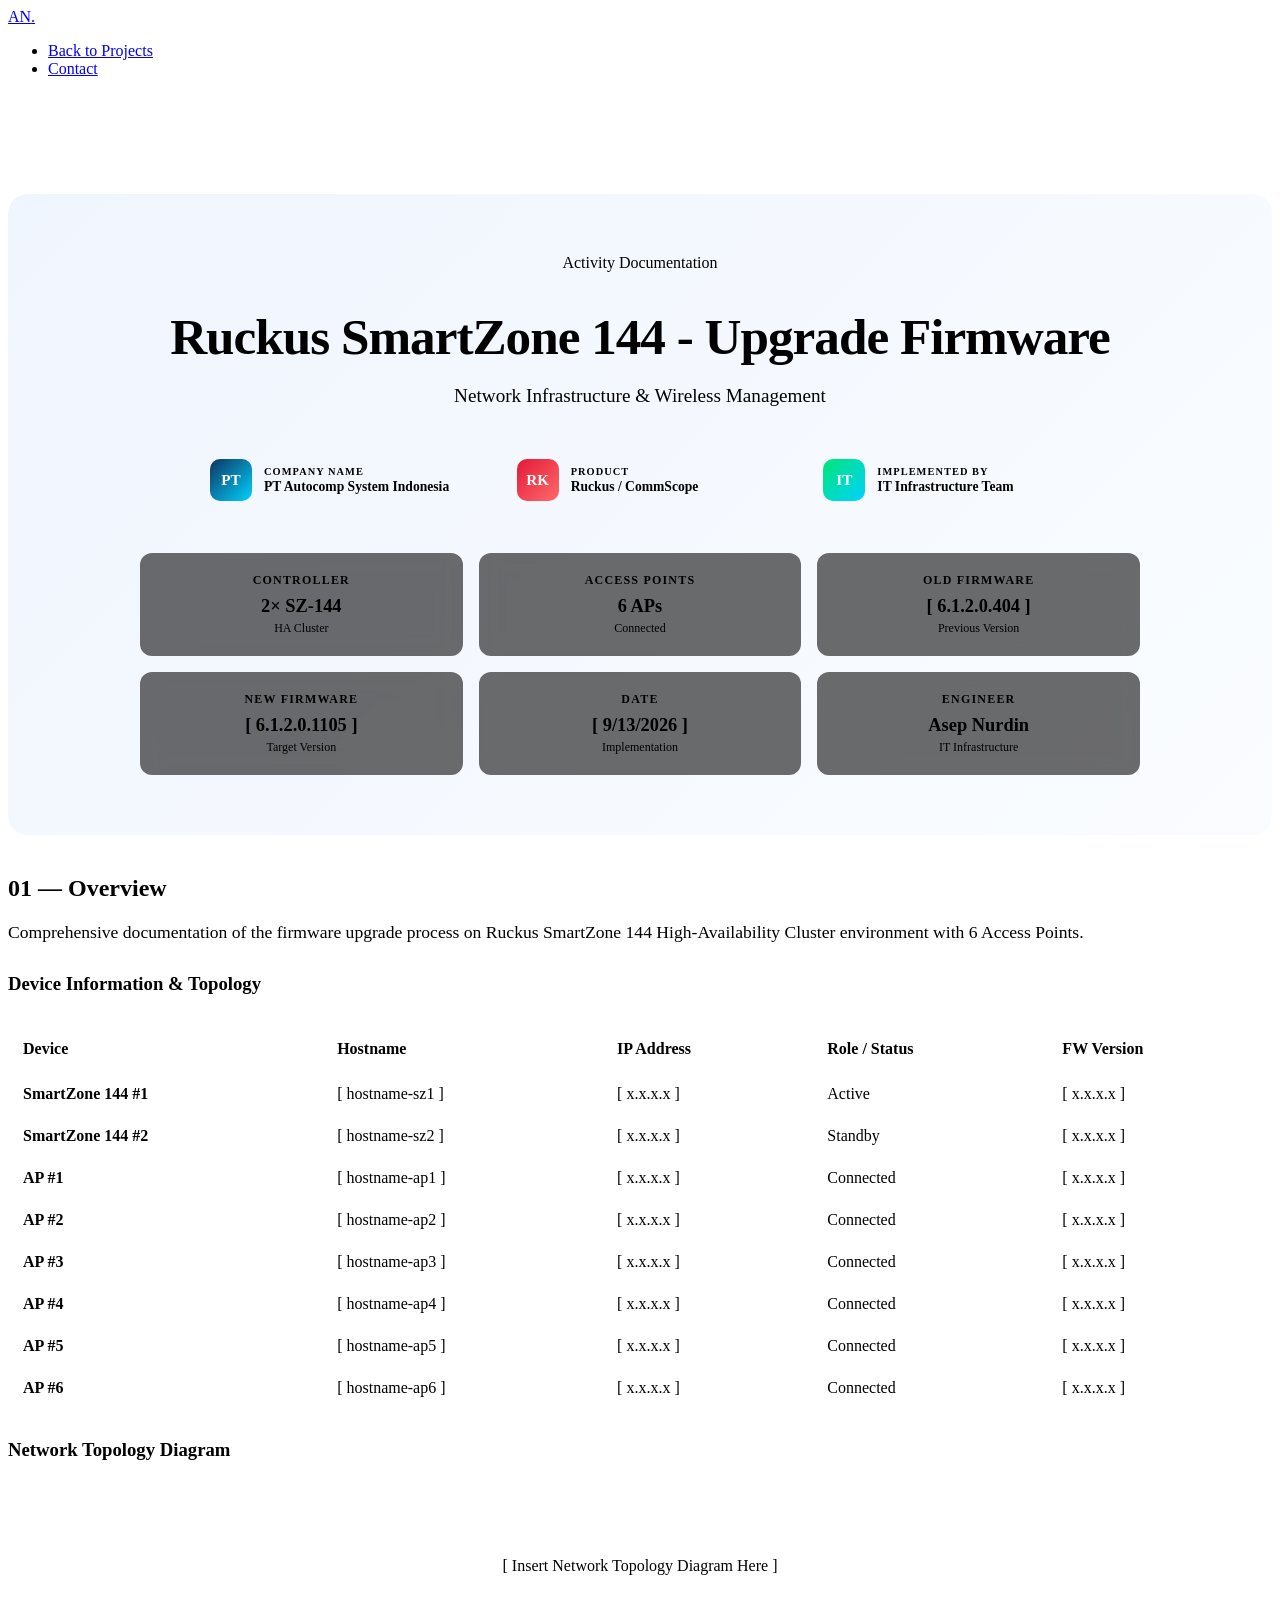
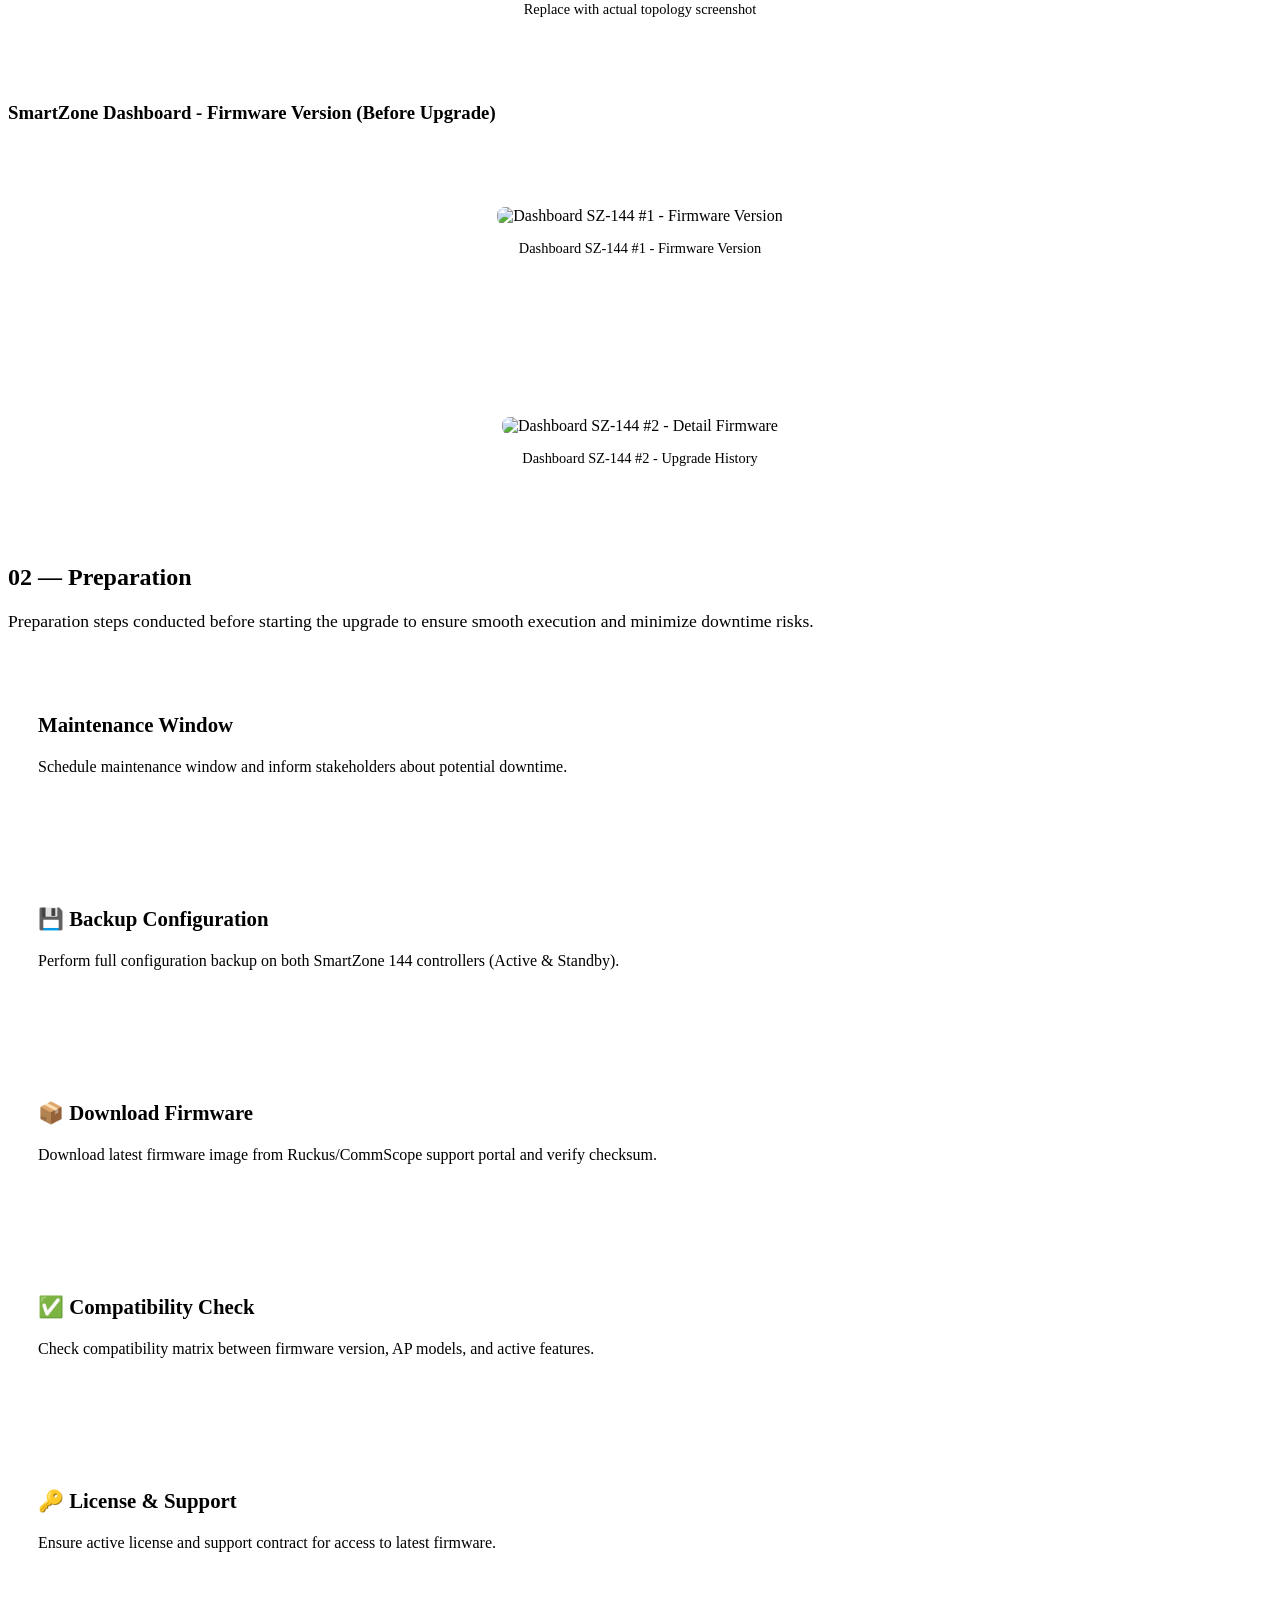
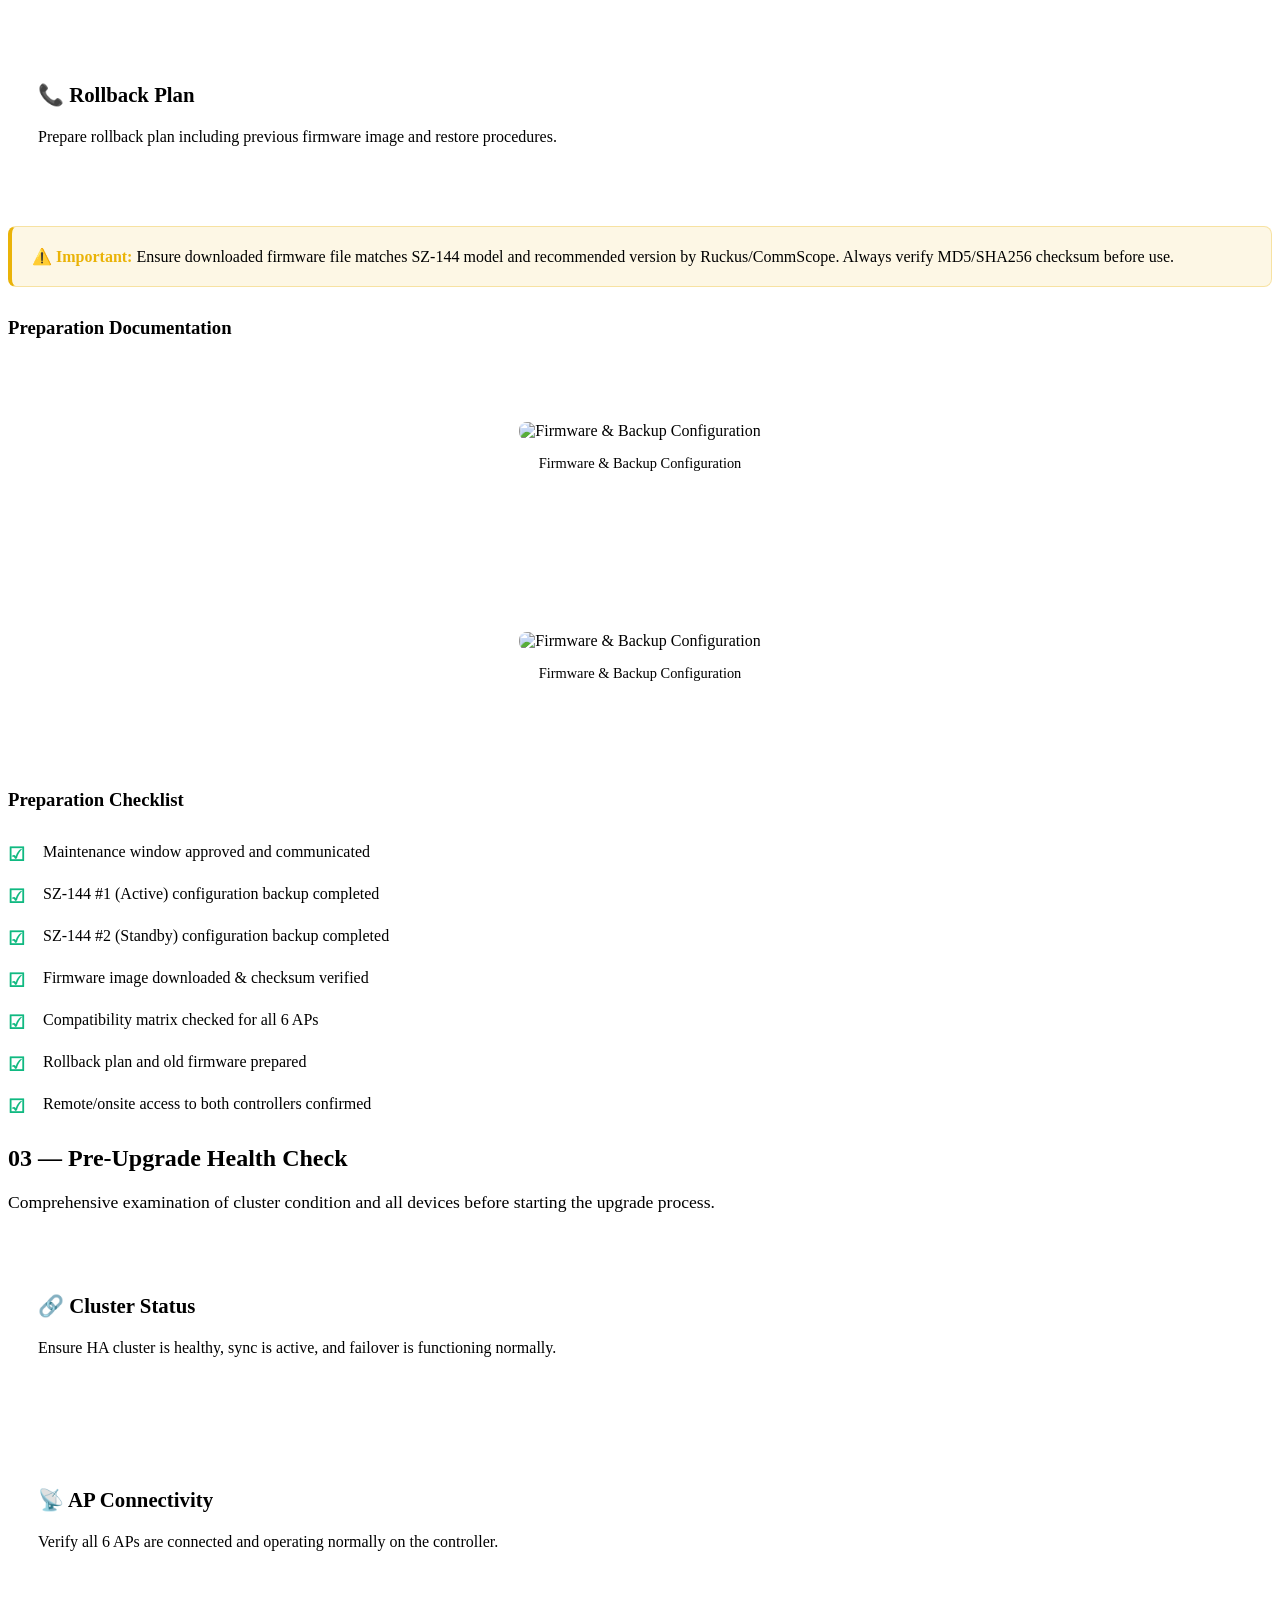
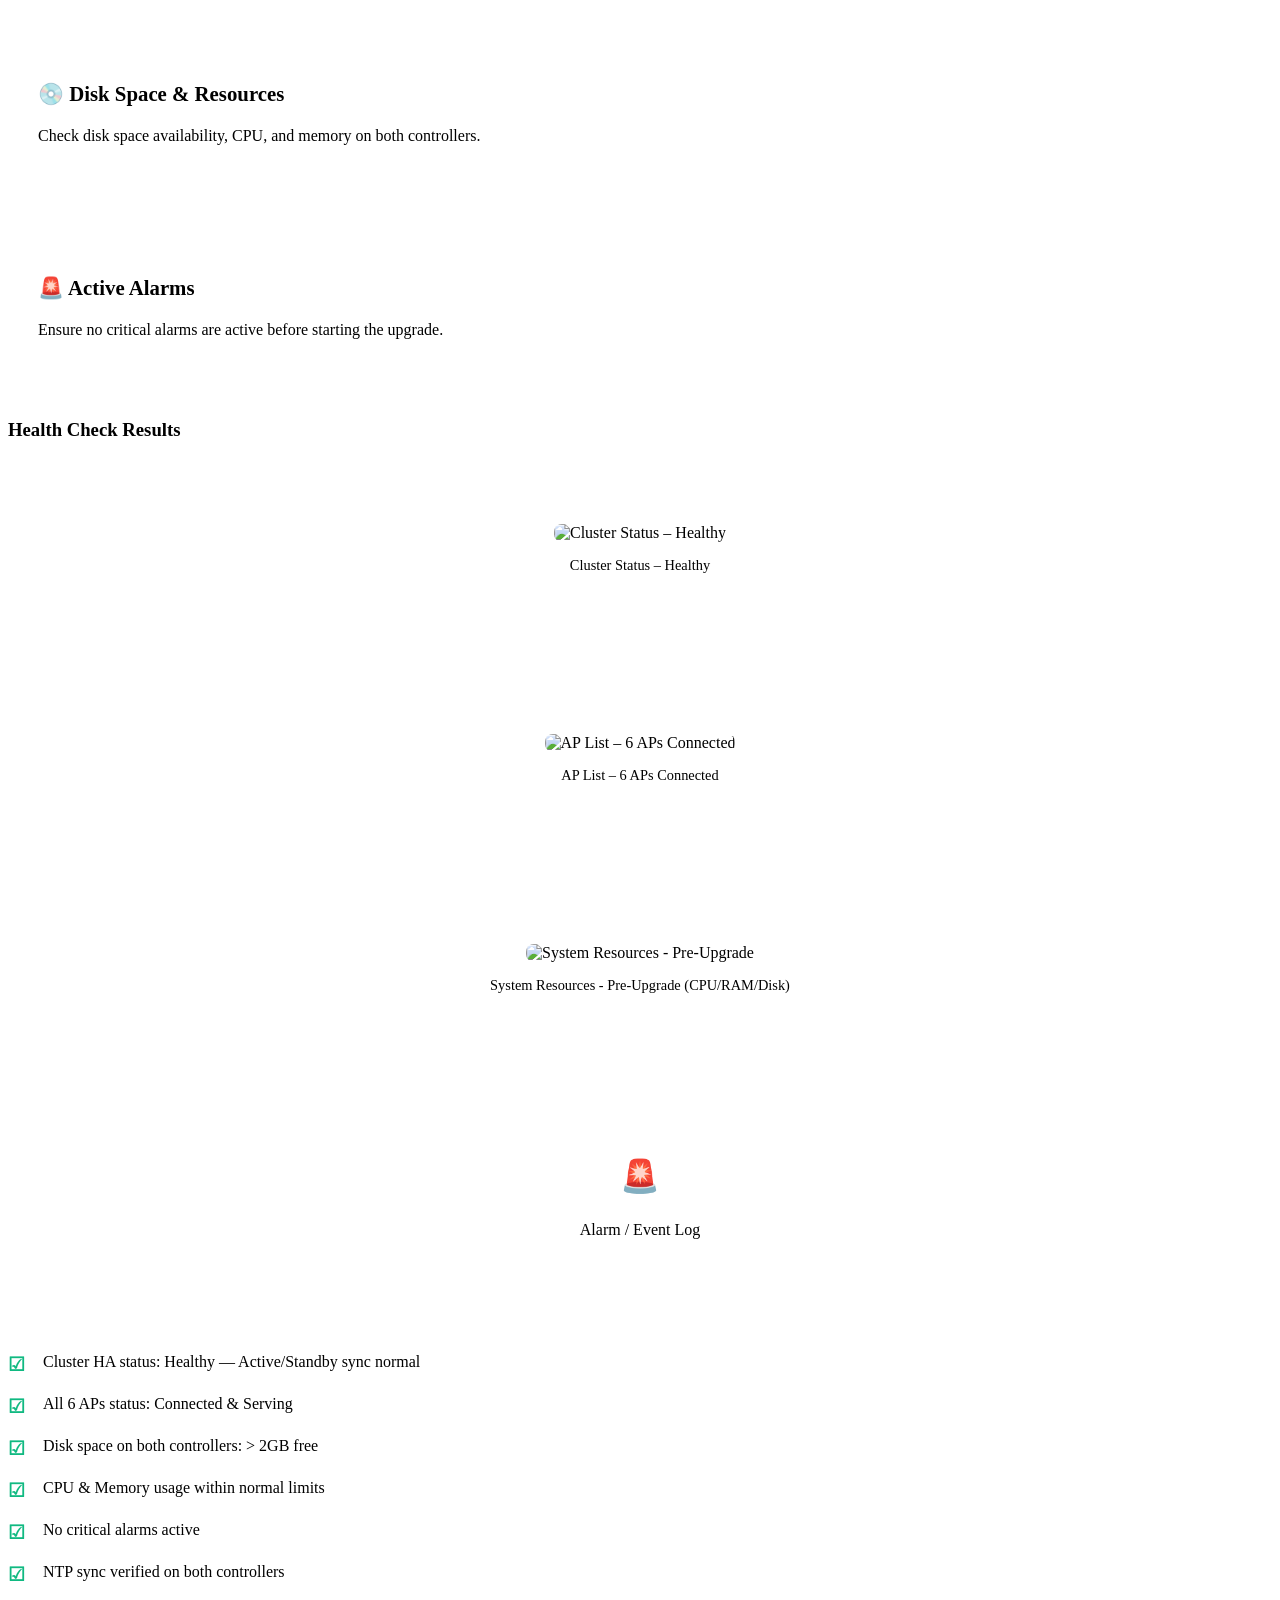
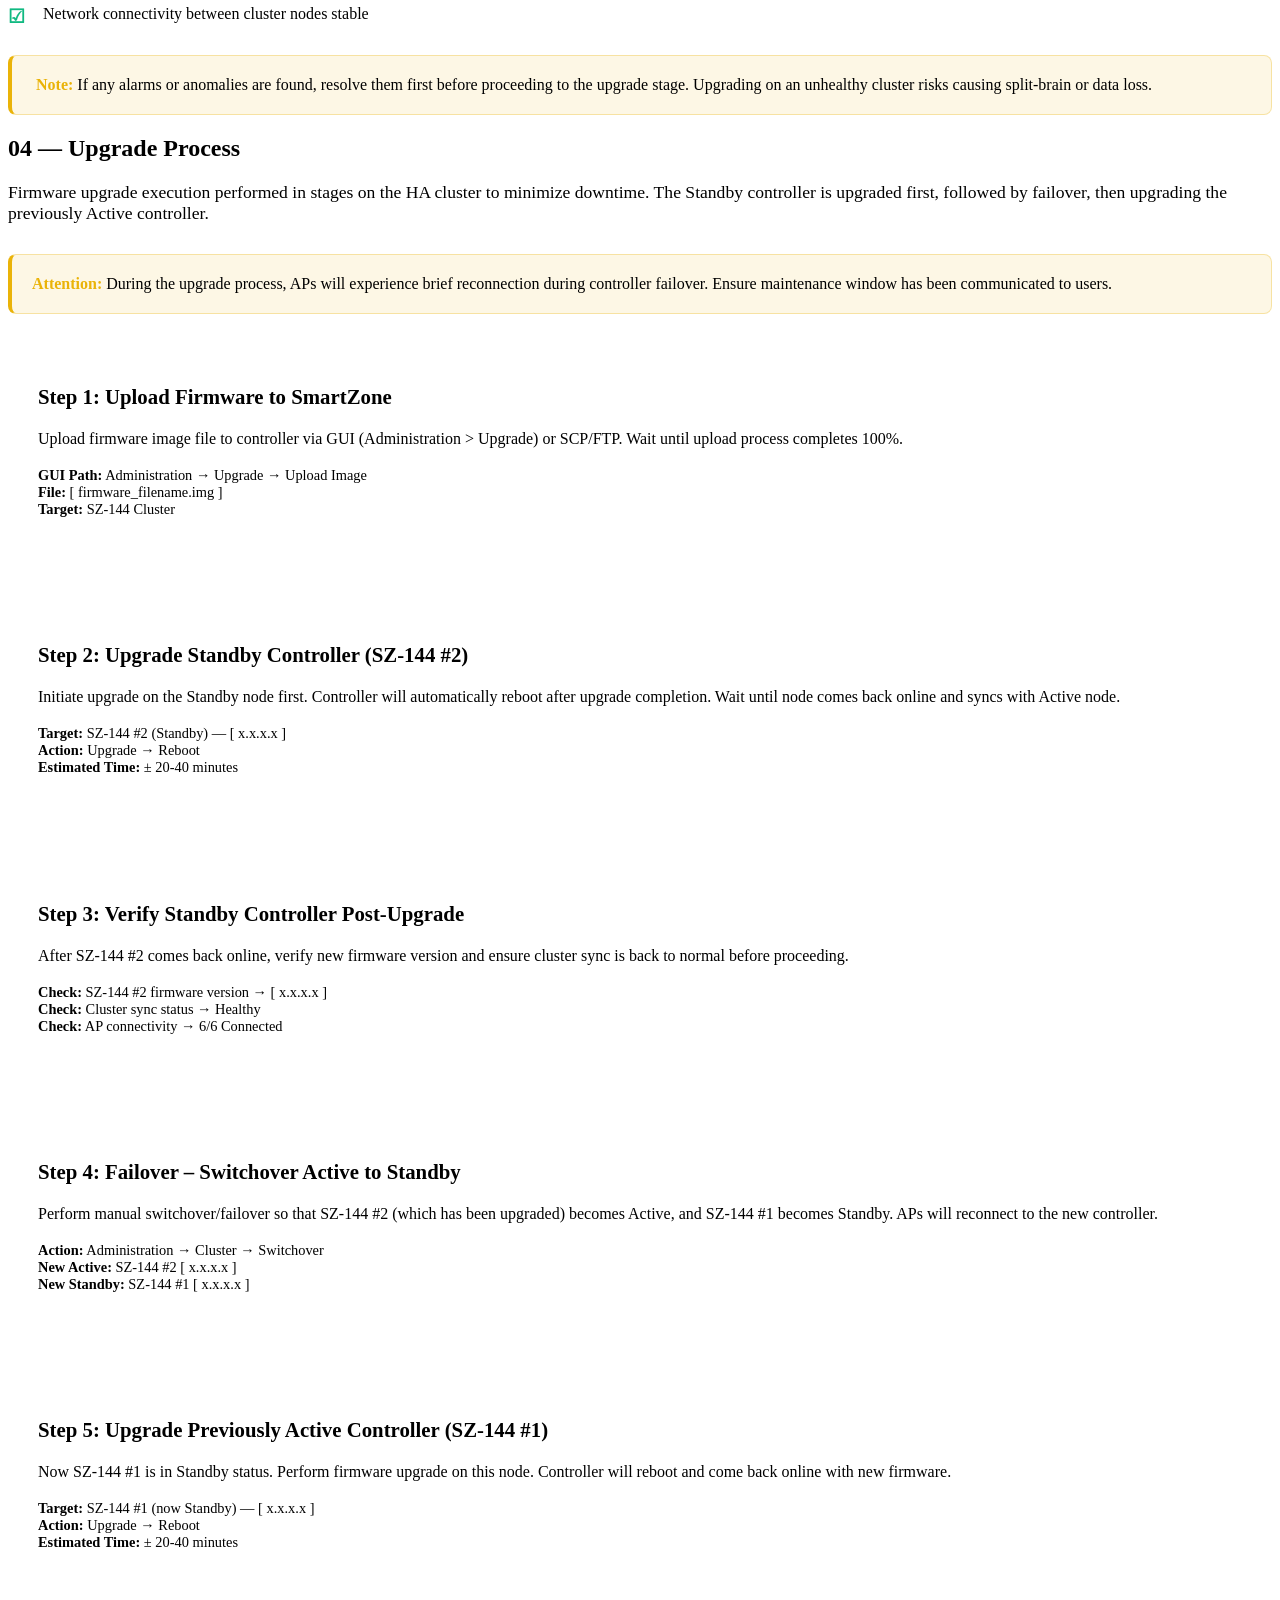
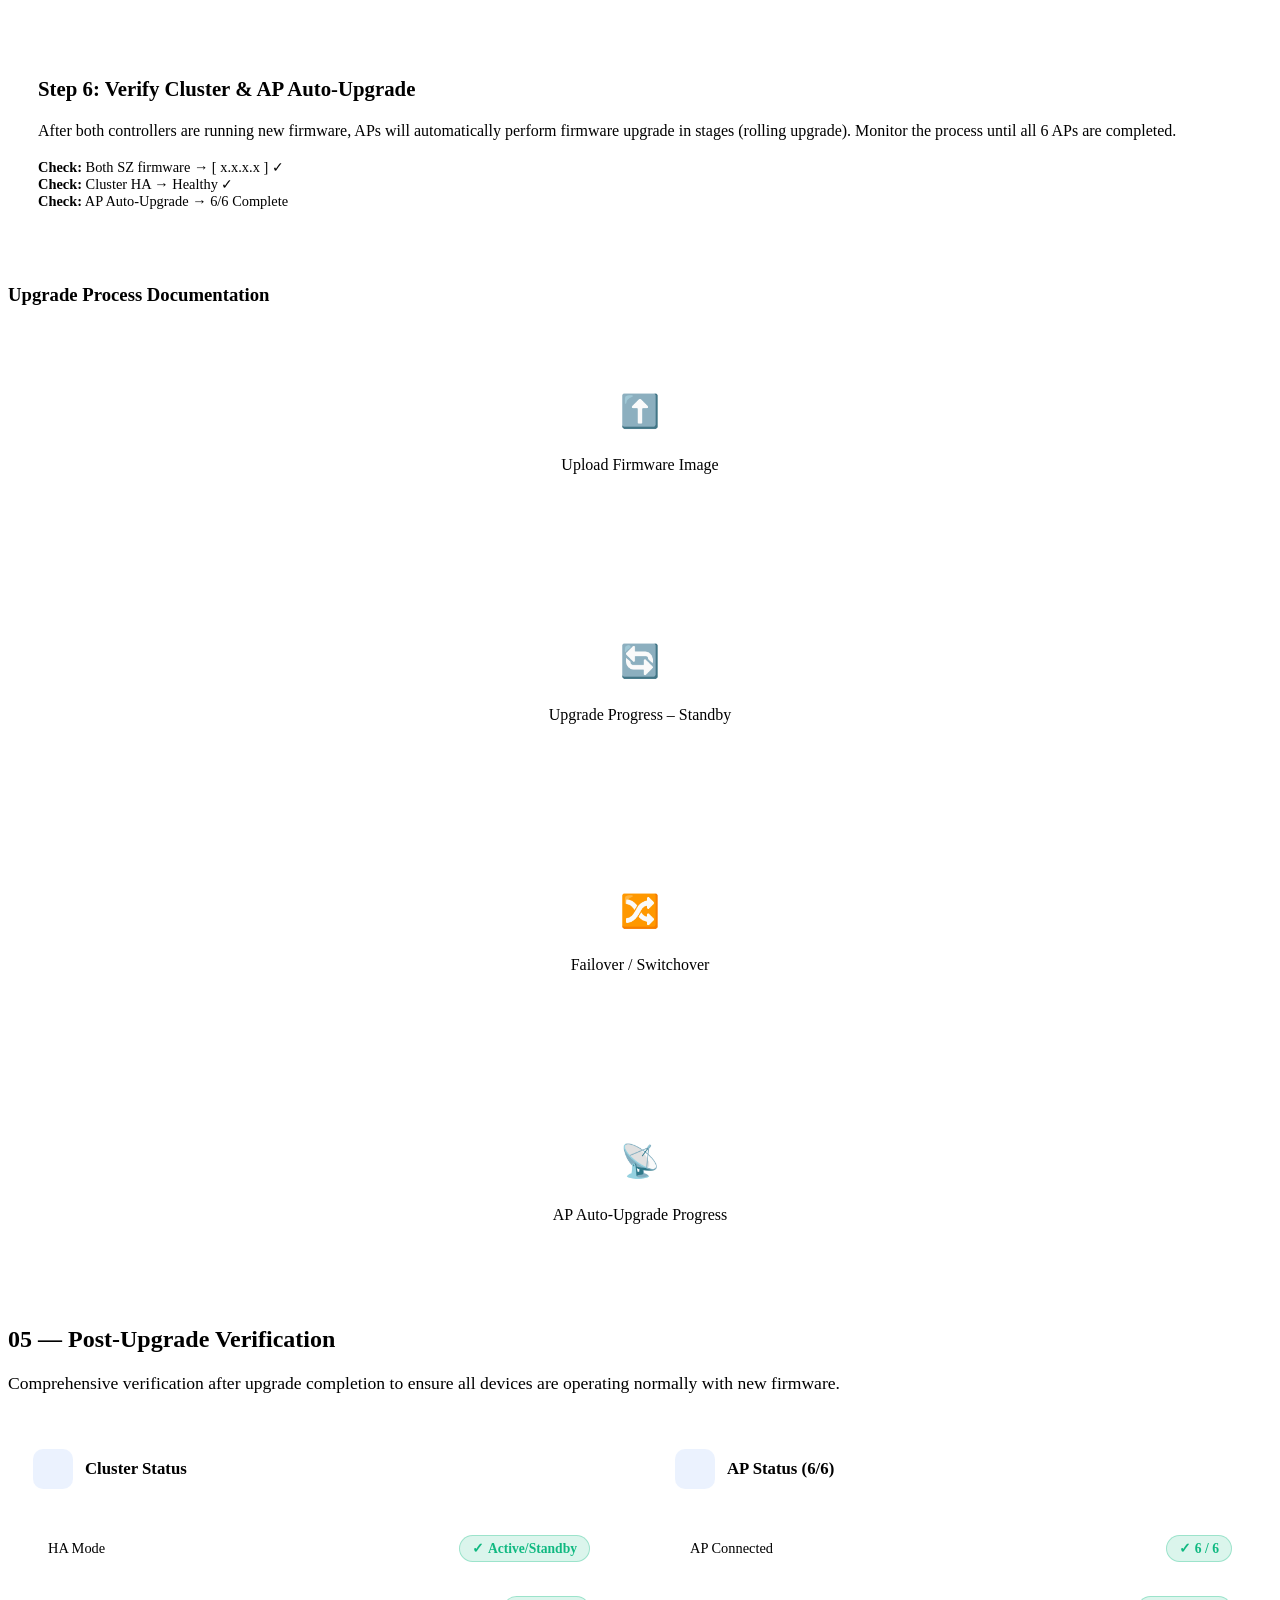
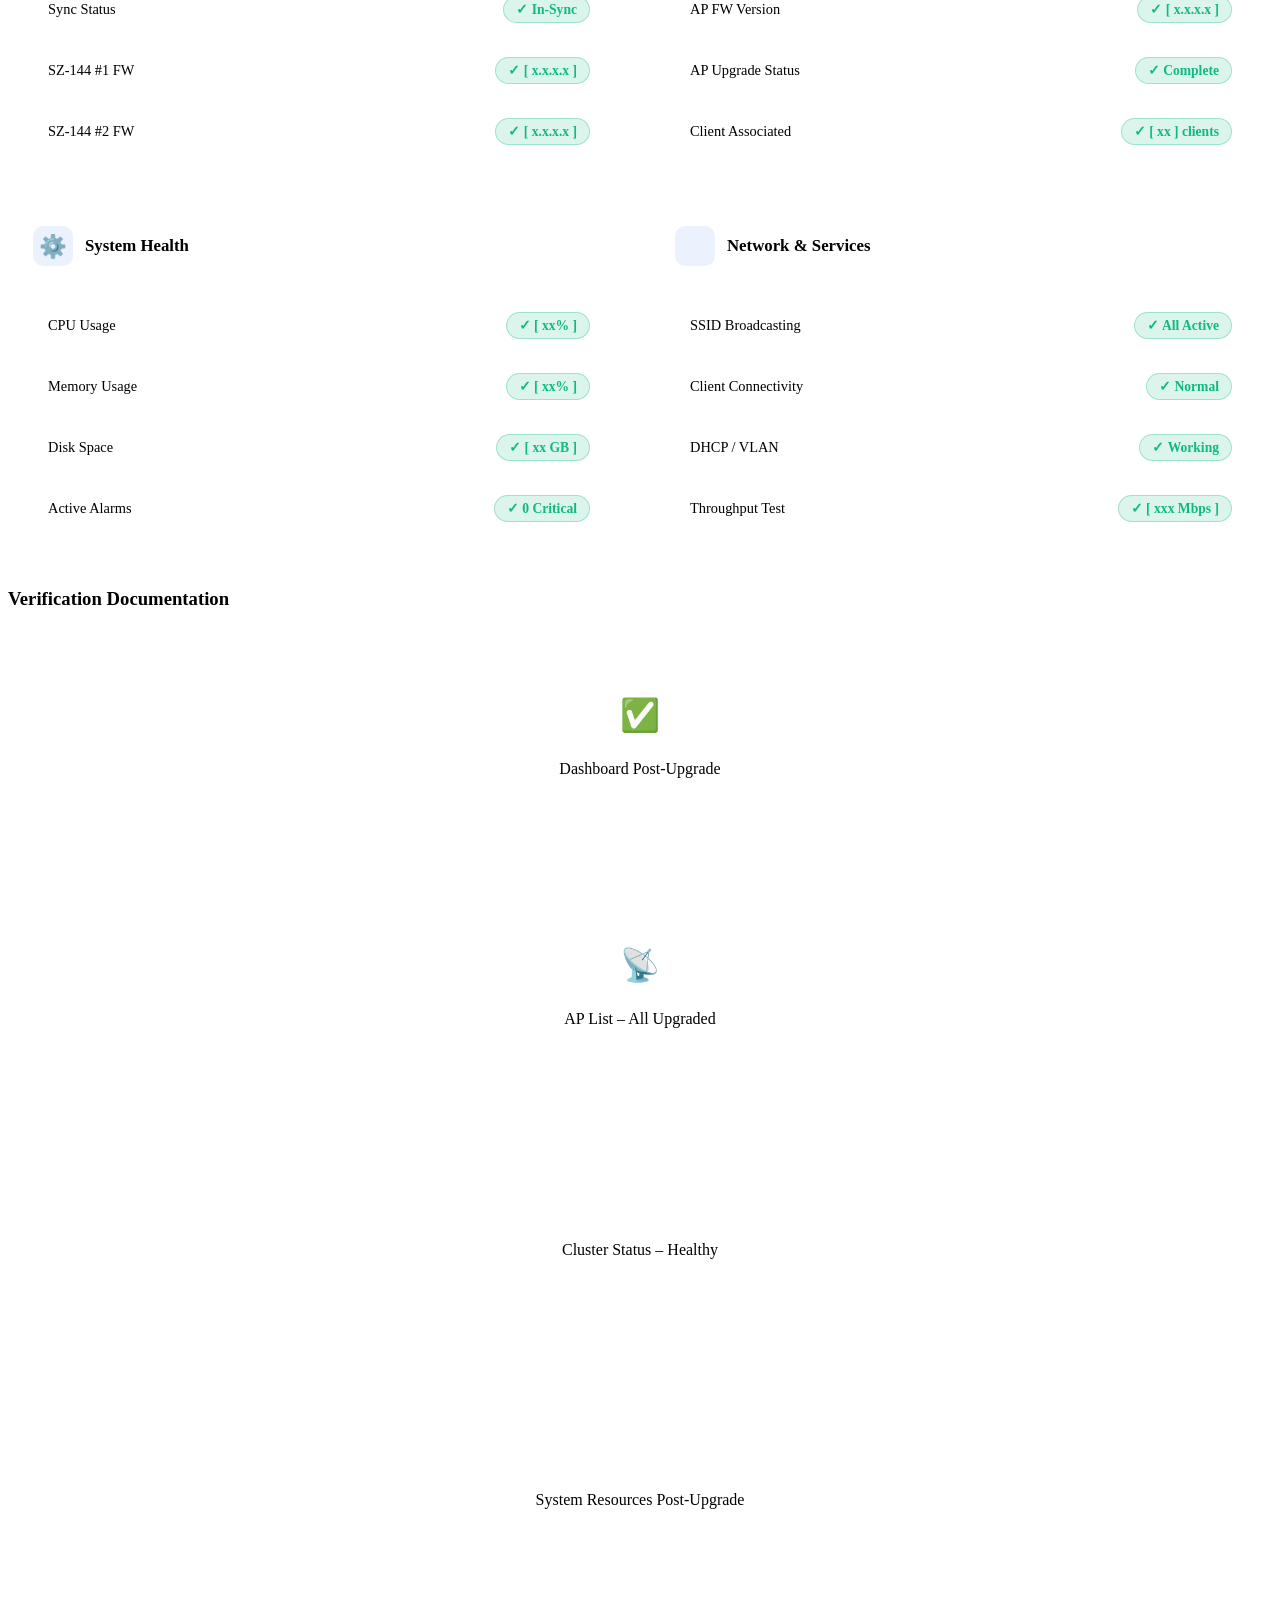
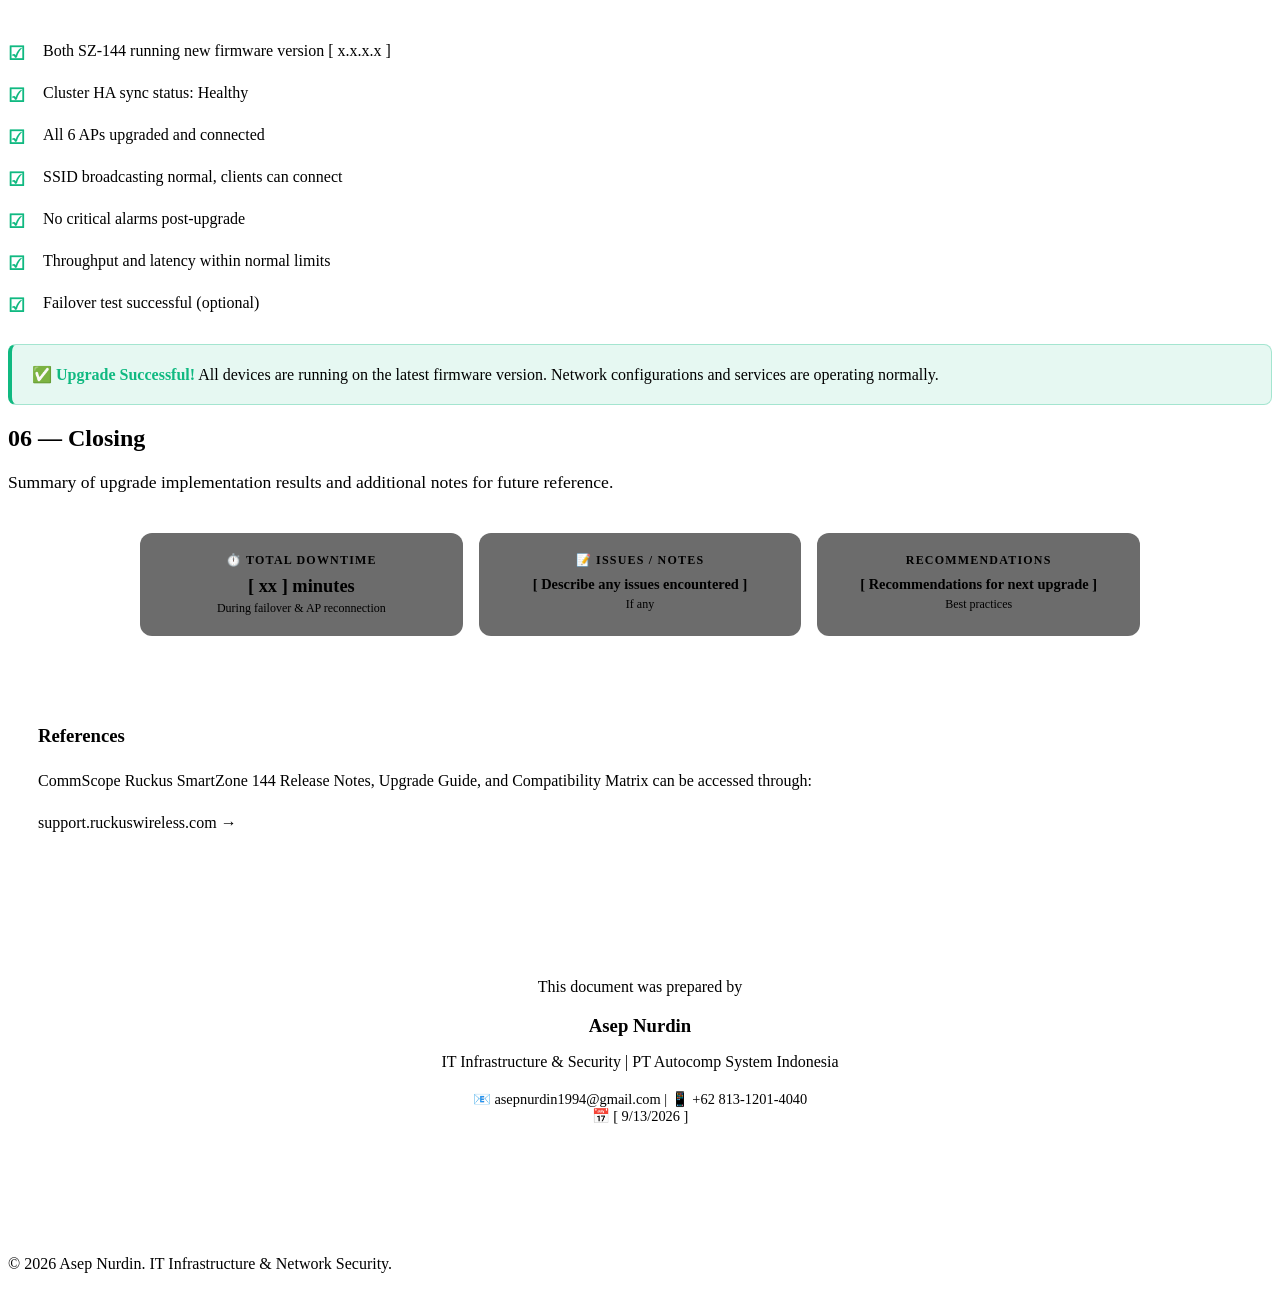
==== project/firmware_upgrade_ruckus_smartzone-144/index.html @ 745754e7 "Update images and text in index.html" ====
<!DOCTYPE html>
<html lang="en">
<head>
    <meta charset="UTF-8">
    <meta name="viewport" content="width=device-width, initial-scale=1.0">
    <title>Upgrade Ruckus SmartZone 144 - Asep Nurdin</title>
    <link rel="stylesheet" href="/asepnurdin-portfolio/css/style.css">
    <link href="https://fonts.googleapis.com/css2?family=Inter:wght@300;400;500;600;700;800&family=Space+Grotesk:wght@500;600;700&display=swap" rel="stylesheet">
    <style>
        /* Base Page Styles */
        .project-detail { 
            padding: 100px 0; 
            background: var(--bg-primary); 
        }
        
        /* Refined Header Styles */
        .detail-header { 
            background: linear-gradient(135deg, rgba(59, 130, 246, 0.08) 0%, rgba(96, 165, 250, 0.03) 100%);
            padding: 60px 40px;
            border-radius: 20px;
            border: 1px solid var(--border-light);
            margin-bottom: 40px;
            text-align: center;
        }
        .detail-header .section-tag {
            display: inline-block;
            margin-bottom: 20px;
        }
        .detail-header .hero-title {
            font-size: 3.2em;
            margin: 15px 0;
            letter-spacing: -1px;
        }
        .detail-header .hero-subtitle {
            font-size: 1.2em;
            color: var(--text-secondary);
            margin-bottom: 40px;
        }
        
        /* Logo Cards */
        .client-logos {
            display: flex;
            justify-content: center;
            gap: 20px;
            margin: 30px auto 40px;
            flex-wrap: wrap;
            max-width: 900px;
        }
        .logo-card {
            display: flex;
            align-items: center;
            gap: 12px;
            padding: 12px 20px;
            background: rgba(255,255,255,0.02);
            border: 1px solid var(--border-light);
            border-radius: 12px;
            transition: all 0.3s;
            flex: 1;
            min-width: 220px;
            max-width: 300px;
        }
        .logo-card:hover {
            background: rgba(255,255,255,0.04);
            border-color: var(--accent);
            transform: translateY(-2px);
        }
        .logo-icon {
            width: 42px;
            height: 42px;
            border-radius: 10px;
            display: flex;
            align-items: center;
            justify-content: center;
            font-weight: 800;
            color: white;
            font-size: 0.95rem;
            flex-shrink: 0;
        }
        .logo-client { background: linear-gradient(135deg, #0F3460, #00D2FF); }
        .logo-vendor { background: linear-gradient(135deg, #E31937, #FF6B6B); }
        .logo-company { background: linear-gradient(135deg, #00E676, #00D2FF); }
        .logo-text { text-align: left; flex: 1; min-width: 0; }
        .logo-label {
            font-size: 0.65rem;
            color: var(--text-muted);
            text-transform: uppercase;
            letter-spacing: 0.1em;
            font-weight: 600;
            margin-bottom: 2px;
        }
        .logo-name {
            font-size: 0.85rem;
            font-weight: 600;
            color: var(--text-primary);
            white-space: nowrap;
            overflow: hidden;
            text-overflow: ellipsis;
        }
        
        /* Info Grid 3x2 */
        .info-grid {
            display: grid;
            grid-template-columns: repeat(3, 1fr);
            gap: 16px;
            margin: 40px auto 0;
            max-width: 1000px;
        }
        .info-box {
            background: rgba(10, 10, 10, 0.6);
            padding: 20px;
            border-radius: 12px;
            border: 1px solid var(--border);
            text-align: center;
            transition: all 0.3s;
            backdrop-filter: blur(10px);
        }
        .info-box:hover {
            border-color: var(--accent);
            transform: translateY(-3px);
            background: rgba(10, 10, 10, 0.8);
        }
        .info-box-label {
            font-size: 0.75rem;
            color: var(--text-muted);
            text-transform: uppercase;
            letter-spacing: 0.1em;
            font-weight: 600;
            margin-bottom: 8px;
        }
        .info-box-value {
            font-size: 1.15em;
            font-weight: 700;
            color: var(--text-primary);
            margin-bottom: 4px;
        }
        .info-box-sub {
            font-size: 0.75rem;
            color: var(--text-muted);
            font-weight: 500;
        }

        /* Tables & Lists */
        .device-table {
            width: 100%;
            border-collapse: collapse;
            margin: 30px 0;
            background: var(--bg-card);
            border-radius: 12px;
            overflow: hidden;
        }
        .device-table th {
            background: var(--bg-hover);
            padding: 15px;
            text-align: left;
            font-weight: 600;
            color: var(--accent-light);
            border-bottom: 2px solid var(--border);
        }
        .device-table td {
            padding: 12px 15px;
            border-bottom: 1px solid var(--border);
            color: var(--text-secondary);
        }
        .device-table tr:last-child td { border-bottom: none; }
        .device-table tr:hover { background: var(--bg-hover); }
        
        .checklist { list-style: none; padding: 0; }
        .checklist li {
            padding: 12px 0 12px 35px;
            position: relative;
            color: var(--text-secondary);
            border-bottom: 1px solid var(--border);
        }
        .checklist li:before {
            content: "☐";
            position: absolute;
            left: 0;
            color: var(--accent);
            font-weight: bold;
            font-size: 1.2em;
        }
        .checklist li.checked:before {
            content: "☑";
            color: #10b981;
        }

        /* Cards & Placeholders */
        .topology-diagram, .image-placeholder {
            background: var(--bg-card);
            border: 1px solid var(--border);
            border-radius: 12px;
            padding: 40px;
            text-align: center;
            margin: 20px 0;
            color: var(--text-muted);
            display: flex;
            align-items: center;
            justify-content: center;
            flex-direction: column;
        }
        .image-placeholder {
            border: 2px dashed var(--border);
            min-height: 150px;
        }
        
        .phase-card {
            background: var(--bg-card);
            padding: 30px;
            border-radius: 12px;
            border: 1px solid var(--border);
            margin-bottom: 30px;
            border-left: 4px solid var(--accent);
        }
        .phase-card h3 {
            color: var(--accent-light);
            margin-bottom: 15px;
            font-size: 1.3em;
        }
        
        .warning-box, .success-box {
            padding: 20px;
            border-radius: 8px;
            margin: 20px 0;
        }
        .warning-box {
            background: rgba(234, 179, 8, 0.1);
            border: 1px solid rgba(234, 179, 8, 0.3);
            border-left: 4px solid #eab308;
        }
        .warning-box strong { color: #eab308; }
        .success-box {
            background: rgba(16, 185, 129, 0.1);
            border: 1px solid rgba(16, 185, 129, 0.3);
            border-left: 4px solid #10b981;
        }
        .success-box strong { color: #10b981; }

        /* Refined Verification Grid */
        .verification-grid {
            display: grid;
            grid-template-columns: repeat(2, 1fr);
            gap: 20px;
            margin: 30px 0;
        }
        .verification-item {
            background: var(--bg-card);
            padding: 25px;
            border-radius: 14px;
            border: 1px solid var(--border);
            transition: all 0.3s;
        }
        .verification-item:hover {
            border-color: var(--accent);
            transform: translateY(-3px);
            box-shadow: 0 10px 30px rgba(59, 130, 246, 0.1);
        }
        .verification-header {
            display: flex;
            align-items: center;
            gap: 12px;
            margin-bottom: 20px;
            padding-bottom: 15px;
            border-bottom: 1px solid var(--border);
        }
        .verification-icon {
            font-size: 1.4em;
            width: 40px;
            height: 40px;
            display: flex;
            align-items: center;
            justify-content: center;
            background: rgba(59, 130, 246, 0.1);
            border-radius: 10px;
            flex-shrink: 0;
        }
        .verification-header h4 {
            color: var(--accent-light);
            margin: 0;
            font-size: 1.05em;
            font-weight: 600;
        }
        .verification-list {
            display: flex;
            flex-direction: column;
            gap: 12px;
        }
        .verification-row {
            display: flex;
            justify-content: space-between;
            align-items: center;
            padding: 10px 14px;
            background: var(--bg-hover);
            border-radius: 8px;
            border: 1px solid transparent;
            transition: all 0.2s;
        }
        .verification-row:hover {
            border-color: var(--border-light);
            background: rgba(255,255,255,0.03);
        }
        .verification-label {
            color: var(--text-secondary);
            font-size: 0.9em;
            font-weight: 500;
        }
        .verification-status {
            font-size: 0.85em;
            font-weight: 600;
            padding: 4px 12px;
            border-radius: 20px;
            white-space: nowrap;
        }
        .verification-status.success {
            background: rgba(16, 185, 129, 0.15);
            color: #10b981;
            border: 1px solid rgba(16, 185, 129, 0.3);
        }
        .verification-status.success::before {
            content: "✓ ";
            font-weight: bold;
        }

        /* Mobile Optimization (≤768px) */
        @media (max-width: 768px) {
            .detail-header { padding: 40px 20px !important; }
            .detail-header .hero-title { font-size: 1.8em !important; line-height: 1.2; }
            .detail-header .hero-subtitle { font-size: 1em !important; }
            
            .client-logos { gap: 12px !important; margin: 20px auto 25px !important; }
            .logo-card { padding: 10px 14px !important; min-width: 100% !important; max-width: 100% !important; }
            .logo-icon { width: 36px !important; height: 36px !important; font-size: 0.85rem !important; }
            .logo-label { font-size: 0.6rem !important; }
            .logo-name { font-size: 0.8rem !important; }
            
            .info-grid { grid-template-columns: repeat(2, 1fr) !important; gap: 10px !important; margin: 20px auto 0 !important; }
            .info-box { padding: 12px 10px !important; }
            .info-box-label { font-size: 0.65rem !important; }
            .info-box-value { font-size: 0.95em !important; }
            .info-box-sub { font-size: 0.7rem !important; }
            
            .section { padding: 40px 0 !important; }
            .section h2 { font-size: 1.6em !important; }
            .section h3 { font-size: 1.2em !important; }
            
            .verification-grid { grid-template-columns: 1fr !important; gap: 12px !important; }
            .verification-item { padding: 15px !important; }
            .verification-header { margin-bottom: 12px !important; padding-bottom: 10px !important; }
            .verification-icon { width: 32px !important; height: 32px !important; font-size: 1.2em !important; }
            .verification-header h4 { font-size: 0.95em !important; }
            .verification-list { gap: 8px !important; }
            .verification-row { padding: 8px 10px !important; }
            .verification-label { font-size: 0.85em !important; }
            .verification-status { font-size: 0.75em !important; padding: 3px 8px !important; }
            
            .phase-card { padding: 15px !important; margin-bottom: 15px !important; }
            .phase-card h3 { font-size: 1.1em !important; margin-bottom: 10px !important; }
            .phase-card p { font-size: 0.9em !important; }
            
            .device-table { font-size: 0.85em !important; }
            .device-table th, .device-table td { padding: 8px 10px !important; }
            
            .image-placeholder, .topology-diagram { padding: 20px 15px !important; min-height: 120px !important; }
            .checklist li { padding: 10px 0 10px 28px !important; font-size: 0.9em !important; }
            .warning-box, .success-box { padding: 12px 15px !important; font-size: 0.9em !important; }
        }

        /* Extra Small Mobile (≤480px) */
        @media (max-width: 480px) {
            .detail-header .hero-title { font-size: 1.5em !important; }
            .info-grid { grid-template-columns: 1fr !important; }
            .logo-card { padding: 8px 12px !important; }
            .logo-icon { width: 32px !important; height: 32px !important; }
            .section h2 { font-size: 1.4em !important; }
        }
    </style>
</head>
<body>

    <nav class="navbar">
        <div class="nav-container">
            <a href="/asepnurdin-portfolio/" class="logo">AN<span class="dot">.</span></a>
            <ul class="nav-menu">
                <li><a href="/asepnurdin-portfolio/#projects">Back to Projects</a></li>
                <li><a href="/asepnurdin-portfolio/#contact">Contact</a></li>
            </ul>
        </div>
    </nav>

    <section class="project-detail">
        <div class="container">
            
            <!-- Header Section -->
            <div class="detail-header">
                <span class="section-tag">Activity Documentation</span>
                <h1 class="hero-title">Ruckus SmartZone 144 - Upgrade Firmware</h1>
                <p class="hero-subtitle">Network Infrastructure & Wireless Management</p>
                
                <div class="client-logos">
                    <div class="logo-card">
                        <div class="logo-icon logo-client">PT</div>
                        <div class="logo-text">
                            <div class="logo-label">Company Name</div>
                            <div class="logo-name">PT Autocomp System Indonesia</div>
                        </div>
                    </div>
                    <div class="logo-card">
                        <div class="logo-icon logo-vendor">RK</div>
                        <div class="logo-text">
                            <div class="logo-label">Product</div>
                            <div class="logo-name">Ruckus / CommScope</div>
                        </div>
                    </div>
                    <div class="logo-card">
                        <div class="logo-icon logo-company">IT</div>
                        <div class="logo-text">
                            <div class="logo-label">Implemented by</div>
                            <div class="logo-name">IT Infrastructure Team</div>
                        </div>
                    </div>
                </div>

                <div class="info-grid">
                    <div class="info-box">
                        <div class="info-box-label">Controller</div>
                        <div class="info-box-value">2× SZ-144</div>
                        <div class="info-box-sub">HA Cluster</div>
                    </div>
                    <div class="info-box">
                        <div class="info-box-label">Access Points</div>
                        <div class="info-box-value">6 APs</div>
                        <div class="info-box-sub">Connected</div>
                    </div>
                    <div class="info-box">
                        <div class="info-box-label">Old Firmware</div>
                        <div class="info-box-value">[ 6.1.2.0.404 ]</div>
                        <div class="info-box-sub">Previous Version</div>
                    </div>
                    <div class="info-box">
                        <div class="info-box-label">New Firmware</div>
                        <div class="info-box-value">[ 6.1.2.0.1105 ]</div>
                        <div class="info-box-sub">Target Version</div>
                    </div>
                    <div class="info-box">
                        <div class="info-box-label">Date</div>
                        <div class="info-box-value">[ 9/13/2026 ]</div>
                        <div class="info-box-sub">Implementation</div>
                    </div>
                    <div class="info-box">
                        <div class="info-box-label">Engineer</div>
                        <div class="info-box-value">Asep Nurdin</div>
                        <div class="info-box-sub">IT Infrastructure</div>
                    </div>
                </div>
            </div>

            <!-- 01 Overview -->
            <section class="section">
                <h2>01 — Overview</h2>
                <p style="font-size: 1.1em; color: var(--text-secondary); margin-bottom: 30px;">
                    Comprehensive documentation of the firmware upgrade process on Ruckus SmartZone 144 High-Availability Cluster environment with 6 Access Points.
                </p>

                <h3 style="color: var(--accent-light); margin: 30px 0 20px;">Device Information & Topology</h3>
                <table class="device-table">
                    <thead>
                        <tr>
                            <th>Device</th>
                            <th>Hostname</th>
                            <th>IP Address</th>
                            <th>Role / Status</th>
                            <th>FW Version</th>
                        </tr>
                    </thead>
                    <tbody>
                        <tr><td><strong>SmartZone 144 #1</strong></td><td>[ hostname-sz1 ]</td><td>[ x.x.x.x ]</td><td>Active</td><td>[ x.x.x.x ]</td></tr>
                        <tr><td><strong>SmartZone 144 #2</strong></td><td>[ hostname-sz2 ]</td><td>[ x.x.x.x ]</td><td>Standby</td><td>[ x.x.x.x ]</td></tr>
                        <tr><td><strong>AP #1</strong></td><td>[ hostname-ap1 ]</td><td>[ x.x.x.x ]</td><td>Connected</td><td>[ x.x.x.x ]</td></tr>
                        <tr><td><strong>AP #2</strong></td><td>[ hostname-ap2 ]</td><td>[ x.x.x.x ]</td><td>Connected</td><td>[ x.x.x.x ]</td></tr>
                        <tr><td><strong>AP #3</strong></td><td>[ hostname-ap3 ]</td><td>[ x.x.x.x ]</td><td>Connected</td><td>[ x.x.x.x ]</td></tr>
                        <tr><td><strong>AP #4</strong></td><td>[ hostname-ap4 ]</td><td>[ x.x.x.x ]</td><td>Connected</td><td>[ x.x.x.x ]</td></tr>
                        <tr><td><strong>AP #5</strong></td><td>[ hostname-ap5 ]</td><td>[ x.x.x.x ]</td><td>Connected</td><td>[ x.x.x.x ]</td></tr>
                        <tr><td><strong>AP #6</strong></td><td>[ hostname-ap6 ]</td><td>[ x.x.x.x ]</td><td>Connected</td><td>[ x.x.x.x ]</td></tr>
                    </tbody>
                </table>

                <h3 style="color: var(--accent-light); margin: 30px 0 20px;">Network Topology Diagram</h3>
                <div class="topology-diagram">
                    <div style="font-size: 3em; margin-bottom: 20px;"></div>
                    <p>[ Insert Network Topology Diagram Here ]</p>
                    <p style="font-size: 0.9em; margin-top: 10px;">Replace with actual topology screenshot</p>
                </div>

                <h3 style="color: var(--accent-light); margin: 30px 0 20px;">SmartZone Dashboard - Firmware Version (Before Upgrade)</h3>
                <div class="image-placeholder" style="padding: 20px;">
                    <img src="/asepnurdin-portfolio/project/firmware_upgrade_ruckus_smartzone-144/picture/firmware_version_before.png?v=1" 
                         alt="Dashboard SZ-144 #1 - Firmware Version" 
                         style="max-width: 100%; border-radius: 8px; border: 1px solid var(--border);">
                    <p style="margin-top: 15px; font-size: 0.9em;">Dashboard SZ-144 #1 - Firmware Version</p>
                </div>
                <div class="image-placeholder" style="padding: 20px;">
                    <img src="/asepnurdin-portfolio/project/firmware_upgrade_ruckus_smartzone-144/picture/detail_firmware_version_before.png?v=1" 
                         alt="Dashboard SZ-144 #2 - Detail Firmware" 
                         style="max-width: 100%; border-radius: 8px; border: 1px solid var(--border);">
                    <p style="margin-top: 15px; font-size: 0.9em;">Dashboard SZ-144 #2 - Upgrade History</p>
                </div>
            </section>

            <!-- 02 Preparation -->
            <section class="section">
                <h2>02 — Preparation</h2>
                <p style="font-size: 1.1em; color: var(--text-secondary); margin-bottom: 30px;">
                    Preparation steps conducted before starting the upgrade to ensure smooth execution and minimize downtime risks.
                </p>

                <div class="phase-card"><h3> Maintenance Window</h3><p style="color: var(--text-secondary); line-height: 1.7;">Schedule maintenance window and inform stakeholders about potential downtime.</p></div>
                <div class="phase-card"><h3>💾 Backup Configuration</h3><p style="color: var(--text-secondary); line-height: 1.7;">Perform full configuration backup on both SmartZone 144 controllers (Active & Standby).</p></div>
                <div class="phase-card"><h3>📦 Download Firmware</h3><p style="color: var(--text-secondary); line-height: 1.7;">Download latest firmware image from Ruckus/CommScope support portal and verify checksum.</p></div>
                <div class="phase-card"><h3>✅ Compatibility Check</h3><p style="color: var(--text-secondary); line-height: 1.7;">Check compatibility matrix between firmware version, AP models, and active features.</p></div>
                <div class="phase-card"><h3>🔑 License & Support</h3><p style="color: var(--text-secondary); line-height: 1.7;">Ensure active license and support contract for access to latest firmware.</p></div>
                <div class="phase-card"><h3>📞 Rollback Plan</h3><p style="color: var(--text-secondary); line-height: 1.7;">Prepare rollback plan including previous firmware image and restore procedures.</p></div>

                <div class="warning-box">
                    <strong>⚠️ Important:</strong> Ensure downloaded firmware file matches SZ-144 model and recommended version by Ruckus/CommScope. Always verify MD5/SHA256 checksum before use.
                </div>

                <h3 style="color: var(--accent-light); margin: 30px 0 20px;">Preparation Documentation</h3>
                <div class="image-placeholder" style="padding: 20px;">
                    <img src="/asepnurdin-portfolio/project/firmware_upgrade_ruckus_smartzone-144/picture/backup_configuration.png?v=1" 
                         alt="Firmware & Backup Configuration" 
                         style="max-width: 100%; border-radius: 8px; border: 1px solid var(--border);">
                    <p style="margin-top: 15px; font-size: 0.9em;">Firmware & Backup Configuration</p>
                </div>
                <div class="image-placeholder" style="padding: 20px;">
                <img src="/asepnurdin-portfolio/project/firmware_upgrade_ruckus_smartzone-144/picture/backup_configuration.png?v=1" 
                     alt="Firmware & Backup Configuration" 
                     style="max-width: 100%; border-radius: 8px; border: 1px solid var(--border);">
                <p style="margin-top: 15px; font-size: 0.9em;">Firmware & Backup Configuration</p>
            </div>

                <h3 style="color: var(--accent-light); margin: 30px 0 20px;">Preparation Checklist</h3>
                <ul class="checklist">
                    <li class="checked">Maintenance window approved and communicated</li>
                    <li class="checked">SZ-144 #1 (Active) configuration backup completed</li>
                    <li class="checked">SZ-144 #2 (Standby) configuration backup completed</li>
                    <li class="checked">Firmware image downloaded & checksum verified</li>
                    <li class="checked">Compatibility matrix checked for all 6 APs</li>
                    <li class="checked">Rollback plan and old firmware prepared</li>
                    <li class="checked">Remote/onsite access to both controllers confirmed</li>
                </ul>
            </section>

            <!-- 03 Pre-Upgrade Check -->
            <section class="section">
                <h2>03 — Pre-Upgrade Health Check</h2>
                <p style="font-size: 1.1em; color: var(--text-secondary); margin-bottom: 30px;">
                    Comprehensive examination of cluster condition and all devices before starting the upgrade process.
                </p>

                <div class="phase-card"><h3>🔗 Cluster Status</h3><p style="color: var(--text-secondary); line-height: 1.7;">Ensure HA cluster is healthy, sync is active, and failover is functioning normally.</p></div>
                <div class="phase-card"><h3>📡 AP Connectivity</h3><p style="color: var(--text-secondary); line-height: 1.7;">Verify all 6 APs are connected and operating normally on the controller.</p></div>
                <div class="phase-card"><h3>💿 Disk Space & Resources</h3><p style="color: var(--text-secondary); line-height: 1.7;">Check disk space availability, CPU, and memory on both controllers.</p></div>
                <div class="phase-card"><h3>🚨 Active Alarms</h3><p style="color: var(--text-secondary); line-height: 1.7;">Ensure no critical alarms are active before starting the upgrade.</p></div>

                <h3 style="color: var(--accent-light); margin: 30px 0 20px;">Health Check Results</h3>
                <div class="image-placeholder" style="padding: 20px;">
                    <img src="/asepnurdin-portfolio/project/firmware_upgrade_ruckus_smartzone-144/picture/cluster_status_healthy.png?v=1" 
                         alt="Cluster Status – Healthy" 
                         style="max-width: 100%; border-radius: 8px; border: 1px solid var(--border);">
                    <p style="margin-top: 15px; font-size: 0.9em;">Cluster Status – Healthy</p>
                </div>
                <div class="image-placeholder" style="padding: 20px;">
                    <img src="/asepnurdin-portfolio/project/firmware_upgrade_ruckus_smartzone-144/picture/aps_connected.png?v=1" 
                         alt="AP List – 6 APs Connected" 
                         style="max-width: 100%; border-radius: 8px; border: 1px solid var(--border);">
                    <p style="margin-top: 15px; font-size: 0.9em;">AP List – 6 APs Connected</p>
                </div>
                <div class="image-placeholder" style="padding: 20px;">
                    <img src="/asepnurdin-portfolio/project/firmware_upgrade_ruckus_smartzone-144/picture/resource_info.png?v=1" 
                         alt="System Resources - Pre-Upgrade" 
                         style="max-width: 100%; border-radius: 8px; border: 1px solid var(--border);">
                    <p style="margin-top: 15px; font-size: 0.9em;">System Resources - Pre-Upgrade (CPU/RAM/Disk)</p>
                </div>
                <div class="image-placeholder"><div style="font-size: 2em; margin-bottom: 10px;">🚨</div><p>Alarm / Event Log</p></div>

                <ul class="checklist">
                    <li class="checked">Cluster HA status: Healthy — Active/Standby sync normal</li>
                    <li class="checked">All 6 APs status: Connected & Serving</li>
                    <li class="checked">Disk space on both controllers: > 2GB free</li>
                    <li class="checked">CPU & Memory usage within normal limits</li>
                    <li class="checked">No critical alarms active</li>
                    <li class="checked">NTP sync verified on both controllers</li>
                    <li class="checked">Network connectivity between cluster nodes stable</li>
                </ul>

                <div class="warning-box">
                    <strong>️ Note:</strong> If any alarms or anomalies are found, resolve them first before proceeding to the upgrade stage. Upgrading on an unhealthy cluster risks causing split-brain or data loss.
                </div>
            </section>

            <!-- 04 Upgrade Process -->
            <section class="section">
                <h2>04 — Upgrade Process</h2>
                <p style="font-size: 1.1em; color: var(--text-secondary); margin-bottom: 30px;">
                    Firmware upgrade execution performed in stages on the HA cluster to minimize downtime. The Standby controller is upgraded first, followed by failover, then upgrading the previously Active controller.
                </p>

                <div class="warning-box">
                    <strong> Attention:</strong> During the upgrade process, APs will experience brief reconnection during controller failover. Ensure maintenance window has been communicated to users.
                </div>

                <div class="phase-card">
                    <h3>Step 1: Upload Firmware to SmartZone</h3>
                    <p style="color: var(--text-secondary); line-height: 1.7; margin-bottom: 15px;">Upload firmware image file to controller via GUI (Administration > Upgrade) or SCP/FTP. Wait until upload process completes 100%.</p>
                    <p style="color: var(--text-muted); font-size: 0.9em;"><strong>GUI Path:</strong> Administration → Upgrade → Upload Image<br><strong>File:</strong> [ firmware_filename.img ]<br><strong>Target:</strong> SZ-144 Cluster</p>
                </div>
                <div class="phase-card">
                    <h3>Step 2: Upgrade Standby Controller (SZ-144 #2)</h3>
                    <p style="color: var(--text-secondary); line-height: 1.7; margin-bottom: 15px;">Initiate upgrade on the Standby node first. Controller will automatically reboot after upgrade completion. Wait until node comes back online and syncs with Active node.</p>
                    <p style="color: var(--text-muted); font-size: 0.9em;"><strong>Target:</strong> SZ-144 #2 (Standby) — [ x.x.x.x ]<br><strong>Action:</strong> Upgrade → Reboot<br><strong>Estimated Time:</strong> ± 20-40 minutes</p>
                </div>
                <div class="phase-card">
                    <h3>Step 3: Verify Standby Controller Post-Upgrade</h3>
                    <p style="color: var(--text-secondary); line-height: 1.7; margin-bottom: 15px;">After SZ-144 #2 comes back online, verify new firmware version and ensure cluster sync is back to normal before proceeding.</p>
                    <p style="color: var(--text-muted); font-size: 0.9em;"><strong>Check:</strong> SZ-144 #2 firmware version → [ x.x.x.x ]<br><strong>Check:</strong> Cluster sync status → Healthy<br><strong>Check:</strong> AP connectivity → 6/6 Connected</p>
                </div>
                <div class="phase-card">
                    <h3>Step 4: Failover – Switchover Active to Standby</h3>
                    <p style="color: var(--text-secondary); line-height: 1.7; margin-bottom: 15px;">Perform manual switchover/failover so that SZ-144 #2 (which has been upgraded) becomes Active, and SZ-144 #1 becomes Standby. APs will reconnect to the new controller.</p>
                    <p style="color: var(--text-muted); font-size: 0.9em;"><strong>Action:</strong> Administration → Cluster → Switchover<br><strong>New Active:</strong> SZ-144 #2 [ x.x.x.x ]<br><strong>New Standby:</strong> SZ-144 #1 [ x.x.x.x ]</p>
                </div>
                <div class="phase-card">
                    <h3>Step 5: Upgrade Previously Active Controller (SZ-144 #1)</h3>
                    <p style="color: var(--text-secondary); line-height: 1.7; margin-bottom: 15px;">Now SZ-144 #1 is in Standby status. Perform firmware upgrade on this node. Controller will reboot and come back online with new firmware.</p>
                    <p style="color: var(--text-muted); font-size: 0.9em;"><strong>Target:</strong> SZ-144 #1 (now Standby) — [ x.x.x.x ]<br><strong>Action:</strong> Upgrade → Reboot<br><strong>Estimated Time:</strong> ± 20-40 minutes</p>
                </div>
                <div class="phase-card">
                    <h3>Step 6: Verify Cluster & AP Auto-Upgrade</h3>
                    <p style="color: var(--text-secondary); line-height: 1.7; margin-bottom: 15px;">After both controllers are running new firmware, APs will automatically perform firmware upgrade in stages (rolling upgrade). Monitor the process until all 6 APs are completed.</p>
                    <p style="color: var(--text-muted); font-size: 0.9em;"><strong>Check:</strong> Both SZ firmware → [ x.x.x.x ] ✓<br><strong>Check:</strong> Cluster HA → Healthy ✓<br><strong>Check:</strong> AP Auto-Upgrade → 6/6 Complete</p>
                </div>

                <h3 style="color: var(--accent-light); margin: 30px 0 20px;">Upgrade Process Documentation</h3>
                <div class="image-placeholder"><div style="font-size: 2em; margin-bottom: 10px;">⬆️</div><p>Upload Firmware Image</p></div>
                <div class="image-placeholder"><div style="font-size: 2em; margin-bottom: 10px;">🔄</div><p>Upgrade Progress – Standby</p></div>
                <div class="image-placeholder"><div style="font-size: 2em; margin-bottom: 10px;">🔀</div><p>Failover / Switchover</p></div>
                <div class="image-placeholder"><div style="font-size: 2em; margin-bottom: 10px;">📡</div><p>AP Auto-Upgrade Progress</p></div>
            </section>

            <!-- 05 Post-Upgrade Verification -->
            <section class="section">
                <h2>05 — Post-Upgrade Verification</h2>
                <p style="font-size: 1.1em; color: var(--text-secondary); margin-bottom: 30px;">
                    Comprehensive verification after upgrade completion to ensure all devices are operating normally with new firmware.
                </p>

                <div class="verification-grid">
                    <div class="verification-item">
                        <div class="verification-header">
                            <span class="verification-icon"></span>
                            <h4>Cluster Status</h4>
                        </div>
                        <div class="verification-list">
                            <div class="verification-row"><span class="verification-label">HA Mode</span><span class="verification-status success">Active/Standby</span></div>
                            <div class="verification-row"><span class="verification-label">Sync Status</span><span class="verification-status success">In-Sync</span></div>
                            <div class="verification-row"><span class="verification-label">SZ-144 #1 FW</span><span class="verification-status success">[ x.x.x.x ]</span></div>
                            <div class="verification-row"><span class="verification-label">SZ-144 #2 FW</span><span class="verification-status success">[ x.x.x.x ]</span></div>
                        </div>
                    </div>

                    <div class="verification-item">
                        <div class="verification-header">
                            <span class="verification-icon"></span>
                            <h4>AP Status (6/6)</h4>
                        </div>
                        <div class="verification-list">
                            <div class="verification-row"><span class="verification-label">AP Connected</span><span class="verification-status success">6 / 6</span></div>
                            <div class="verification-row"><span class="verification-label">AP FW Version</span><span class="verification-status success">[ x.x.x.x ]</span></div>
                            <div class="verification-row"><span class="verification-label">AP Upgrade Status</span><span class="verification-status success">Complete</span></div>
                            <div class="verification-row"><span class="verification-label">Client Associated</span><span class="verification-status success">[ xx ] clients</span></div>
                        </div>
                    </div>

                    <div class="verification-item">
                        <div class="verification-header">
                            <span class="verification-icon">⚙️</span>
                            <h4>System Health</h4>
                        </div>
                        <div class="verification-list">
                            <div class="verification-row"><span class="verification-label">CPU Usage</span><span class="verification-status success">[ xx% ]</span></div>
                            <div class="verification-row"><span class="verification-label">Memory Usage</span><span class="verification-status success">[ xx% ]</span></div>
                            <div class="verification-row"><span class="verification-label">Disk Space</span><span class="verification-status success">[ xx GB ]</span></div>
                            <div class="verification-row"><span class="verification-label">Active Alarms</span><span class="verification-status success">0 Critical</span></div>
                        </div>
                    </div>

                    <div class="verification-item">
                        <div class="verification-header">
                            <span class="verification-icon"></span>
                            <h4>Network & Services</h4>
                        </div>
                        <div class="verification-list">
                            <div class="verification-row"><span class="verification-label">SSID Broadcasting</span><span class="verification-status success">All Active</span></div>
                            <div class="verification-row"><span class="verification-label">Client Connectivity</span><span class="verification-status success">Normal</span></div>
                            <div class="verification-row"><span class="verification-label">DHCP / VLAN</span><span class="verification-status success">Working</span></div>
                            <div class="verification-row"><span class="verification-label">Throughput Test</span><span class="verification-status success">[ xxx Mbps ]</span></div>
                        </div>
                    </div>
                </div>

                <h3 style="color: var(--accent-light); margin: 30px 0 20px;">Verification Documentation</h3>
                <div class="image-placeholder"><div style="font-size: 2em; margin-bottom: 10px;">✅</div><p>Dashboard Post-Upgrade</p></div>
                <div class="image-placeholder"><div style="font-size: 2em; margin-bottom: 10px;">📡</div><p>AP List – All Upgraded</p></div>
                <div class="image-placeholder"><div style="font-size: 2em; margin-bottom: 10px;"></div><p>Cluster Status – Healthy</p></div>
                <div class="image-placeholder"><div style="font-size: 2em; margin-bottom: 10px;"></div><p>System Resources Post-Upgrade</p></div>

                <ul class="checklist">
                    <li class="checked">Both SZ-144 running new firmware version [ x.x.x.x ]</li>
                    <li class="checked">Cluster HA sync status: Healthy</li>
                    <li class="checked">All 6 APs upgraded and connected</li>
                    <li class="checked">SSID broadcasting normal, clients can connect</li>
                    <li class="checked">No critical alarms post-upgrade</li>
                    <li class="checked">Throughput and latency within normal limits</li>
                    <li class="checked">Failover test successful (optional)</li>
                </ul>

                <div class="success-box">
                    <strong>✅ Upgrade Successful!</strong> All devices are running on the latest firmware version. Network configurations and services are operating normally.
                </div>
            </section>

            <!-- 06 Closing -->
            <section class="section">
                <h2>06 — Closing</h2>
                <p style="font-size: 1.1em; color: var(--text-secondary); margin-bottom: 30px;">
                    Summary of upgrade implementation results and additional notes for future reference.
                </p>

                <div class="info-grid">
                    <div class="info-box">
                        <div class="info-box-label">⏱️ Total Downtime</div>
                        <div class="info-box-value">[ xx ] minutes</div>
                        <div class="info-box-sub">During failover & AP reconnection</div>
                    </div>
                    <div class="info-box">
                        <div class="info-box-label">📝 Issues / Notes</div>
                        <div class="info-box-value" style="font-size: 0.9em;">[ Describe any issues encountered ]</div>
                        <div class="info-box-sub">If any</div>
                    </div>
                    <div class="info-box">
                        <div class="info-box-label"> Recommendations</div>
                        <div class="info-box-value" style="font-size: 0.9em;">[ Recommendations for next upgrade ]</div>
                        <div class="info-box-sub">Best practices</div>
                    </div>
                </div>

                <div style="background: var(--bg-card); padding: 30px; border-radius: 12px; border: 1px solid var(--border); margin-top: 40px;">
                    <h3 style="color: var(--accent-light); margin-bottom: 20px;">References</h3>
                    <p style="color: var(--text-secondary); line-height: 1.7; margin-bottom: 20px;">
                        CommScope Ruckus SmartZone 144 Release Notes, Upgrade Guide, and Compatibility Matrix can be accessed through:
                    </p>
                    <a href="https://support.ruckuswireless.com" target="_blank" style="color: var(--accent-light); text-decoration: none; font-weight: 500;">
                        support.ruckuswireless.com →
                    </a>
                </div>

                <div style="text-align: center; margin-top: 60px; padding-top: 40px; border-top: 2px solid var(--border);">
                    <p style="color: var(--text-muted); margin-bottom: 10px;">This document was prepared by</p>
                    <h3 style="color: var(--text-primary); margin-bottom: 5px;">Asep Nurdin</h3>
                    <p style="color: var(--text-secondary); margin-bottom: 20px;">IT Infrastructure & Security | PT Autocomp System Indonesia</p>
                    <p style="color: var(--text-muted); font-size: 0.9em;">
                        📧 asepnurdin1994@gmail.com | 📱 +62 813-1201-4040<br>
                        📅 [ 9/13/2026 ]
                    </p>
                </div>
            </section>

        </div>
    </section>

    <footer>
        <div class="container">
            <div class="footer-content">
                <p class="footer-text">© 2026 Asep Nurdin. IT Infrastructure & Network Security.</p>
            </div>
        </div>
    </footer>

</body>
</html>
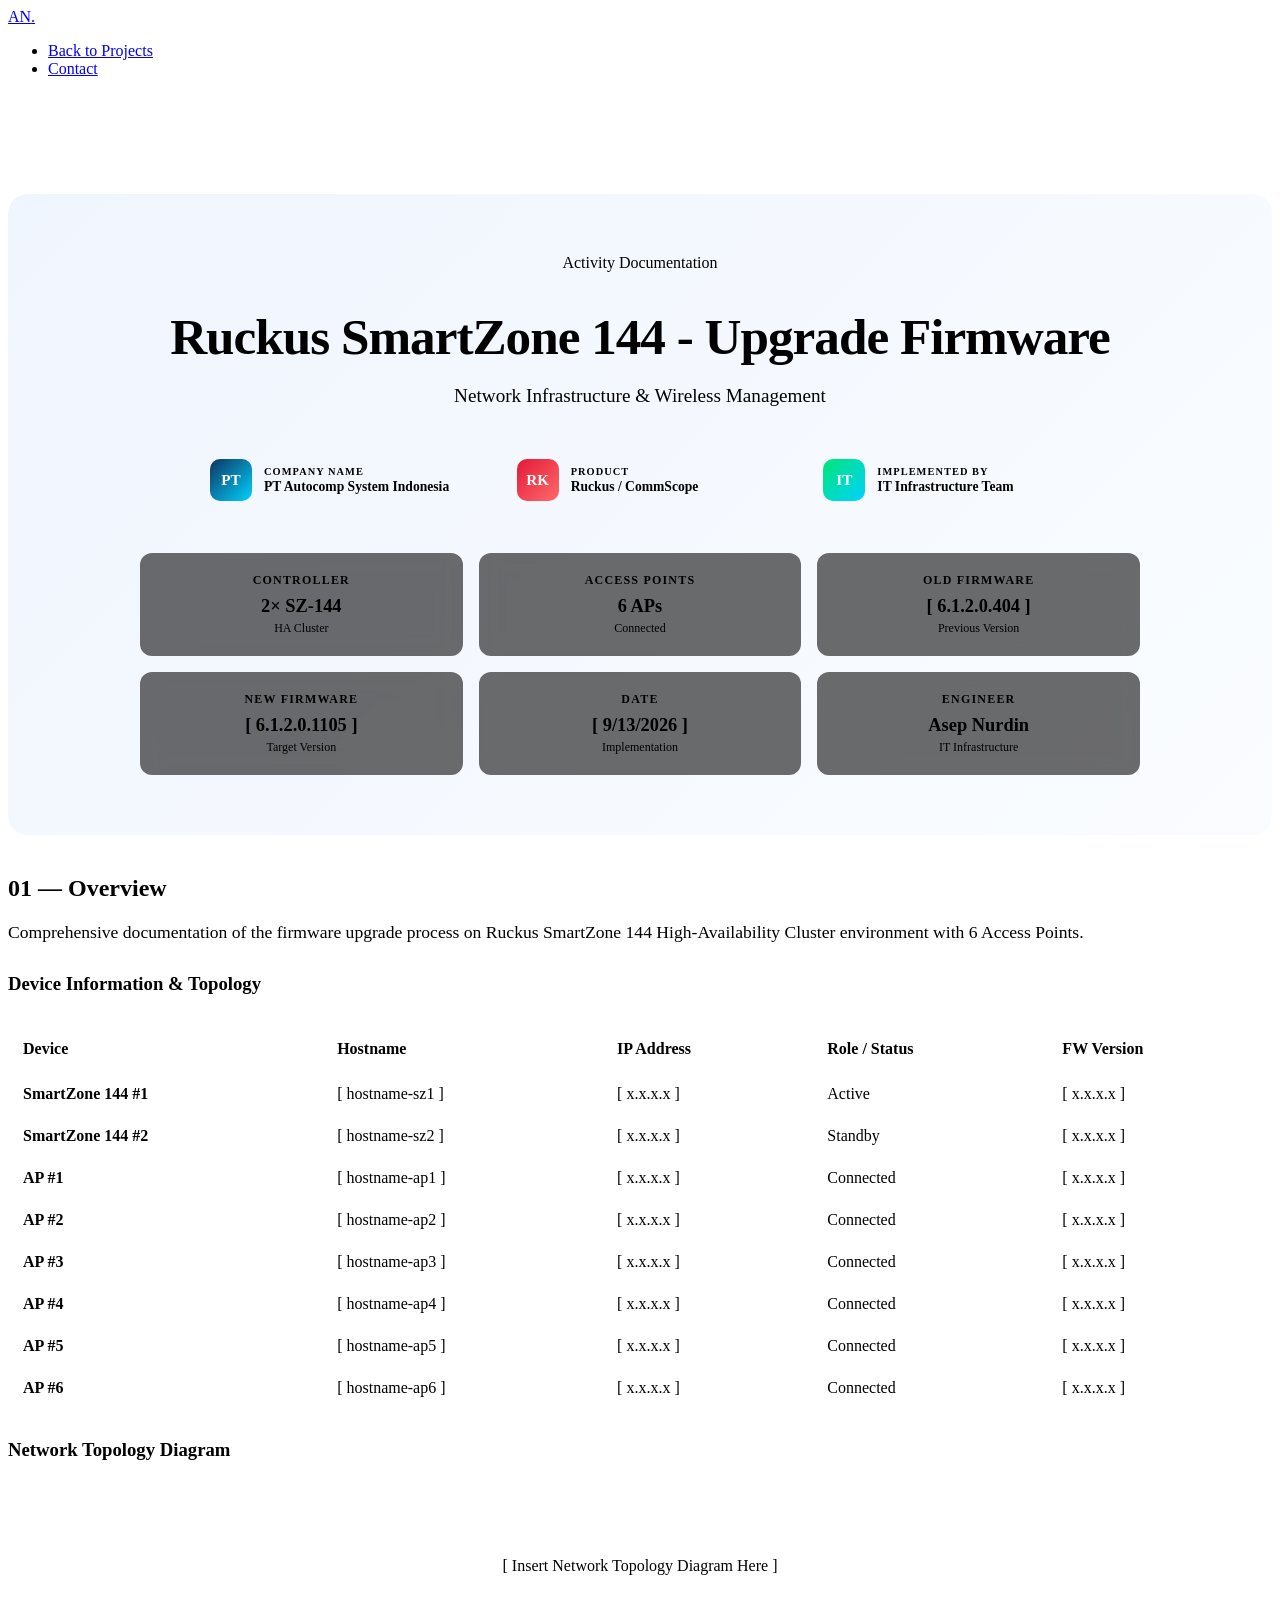
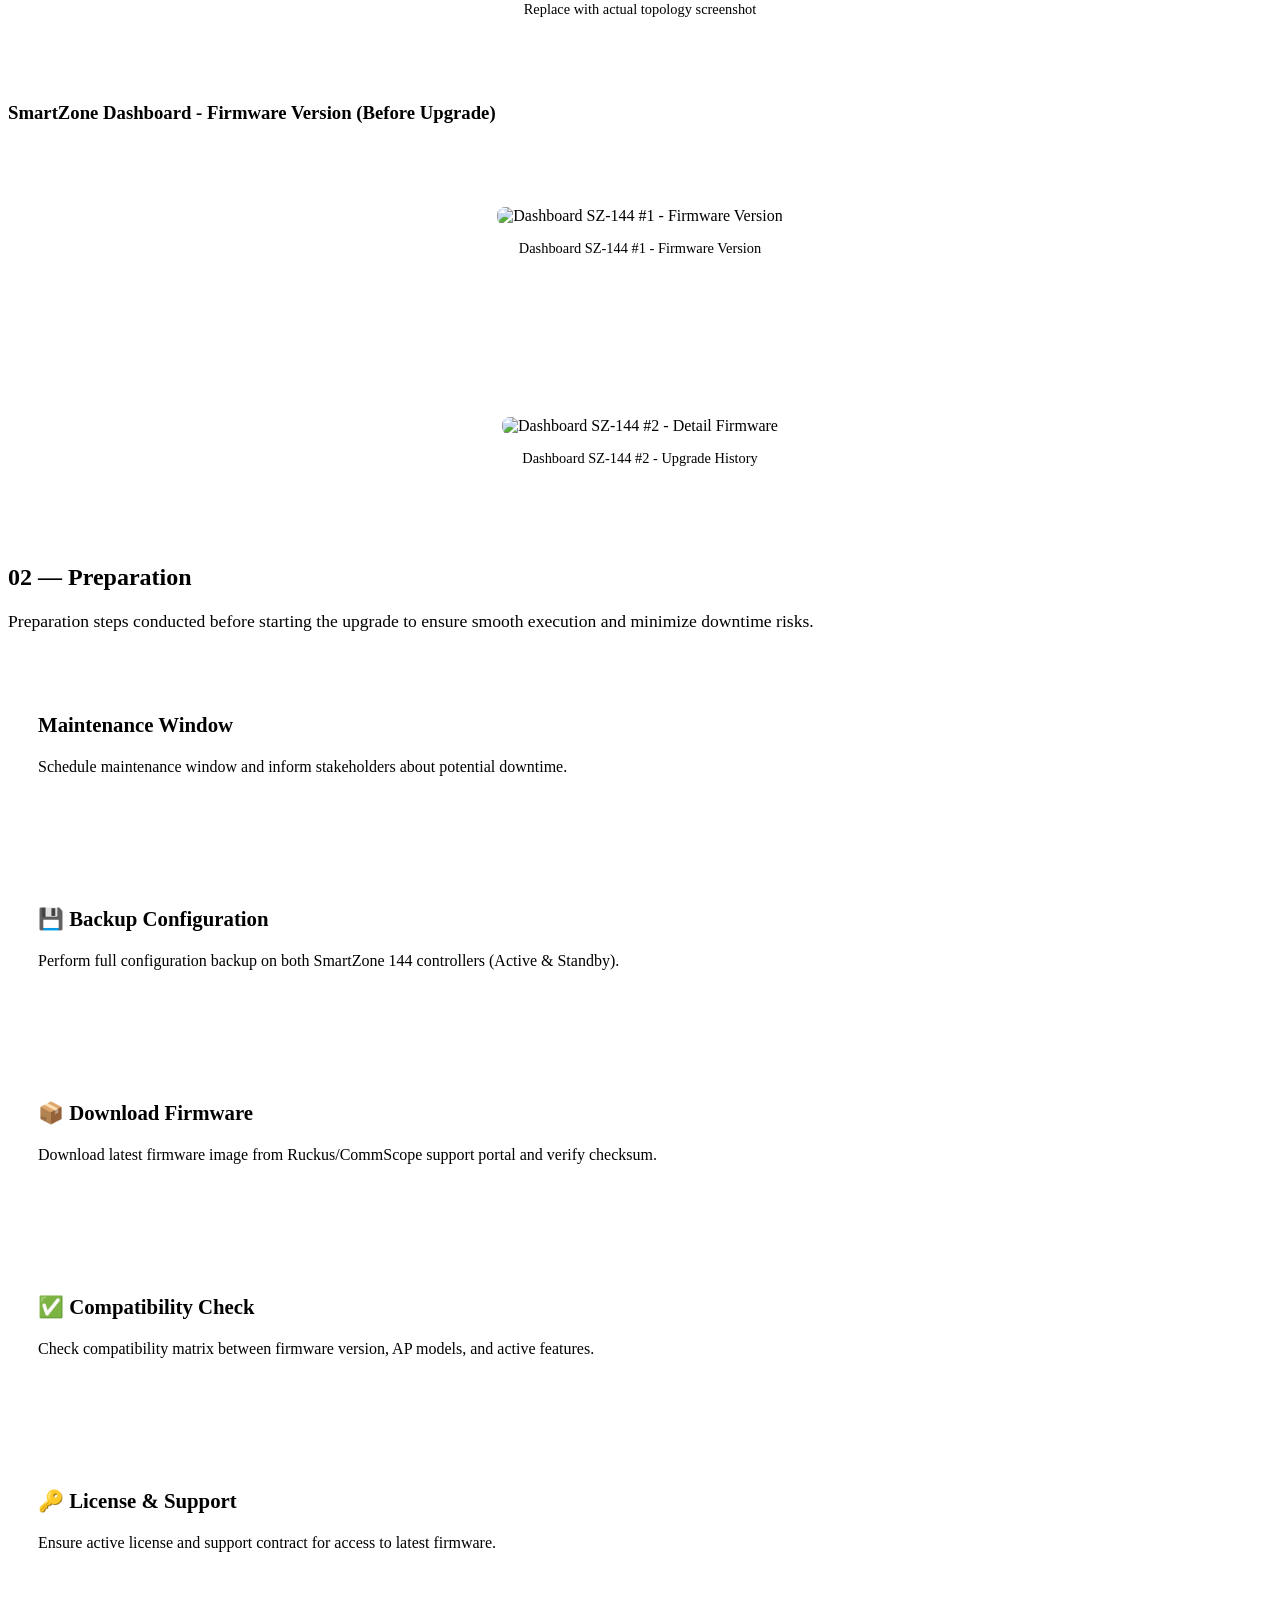
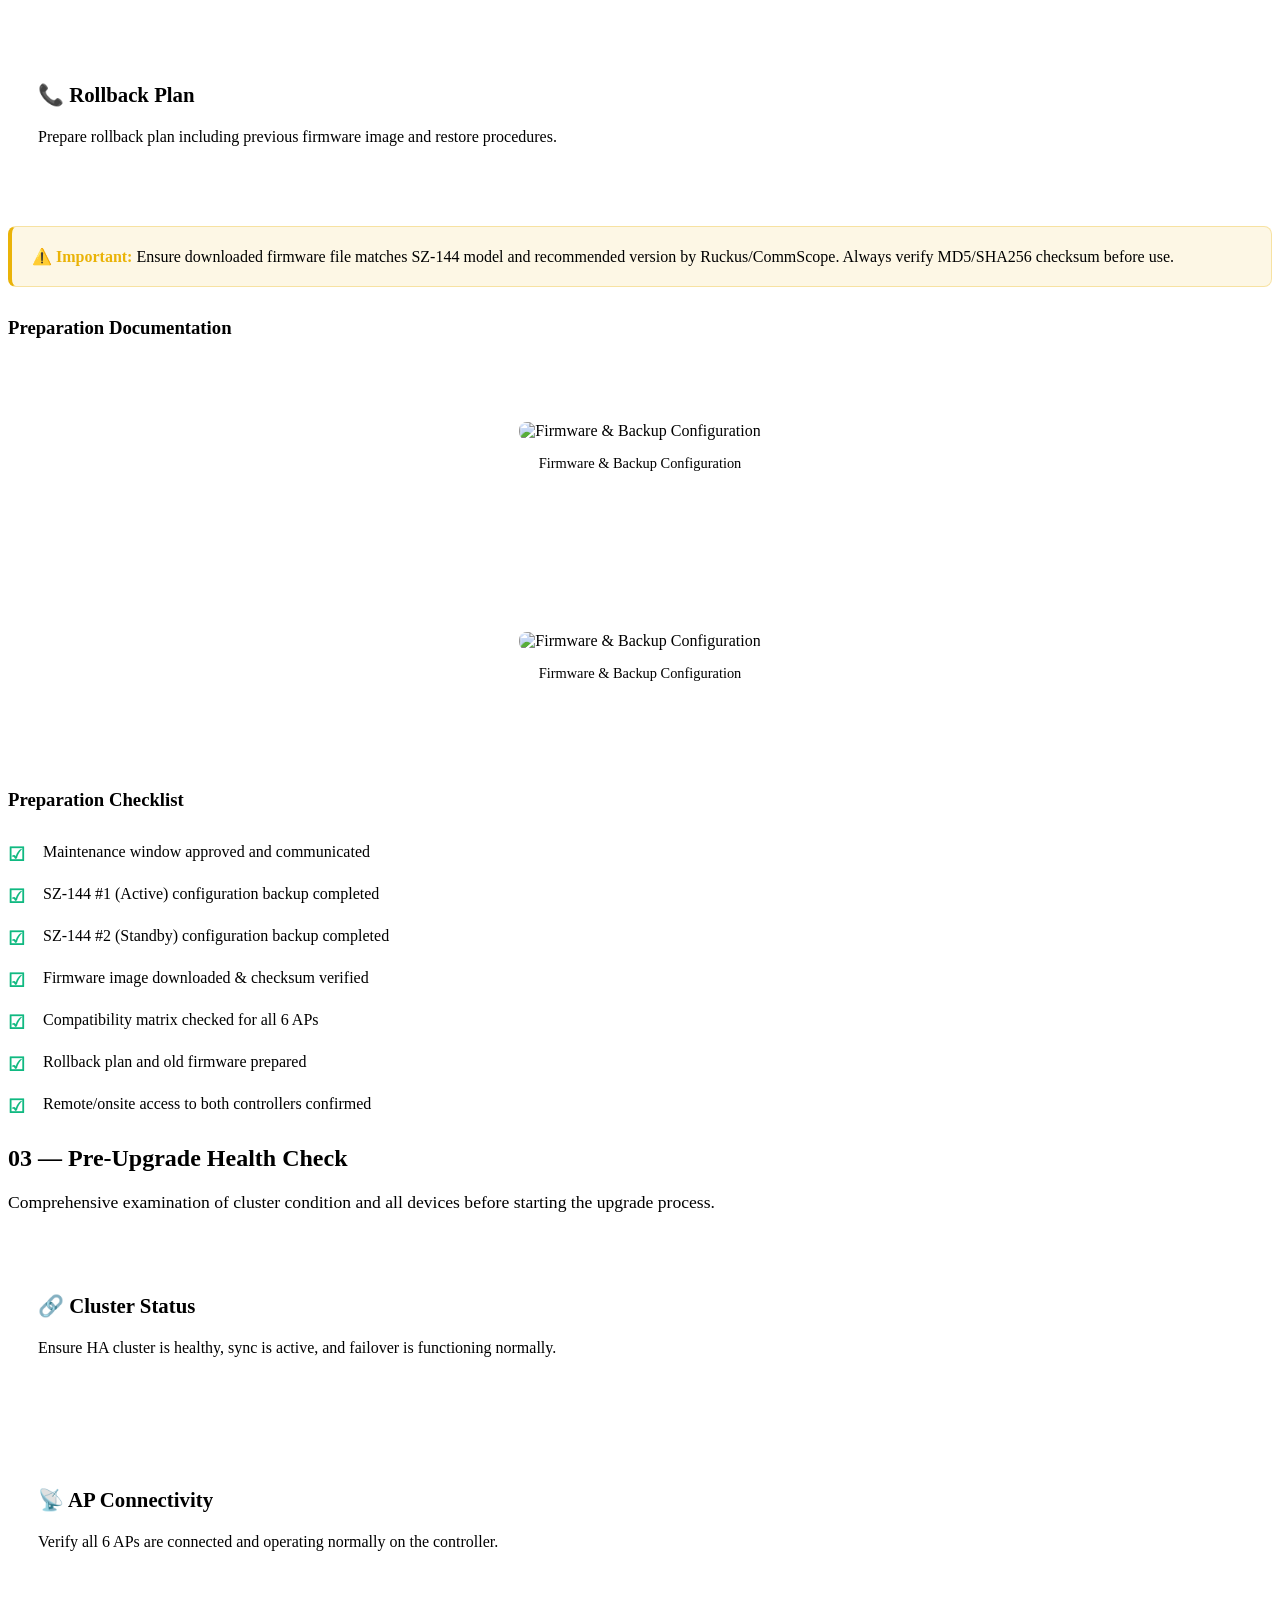
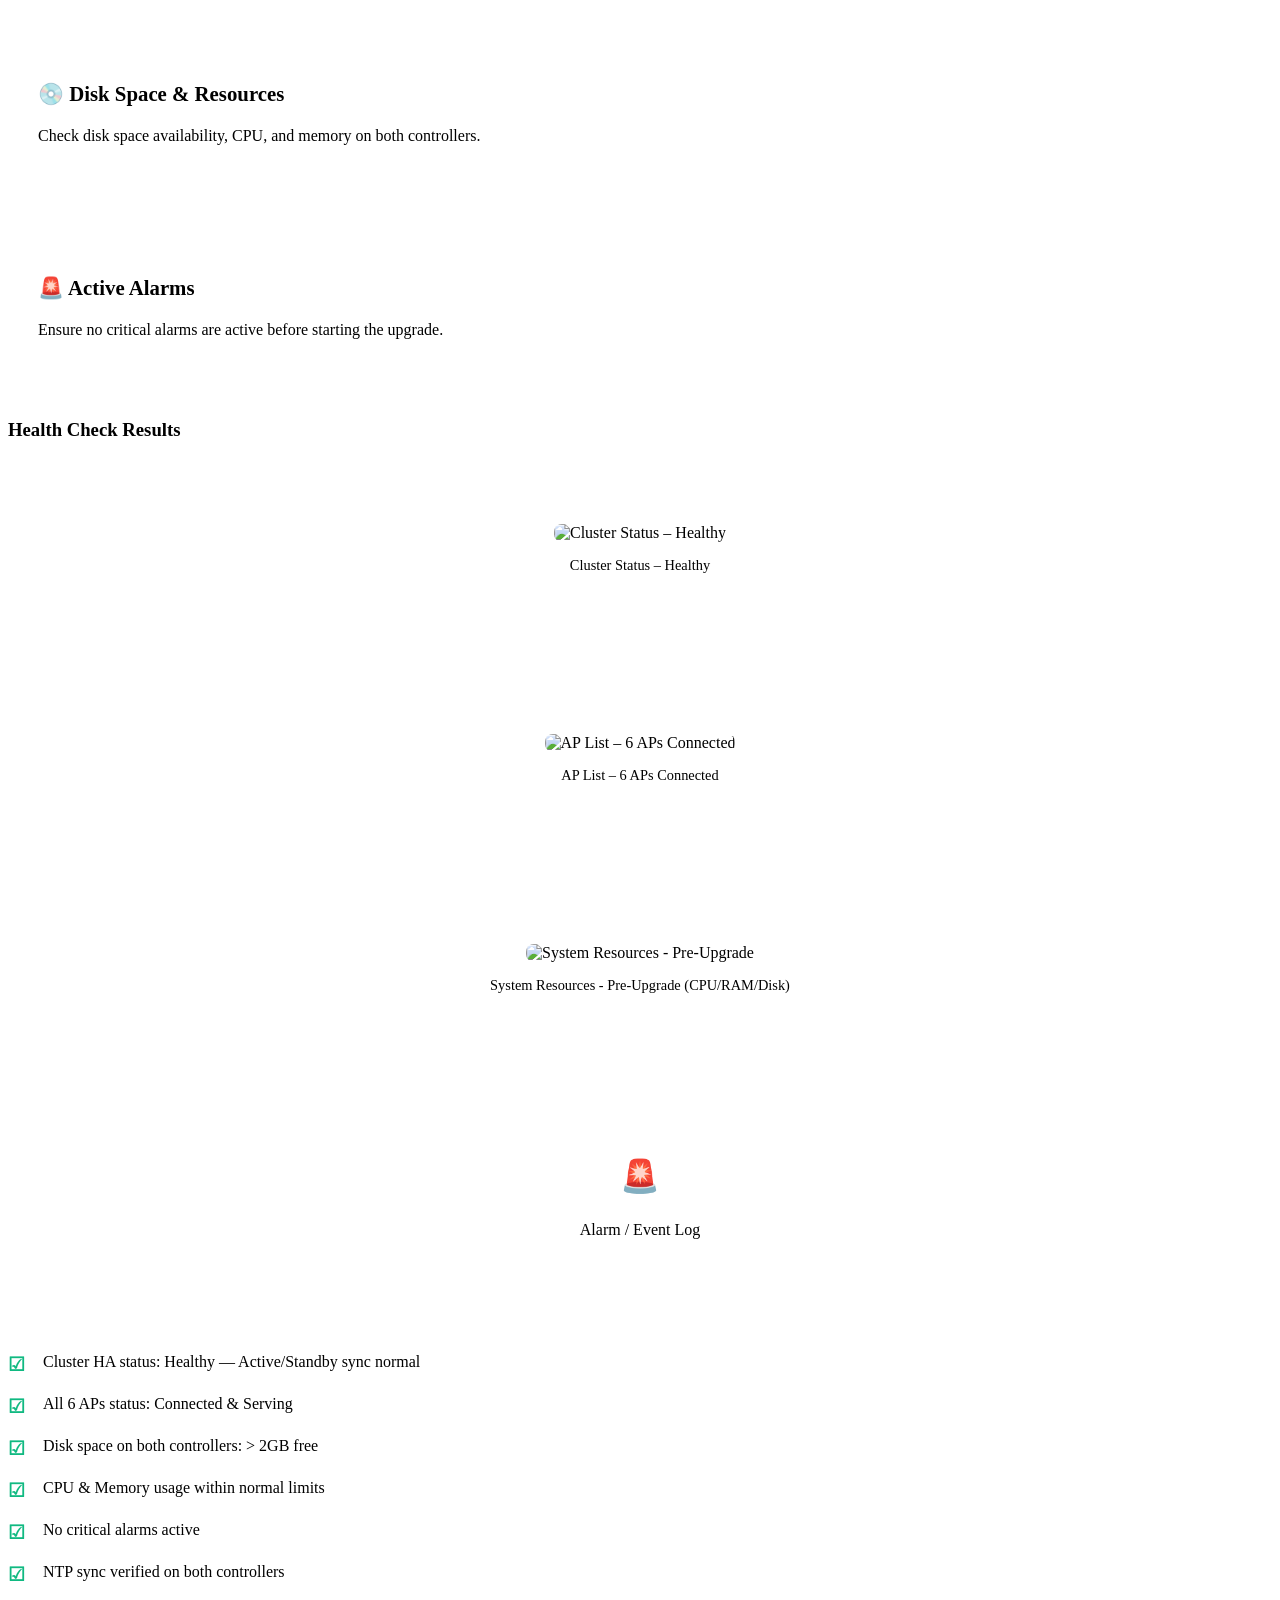
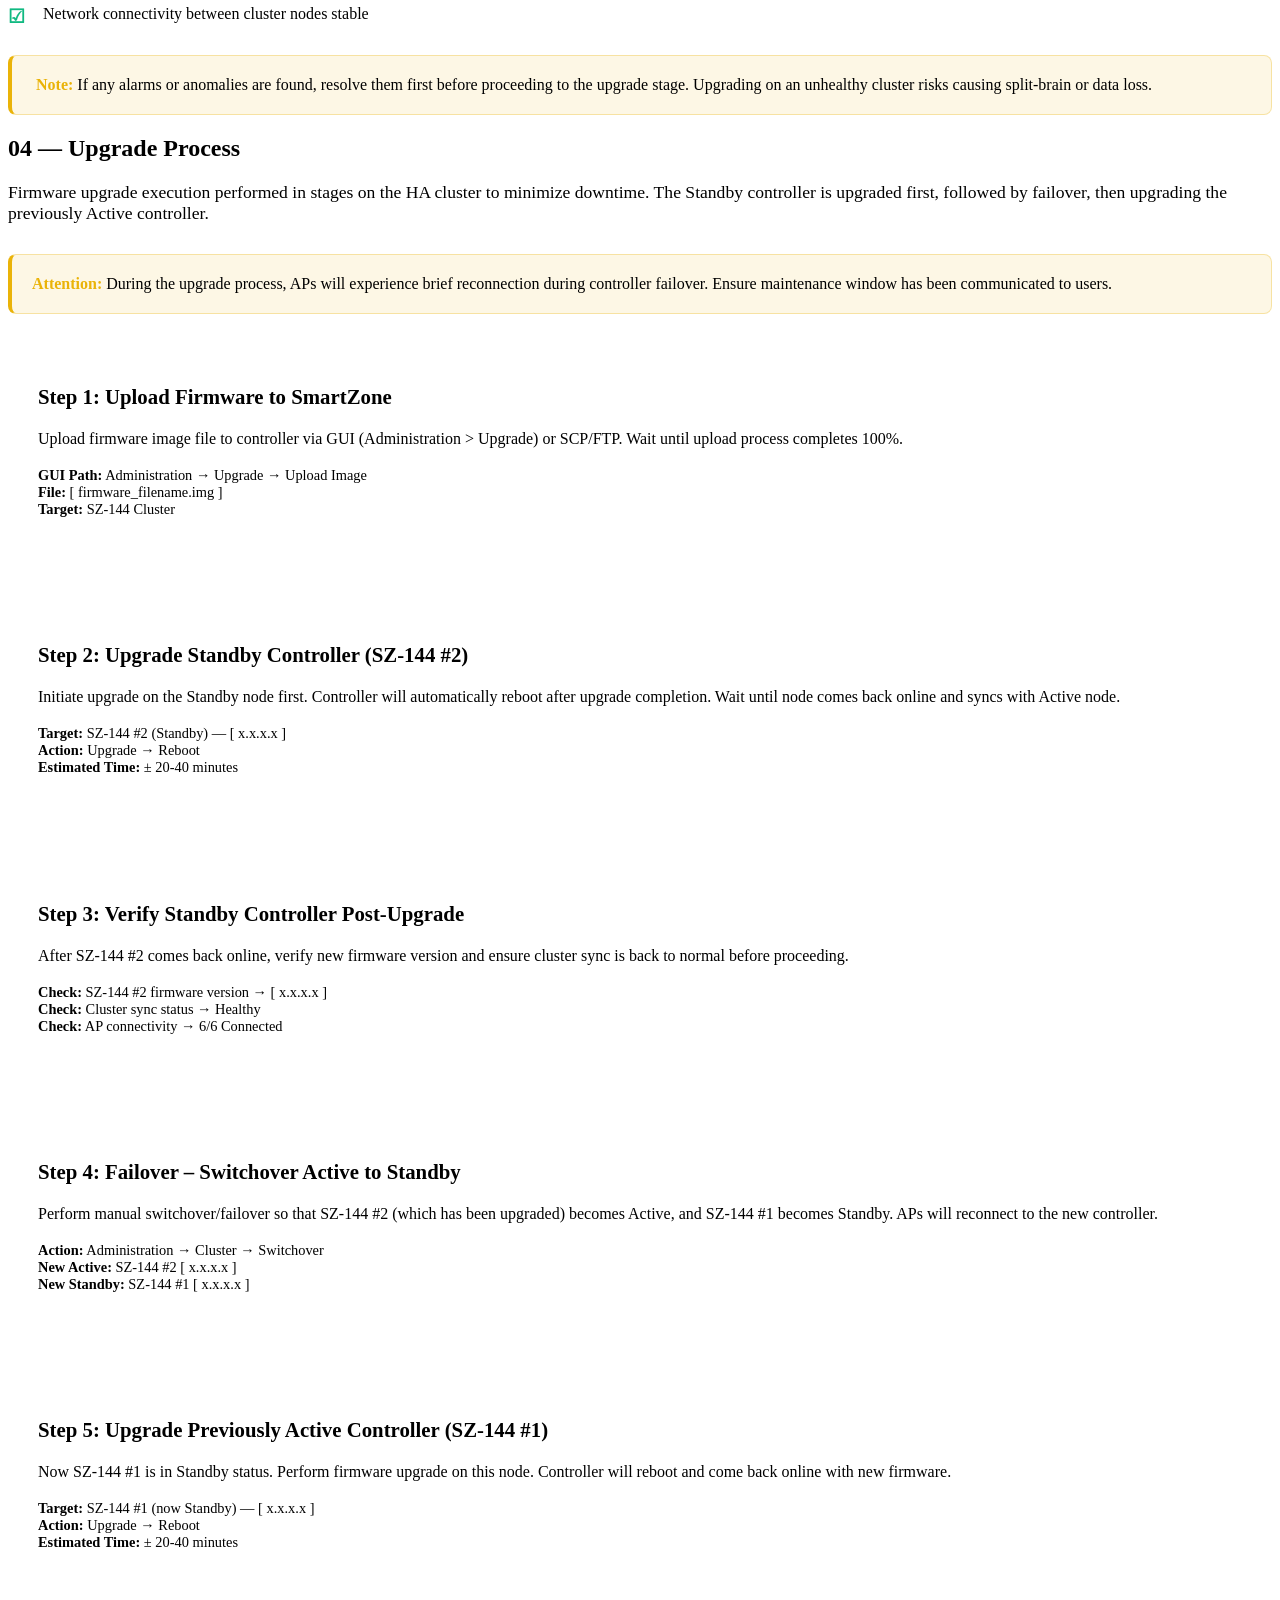
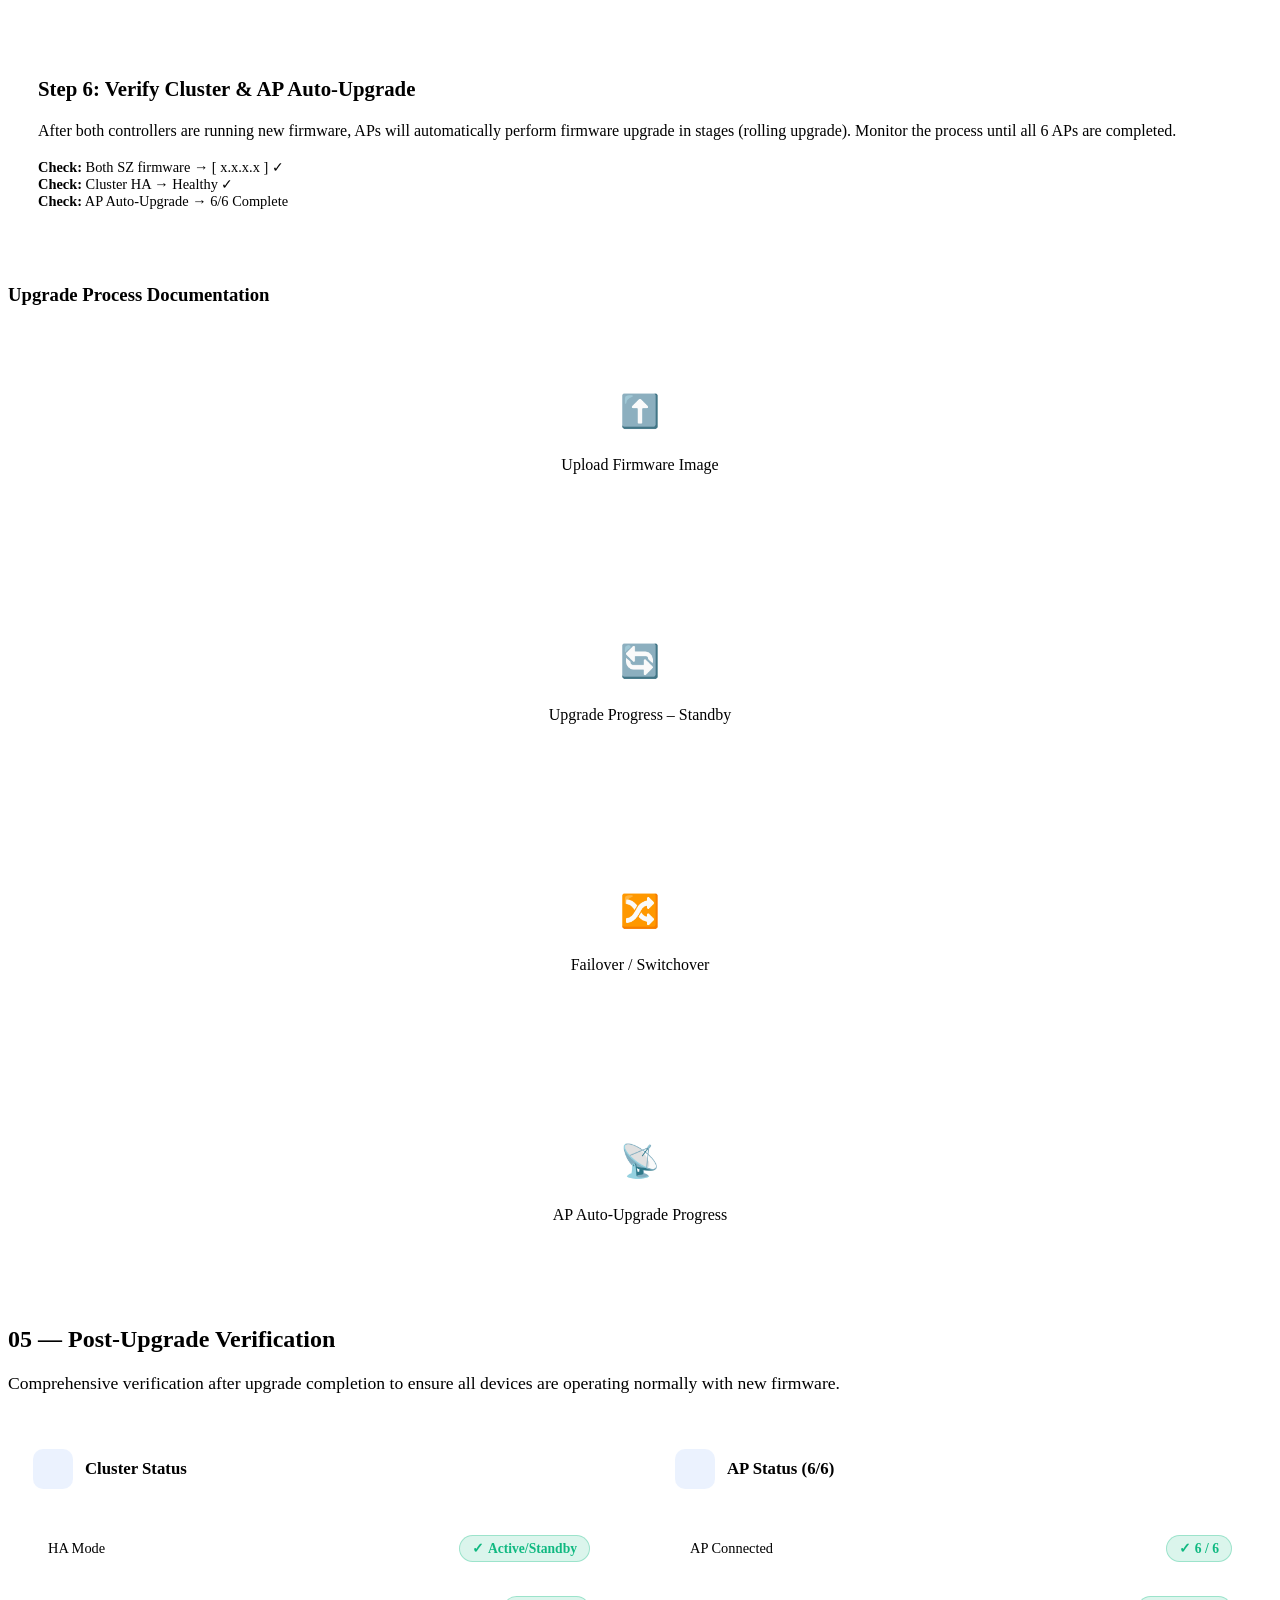
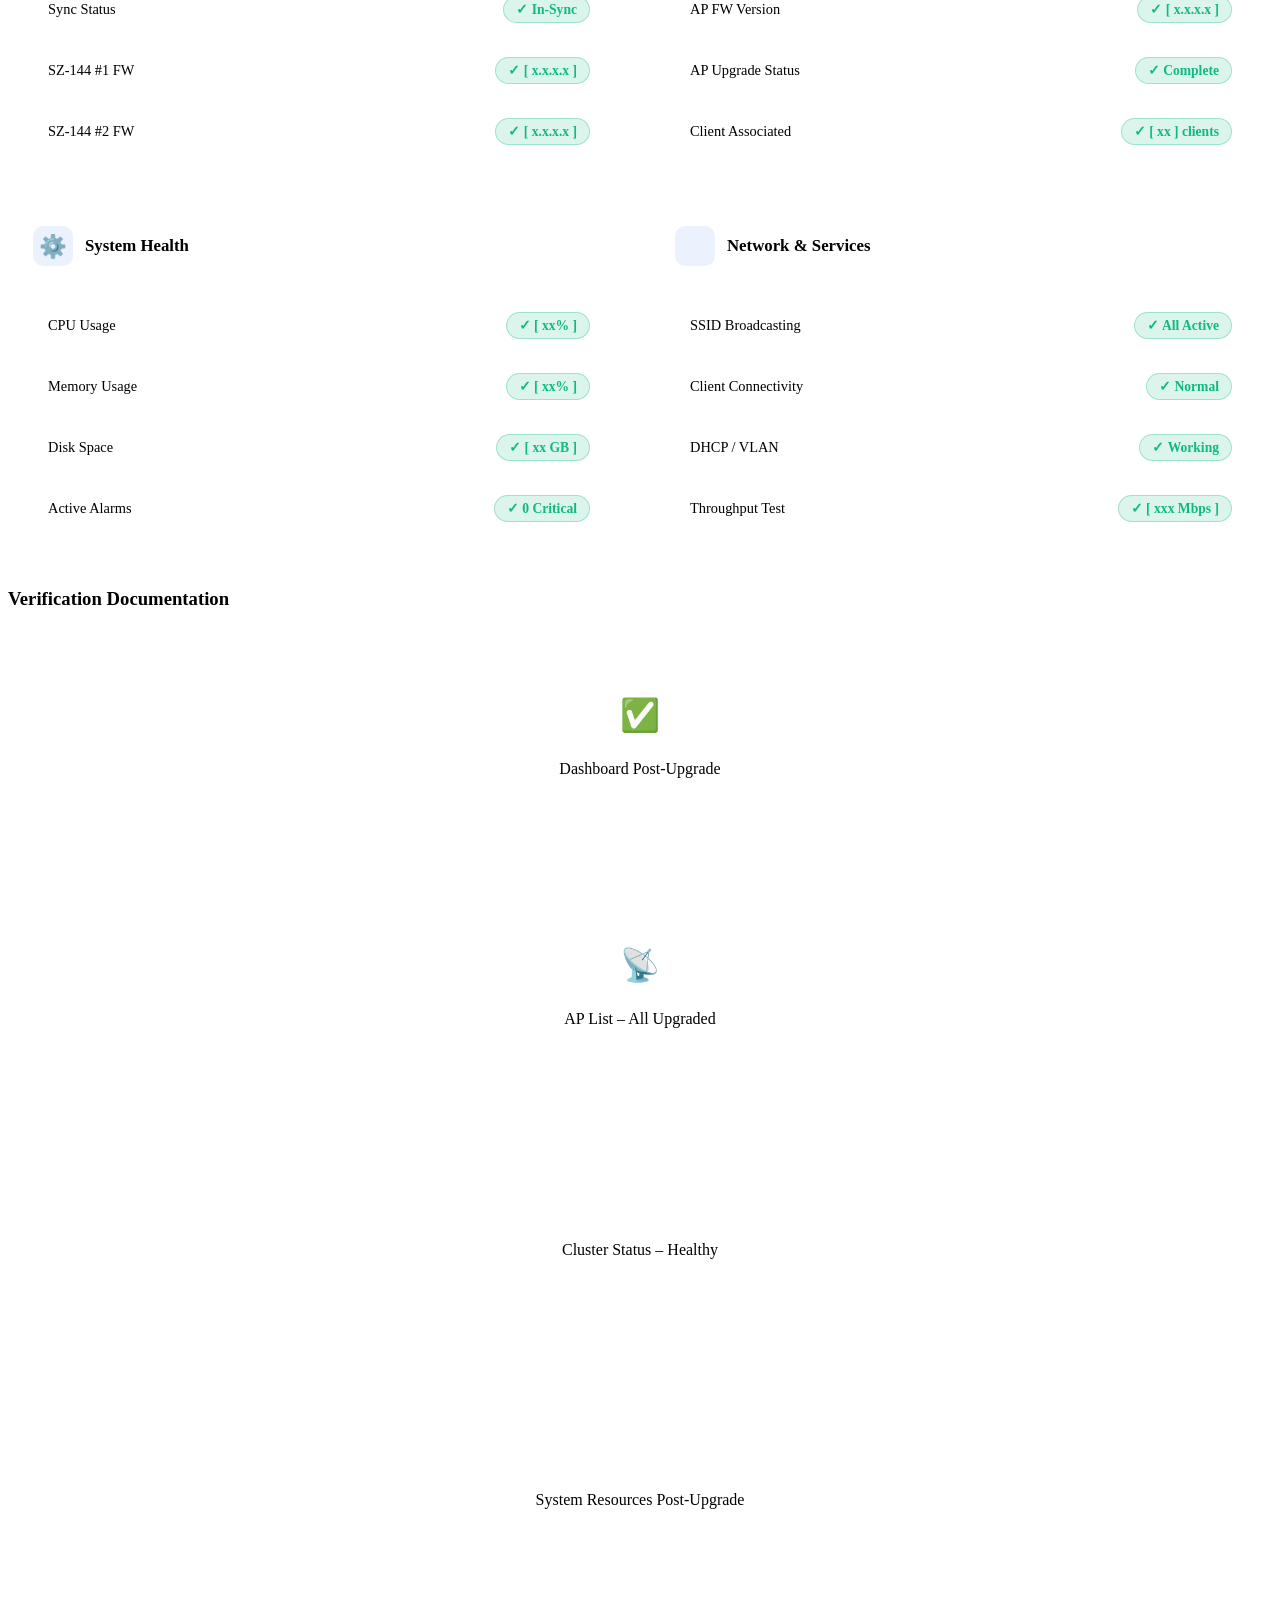
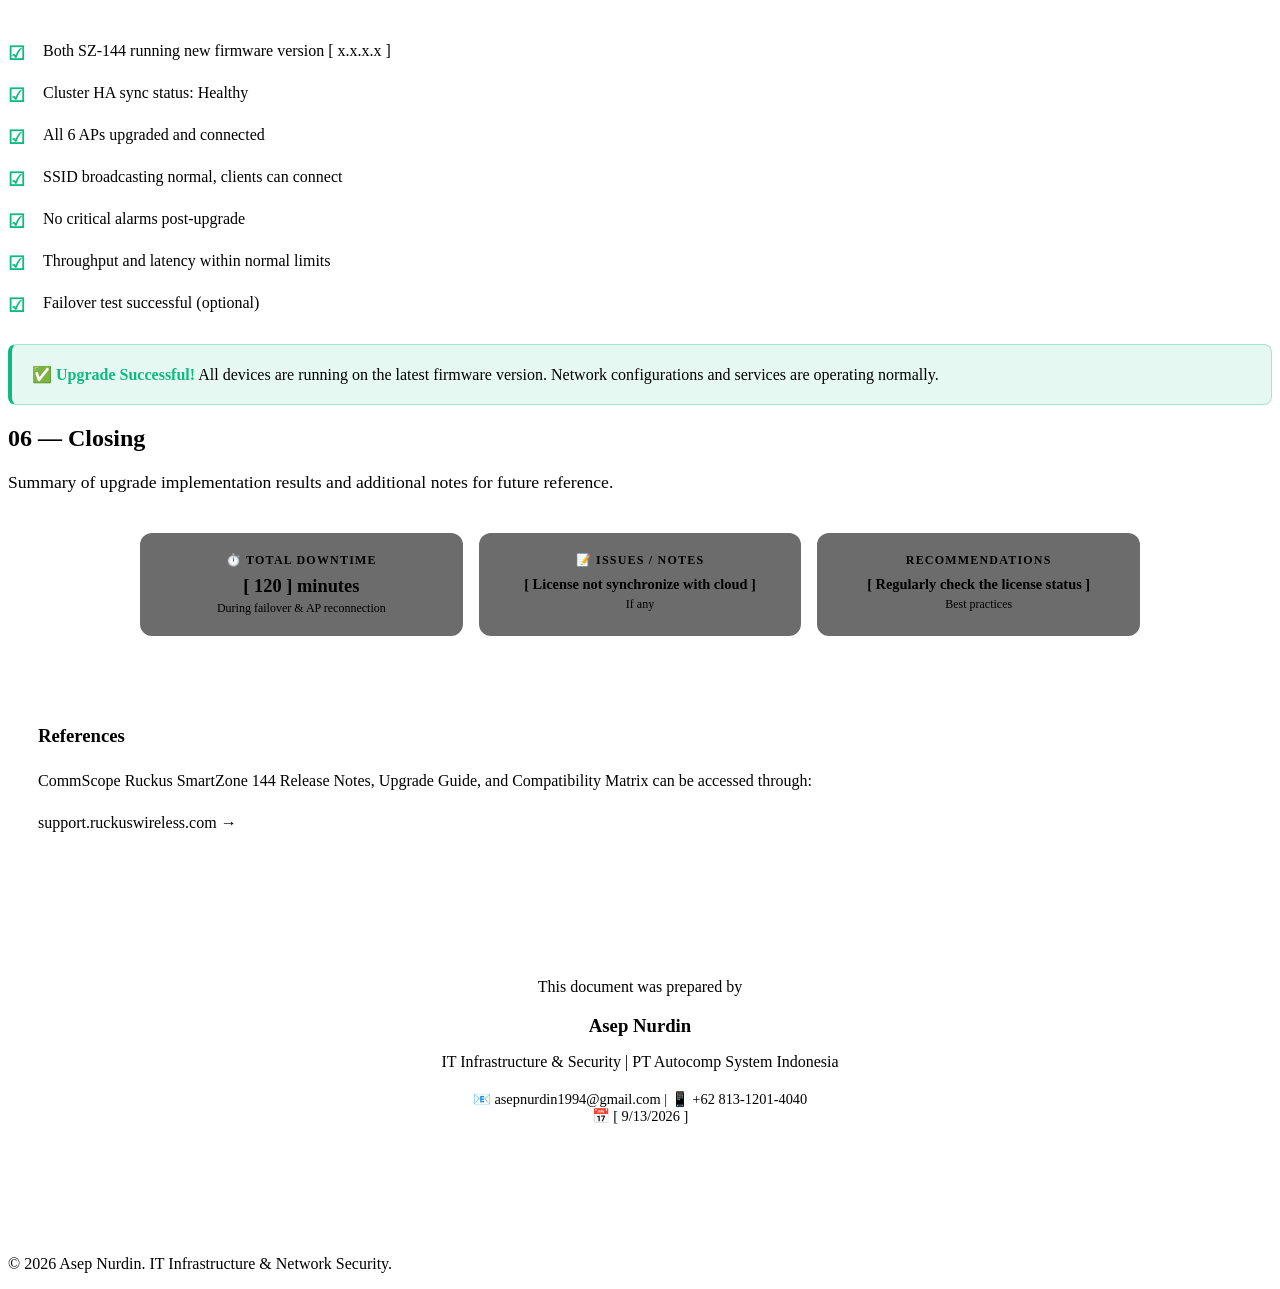
==== commit 0e398f13: "Update index.html" ====
--- a/project/firmware_upgrade_ruckus_smartzone-144/index.html
+++ b/project/firmware_upgrade_ruckus_smartzone-144/index.html
@@ -563,7 +563,7 @@
 
                 <h3 style="color: var(--accent-light); margin: 30px 0 20px;">Health Check Results</h3>
                 <div class="image-placeholder" style="padding: 20px;">
-                    <img src="/asepnurdin-portfolio/project/firmware_upgrade_ruckus_smartzone-144/picture/cluster_status_healthy.png?v=1" 
+                    <img src="/asepnurdin-portfolio/project/firmware_upgrade_ruckus_smartzone-144/picture/cluster_healthy.png?v=1" 
                          alt="Cluster Status – Healthy" 
                          style="max-width: 100%; border-radius: 8px; border: 1px solid var(--border);">
                     <p style="margin-top: 15px; font-size: 0.9em;">Cluster Status – Healthy</p>
@@ -738,17 +738,17 @@
                 <div class="info-grid">
                     <div class="info-box">
                         <div class="info-box-label">⏱️ Total Downtime</div>
-                        <div class="info-box-value">[ xx ] minutes</div>
+                        <div class="info-box-value">[ 120 ] minutes</div>
                         <div class="info-box-sub">During failover & AP reconnection</div>
                     </div>
                     <div class="info-box">
                         <div class="info-box-label">📝 Issues / Notes</div>
-                        <div class="info-box-value" style="font-size: 0.9em;">[ Describe any issues encountered ]</div>
+                        <div class="info-box-value" style="font-size: 0.9em;">[ License not synchronize with cloud ]</div>
                         <div class="info-box-sub">If any</div>
                     </div>
                     <div class="info-box">
                         <div class="info-box-label"> Recommendations</div>
-                        <div class="info-box-value" style="font-size: 0.9em;">[ Recommendations for next upgrade ]</div>
+                        <div class="info-box-value" style="font-size: 0.9em;">[ Regularly check the license status ]</div>
                         <div class="info-box-sub">Best practices</div>
                     </div>
                 </div>
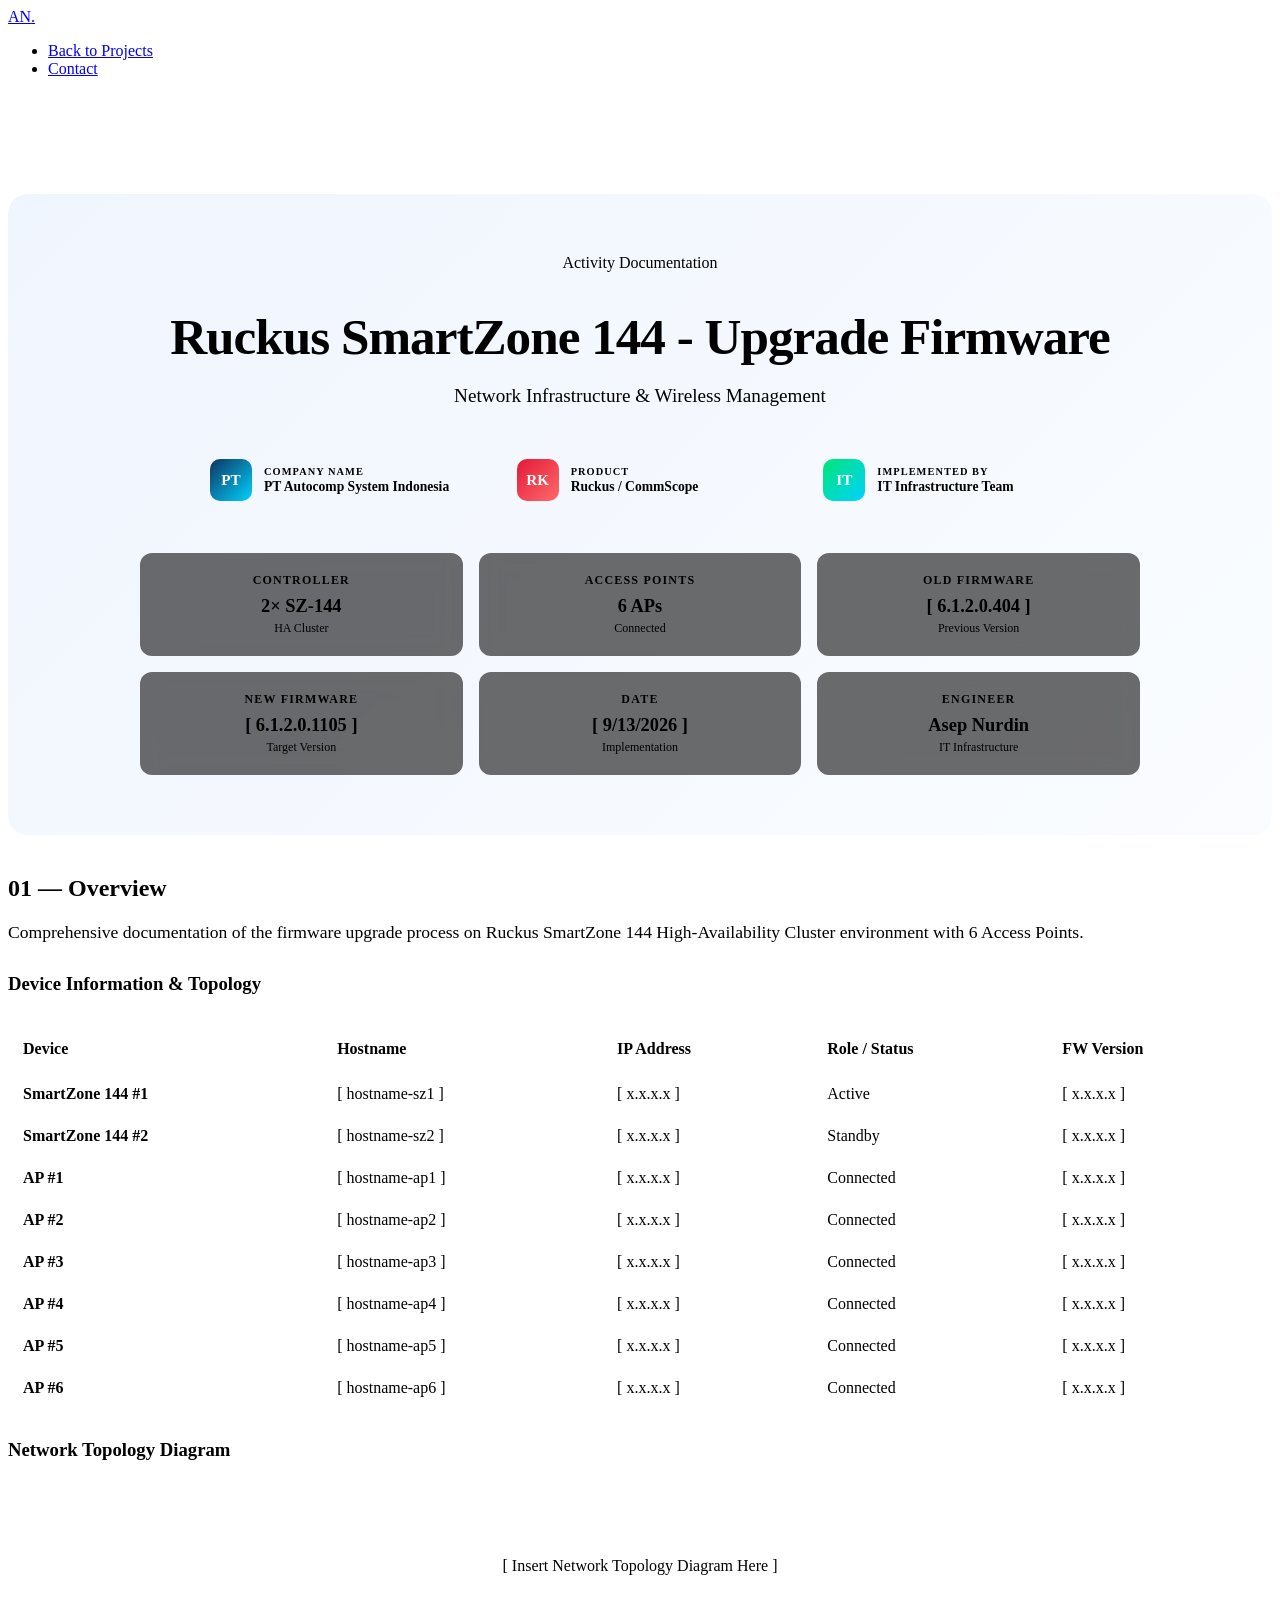
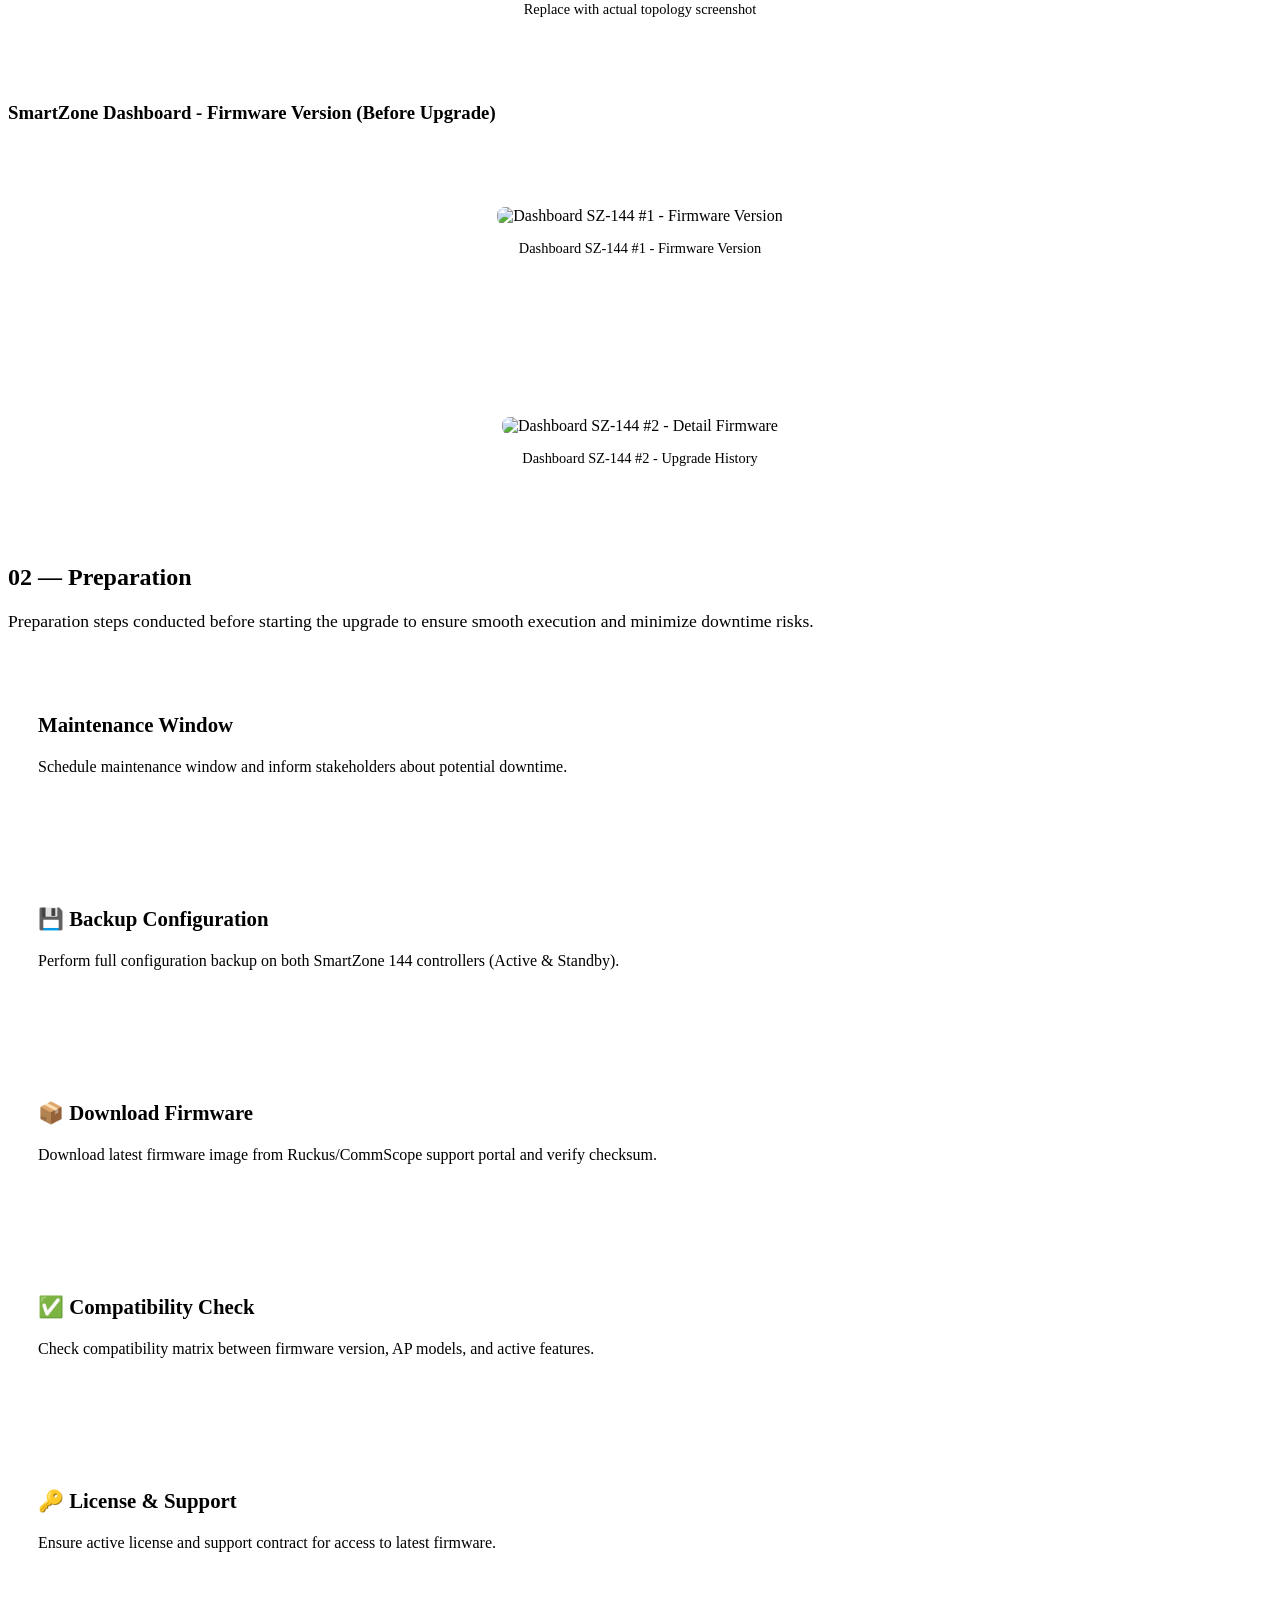
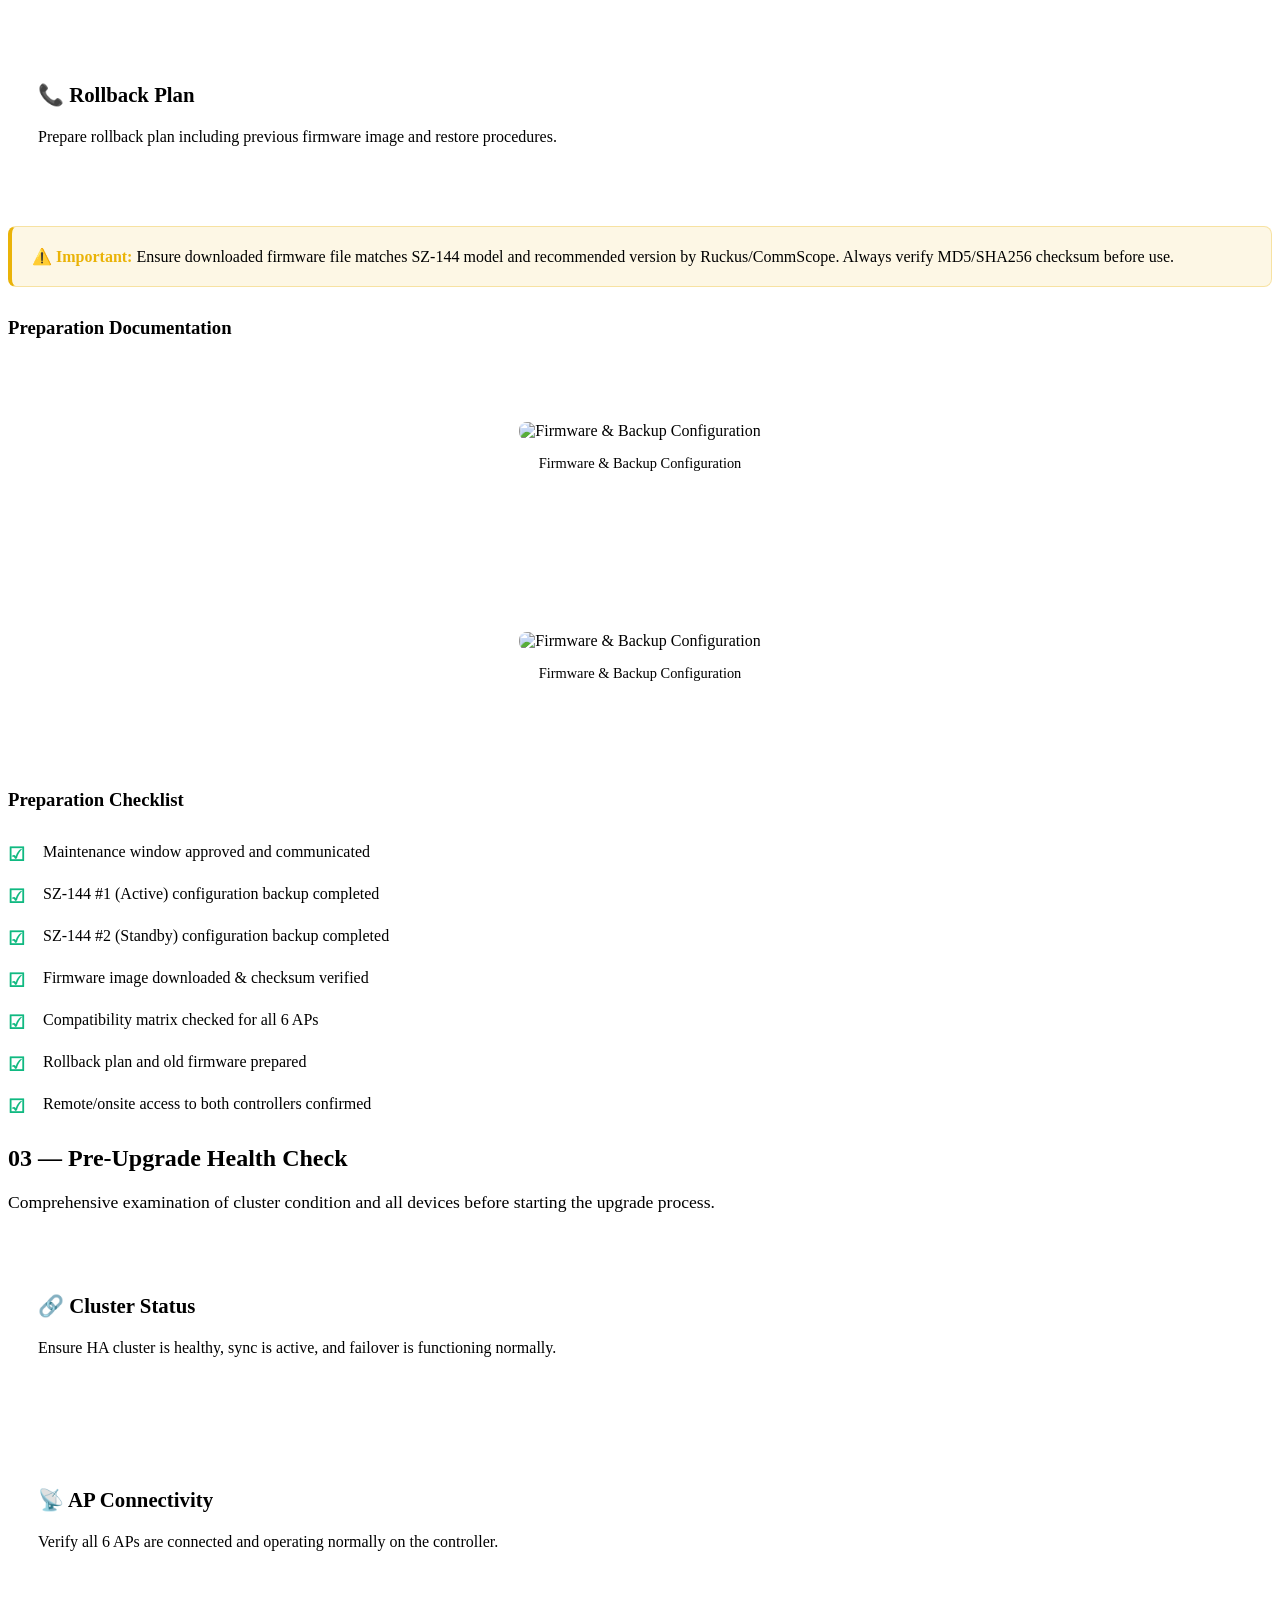
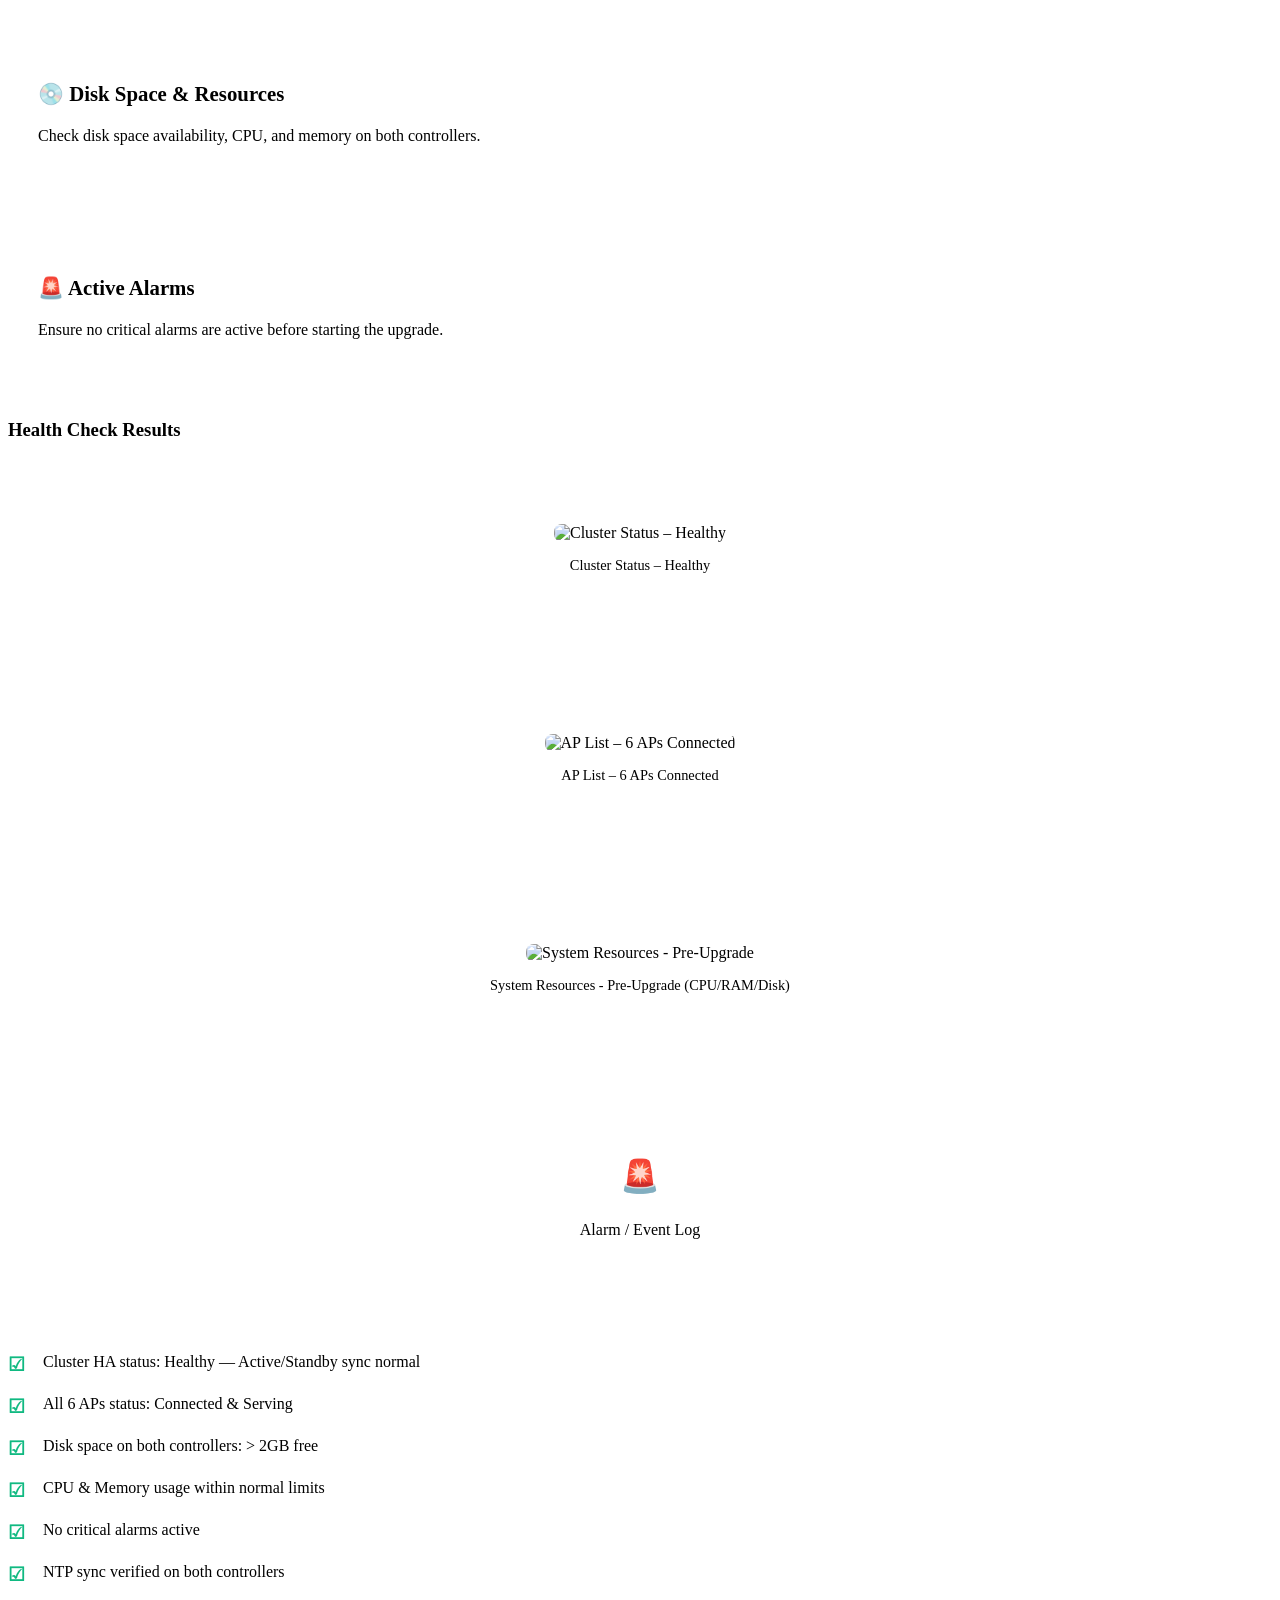
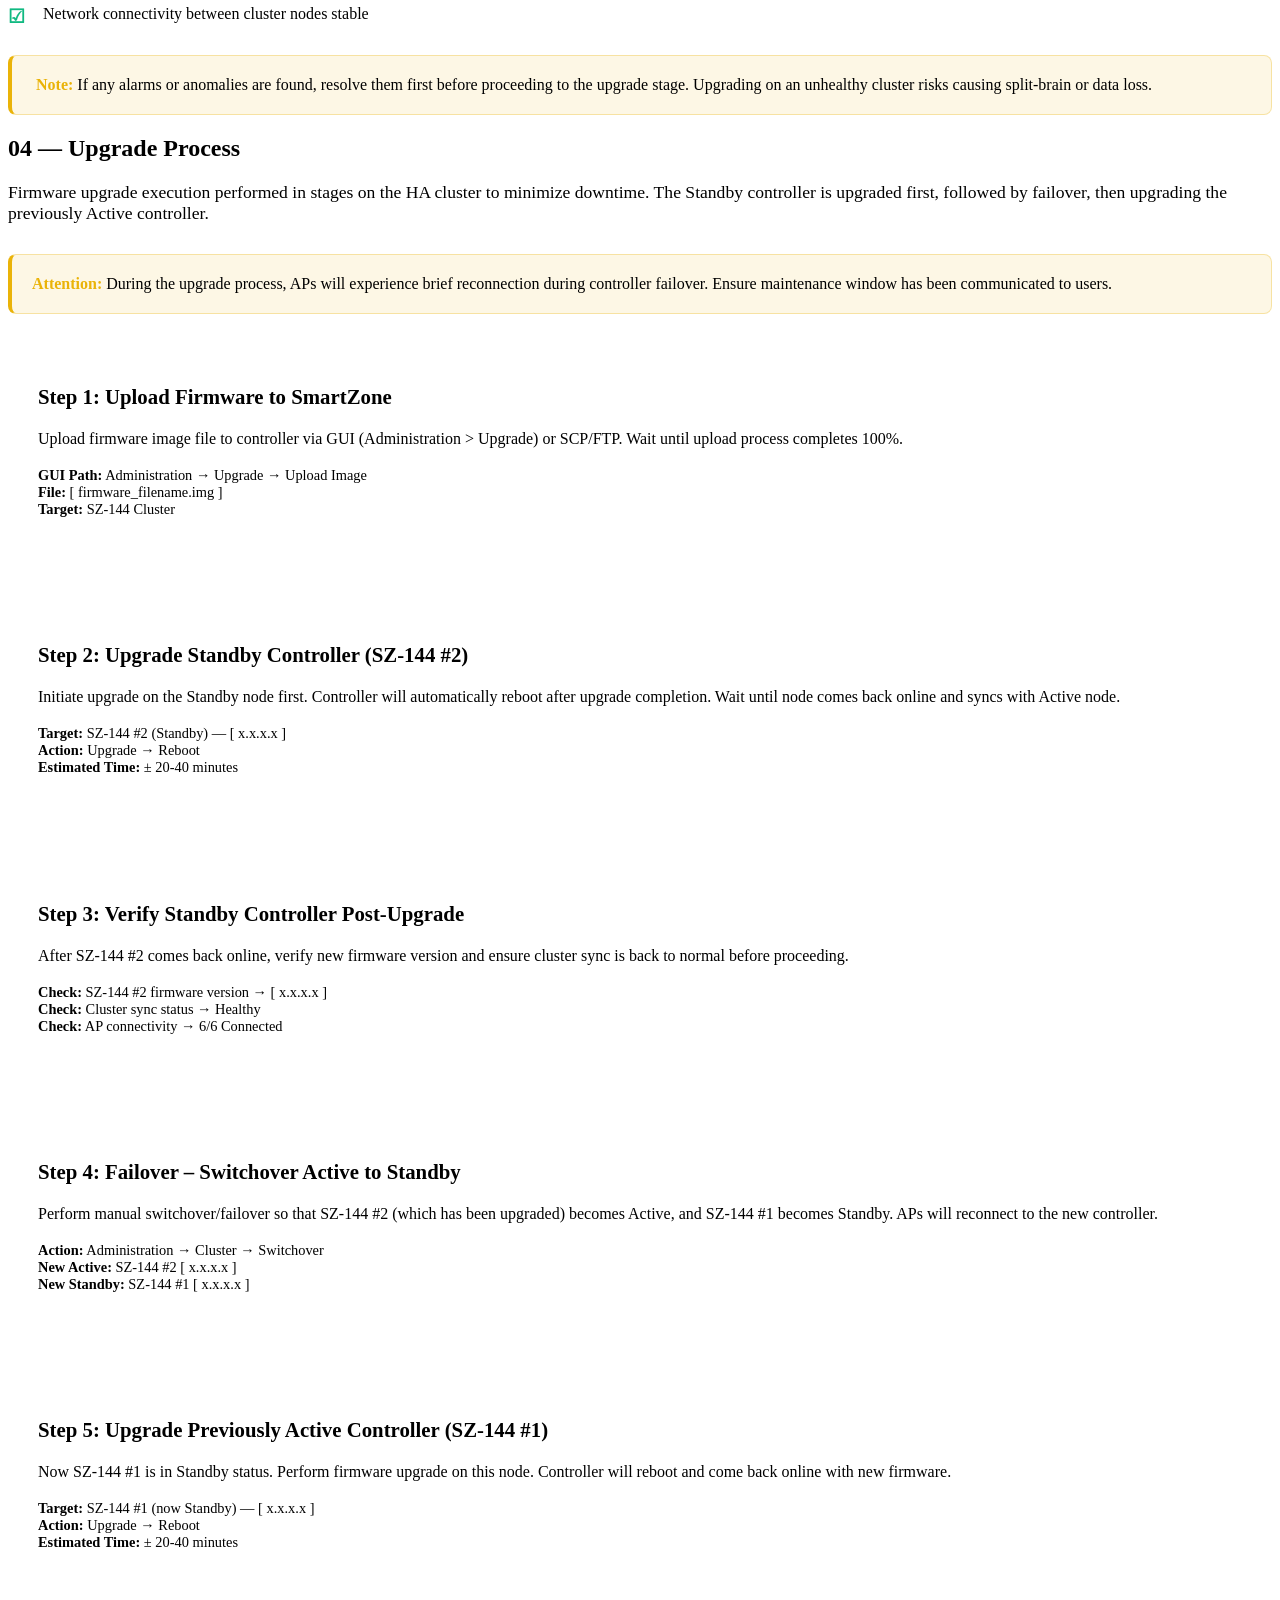
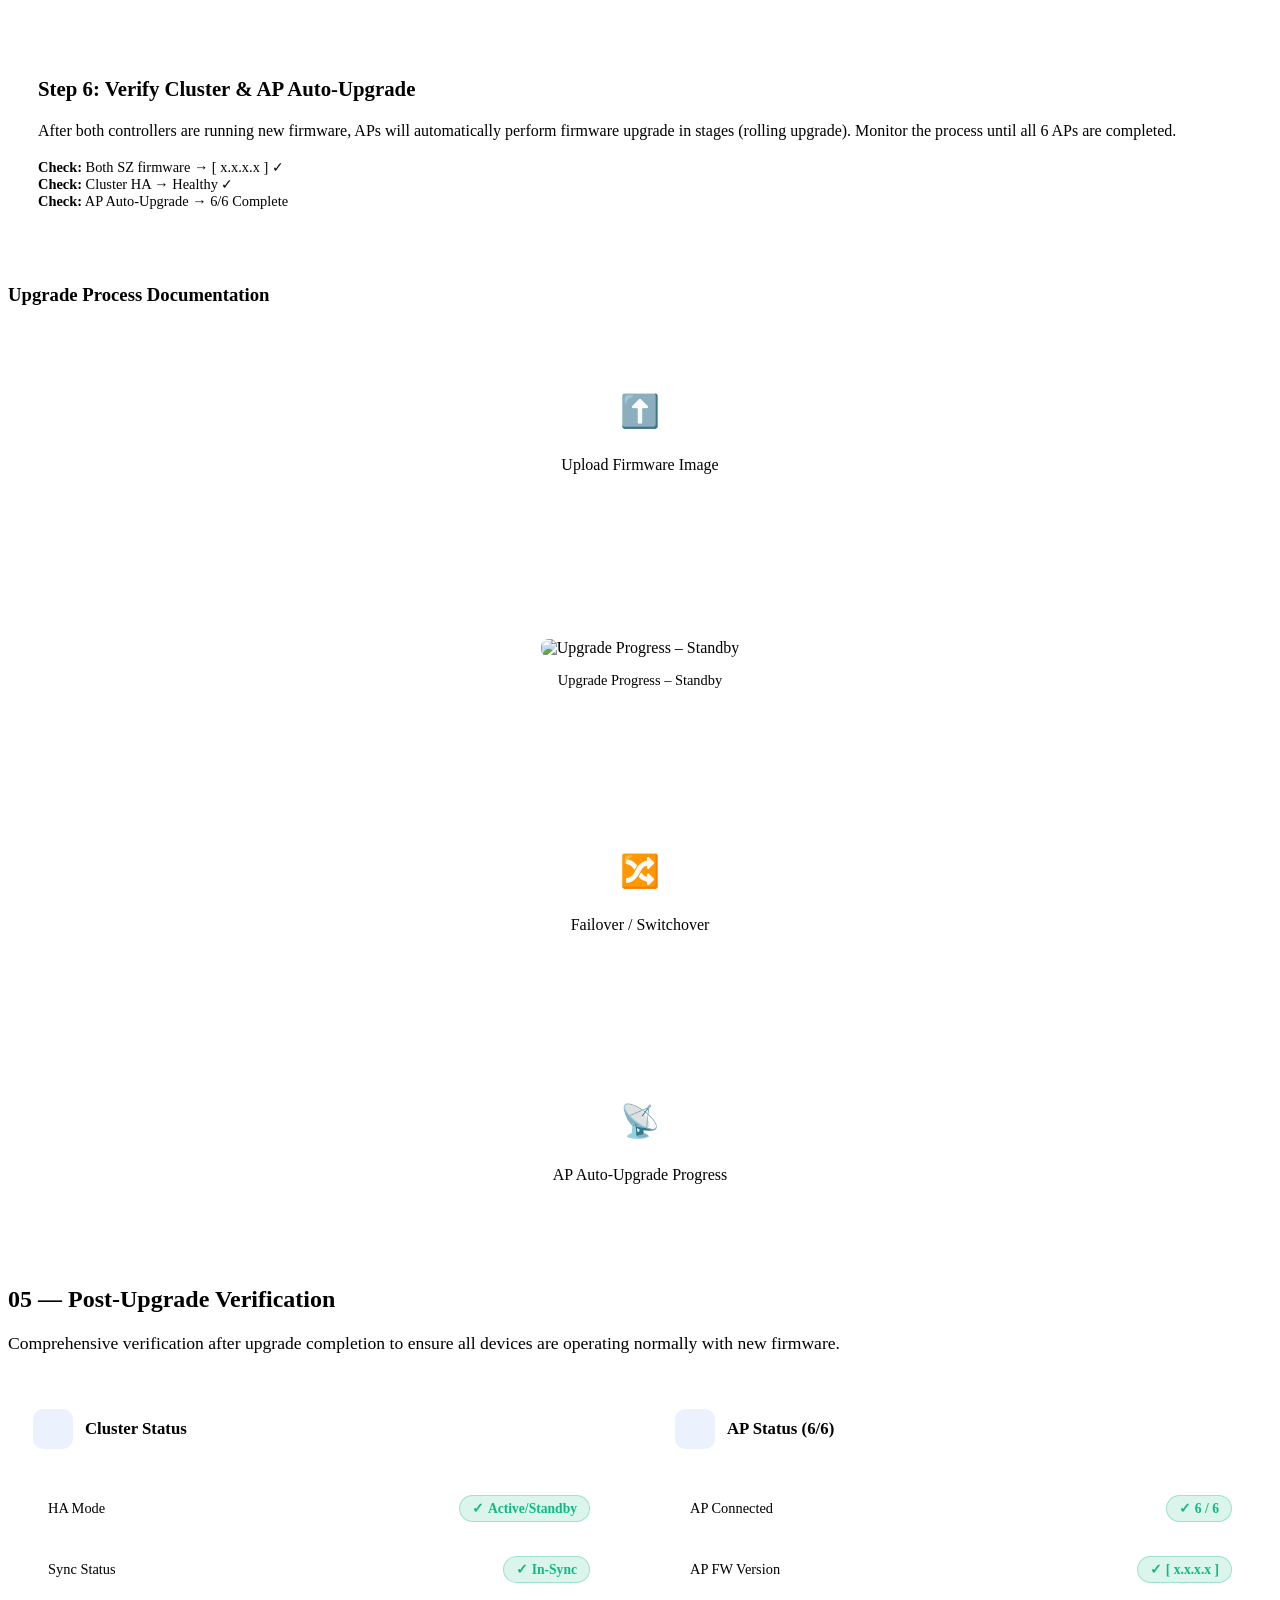
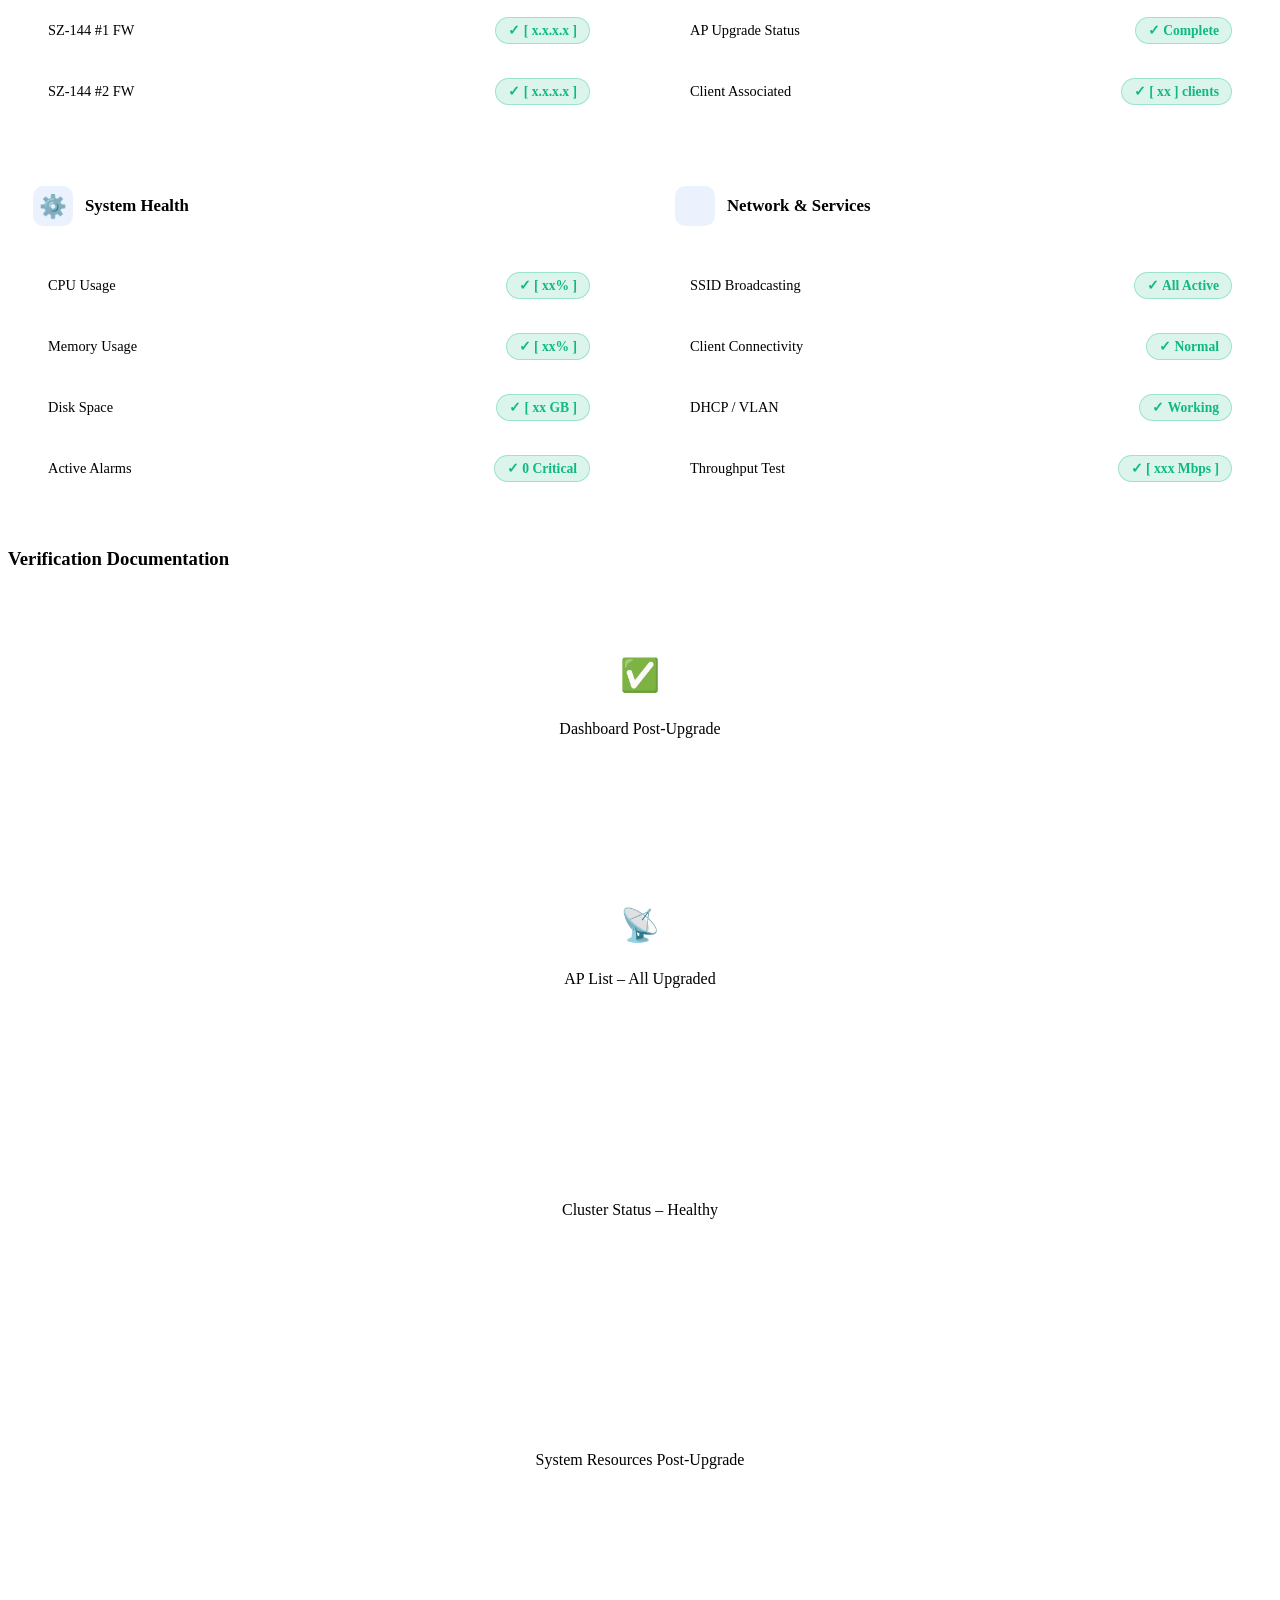
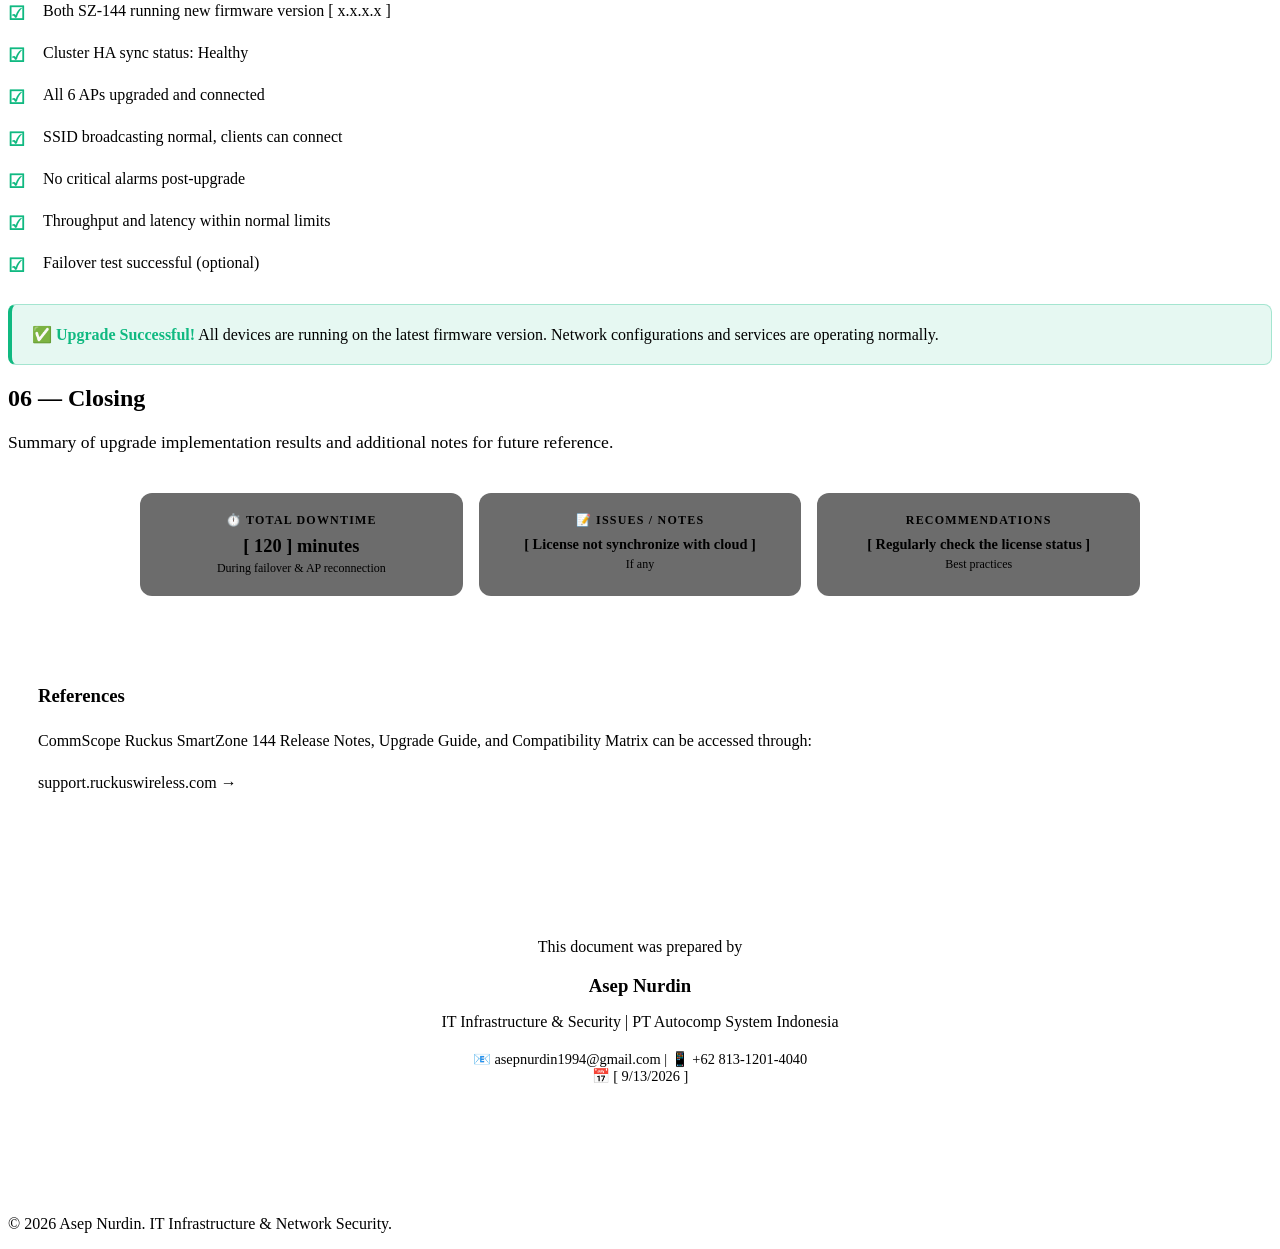
==== commit d18690fb: "Enhance upgrade process documentation with image Added an image and description for the upgrade prog" ====
--- a/project/firmware_upgrade_ruckus_smartzone-144/index.html
+++ b/project/firmware_upgrade_ruckus_smartzone-144/index.html
@@ -641,7 +641,12 @@
 
                 <h3 style="color: var(--accent-light); margin: 30px 0 20px;">Upgrade Process Documentation</h3>
                 <div class="image-placeholder"><div style="font-size: 2em; margin-bottom: 10px;">⬆️</div><p>Upload Firmware Image</p></div>
-                <div class="image-placeholder"><div style="font-size: 2em; margin-bottom: 10px;">🔄</div><p>Upgrade Progress – Standby</p></div>
+                <div class="image-placeholder" style="padding: 20px;">
+                    <img src="/asepnurdin-portfolio/project/firmware_upgrade_ruckus_smartzone-144/picture/upgrade_progress.png?v=1" 
+                         alt="Upgrade Progress – Standby" 
+                         style="max-width: 100%; border-radius: 8px; border: 1px solid var(--border);">
+                    <p style="margin-top: 15px; font-size: 0.9em;">Upgrade Progress – Standby</p>
+                </div>
                 <div class="image-placeholder"><div style="font-size: 2em; margin-bottom: 10px;">🔀</div><p>Failover / Switchover</p></div>
                 <div class="image-placeholder"><div style="font-size: 2em; margin-bottom: 10px;">📡</div><p>AP Auto-Upgrade Progress</p></div>
             </section>
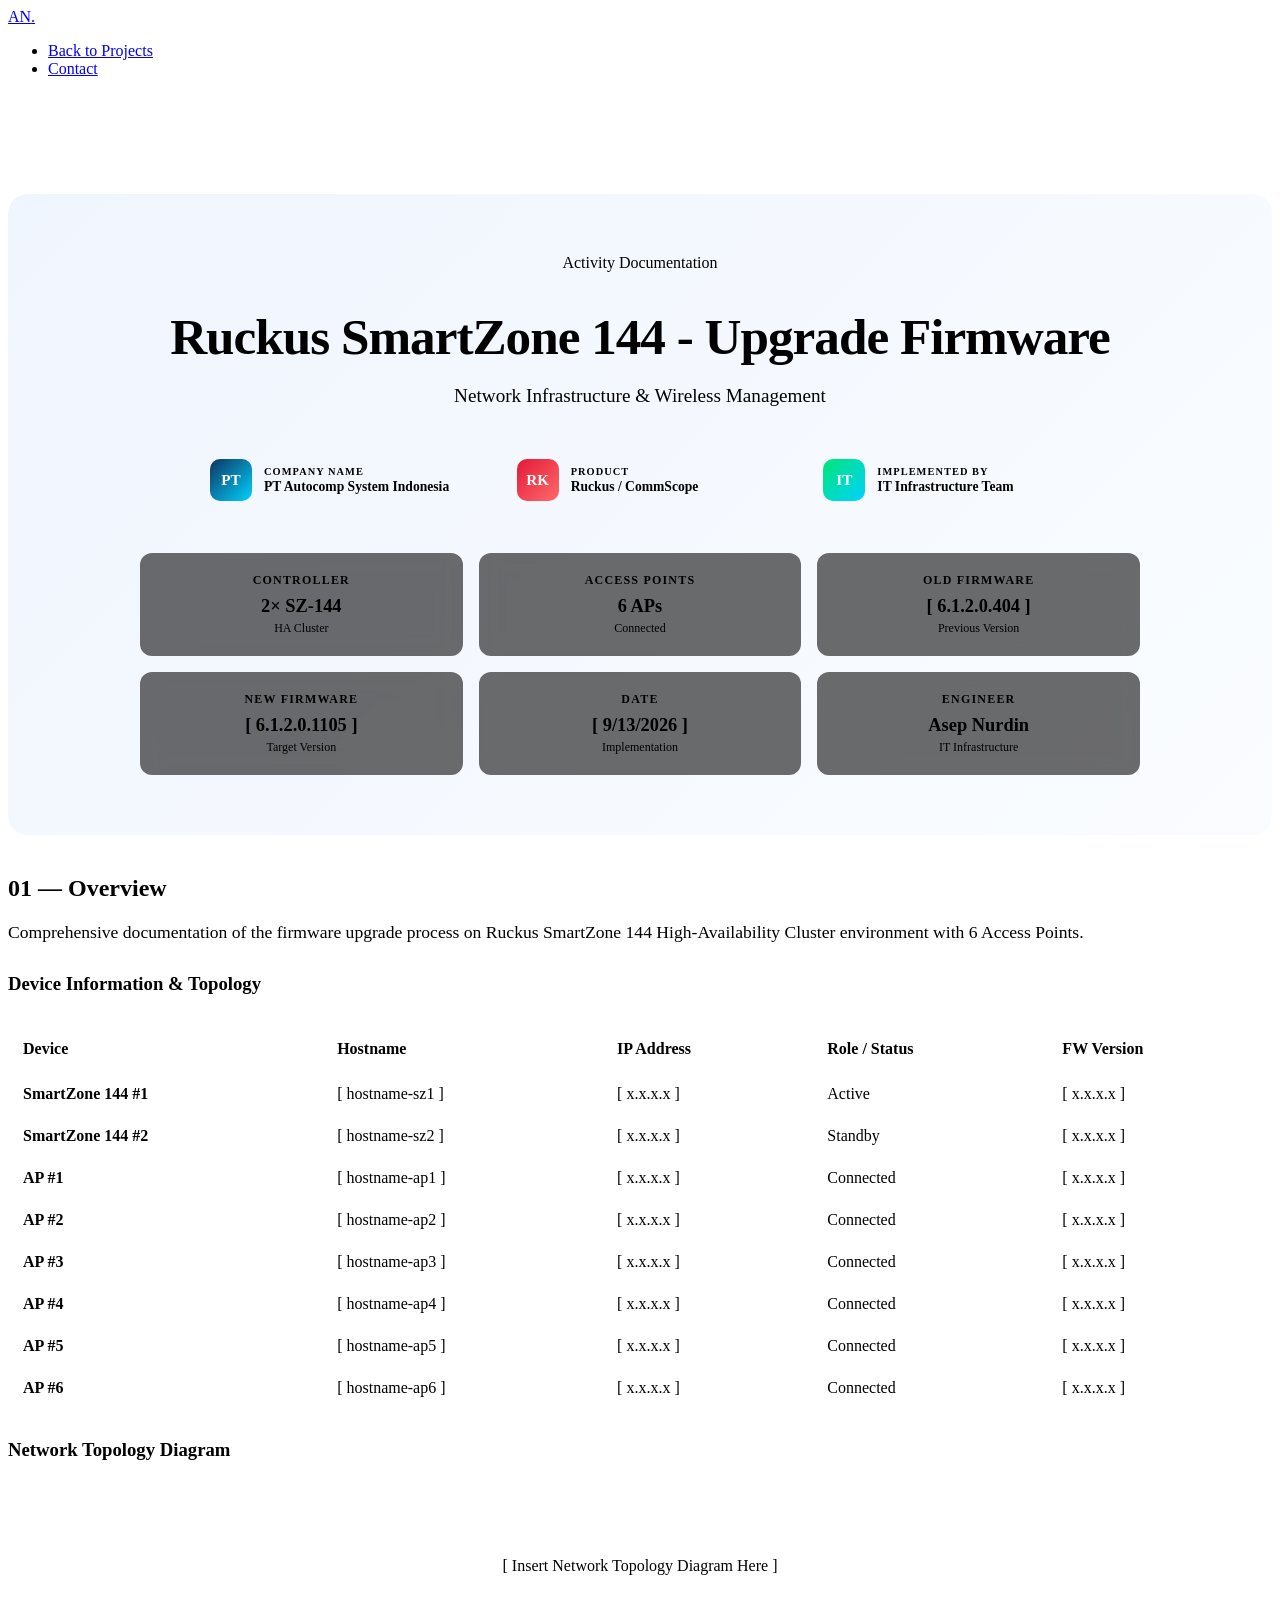
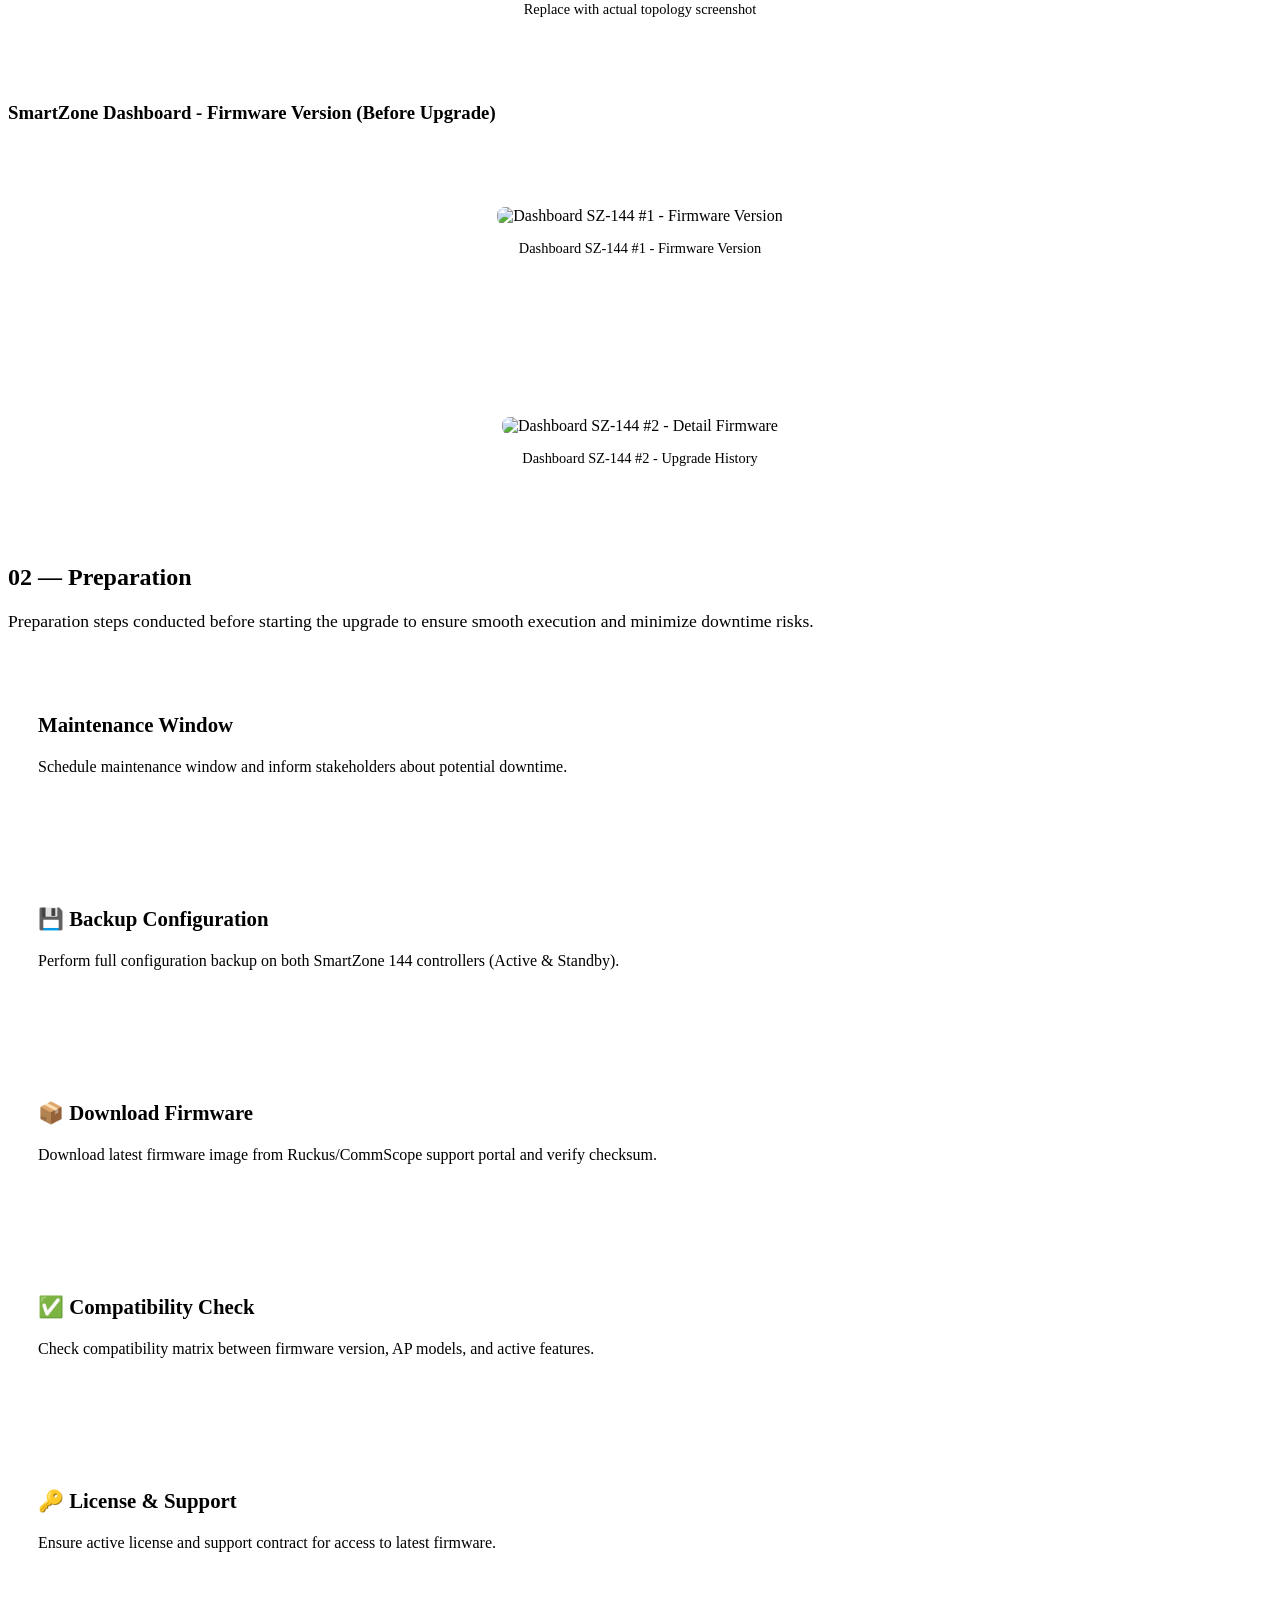
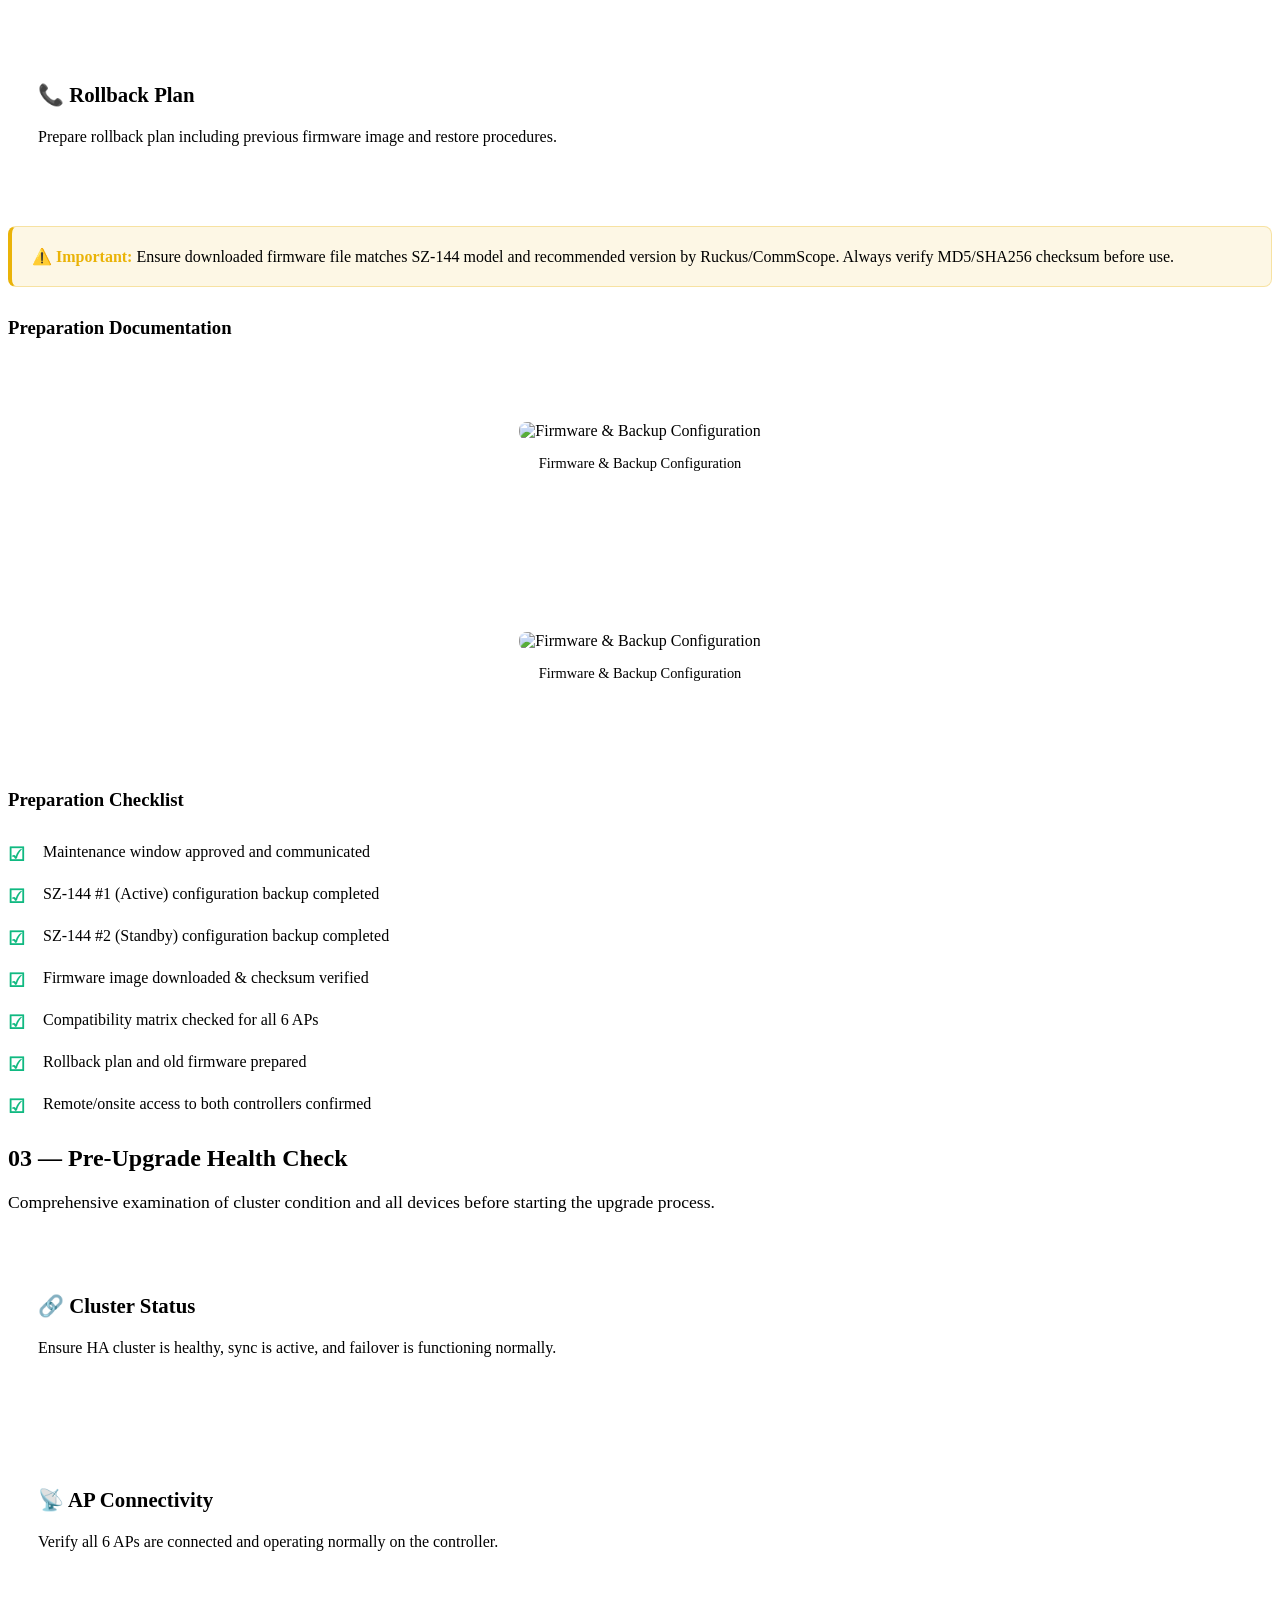
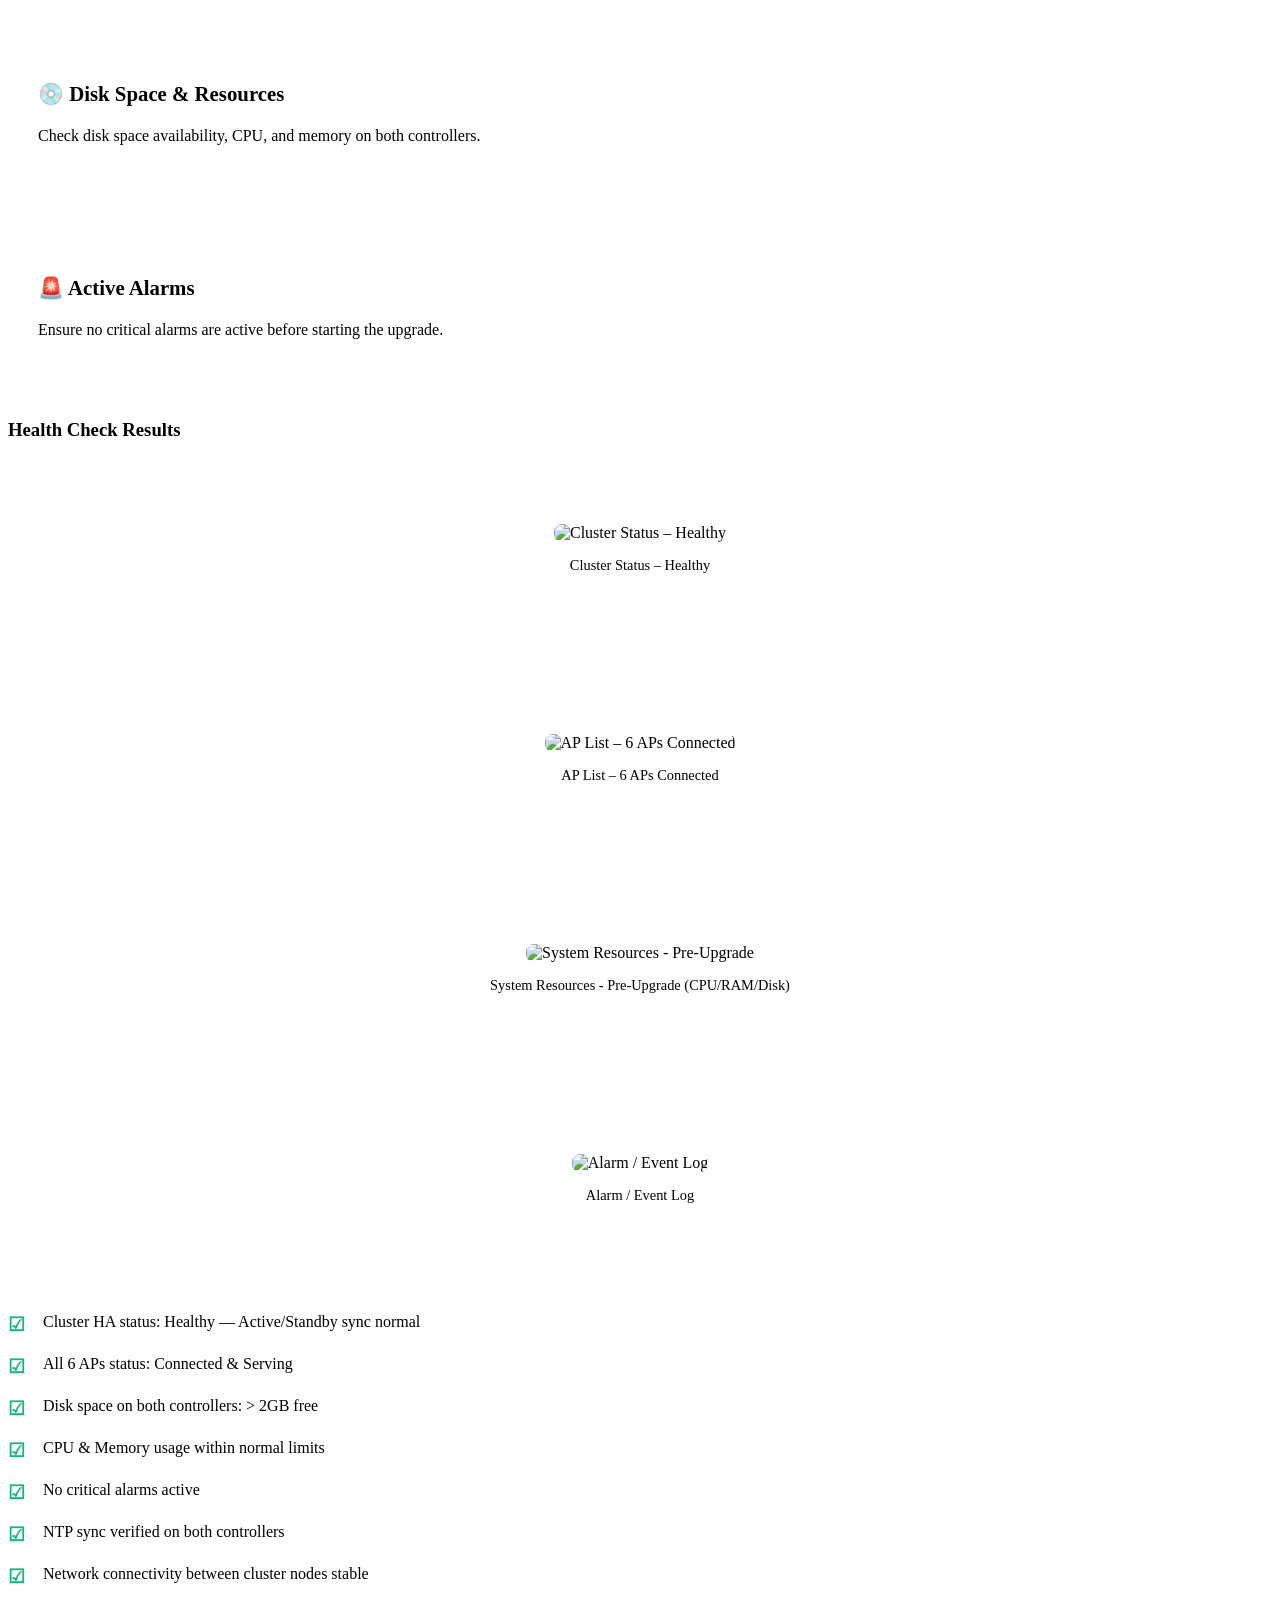
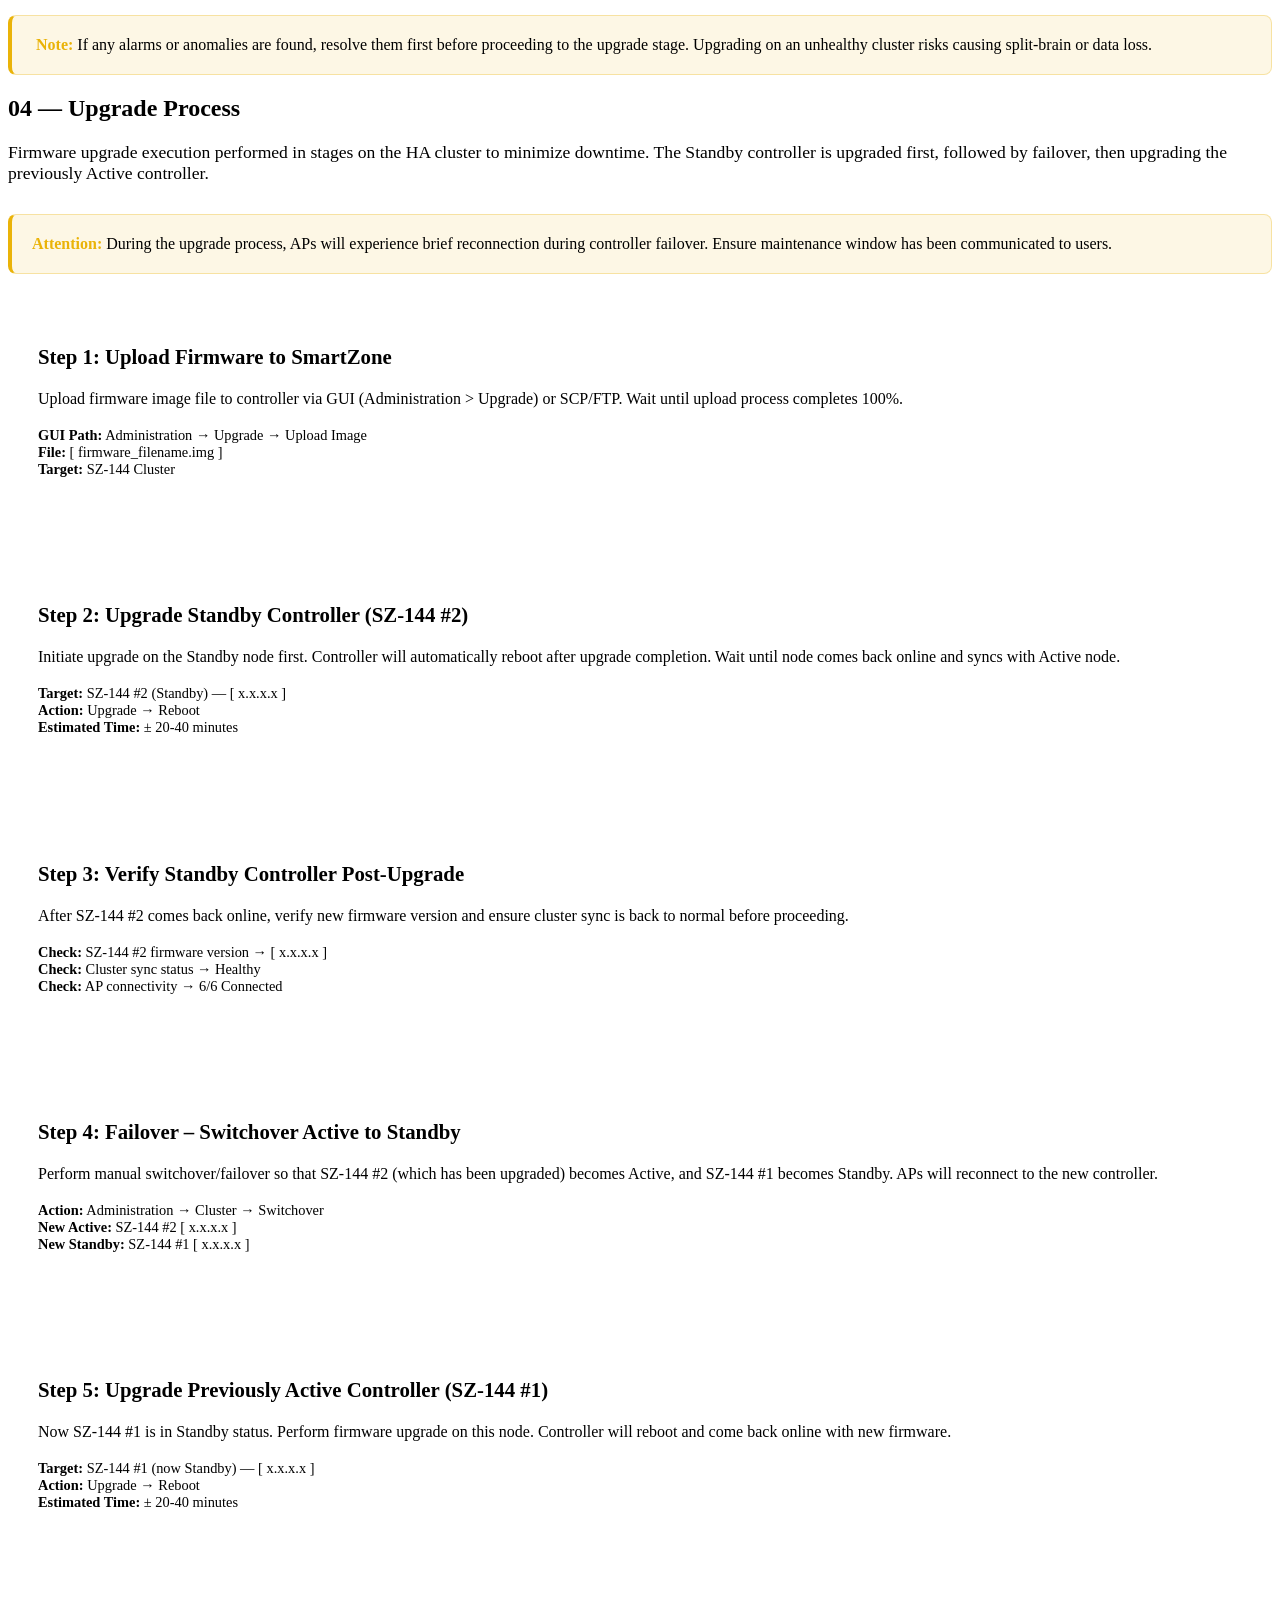
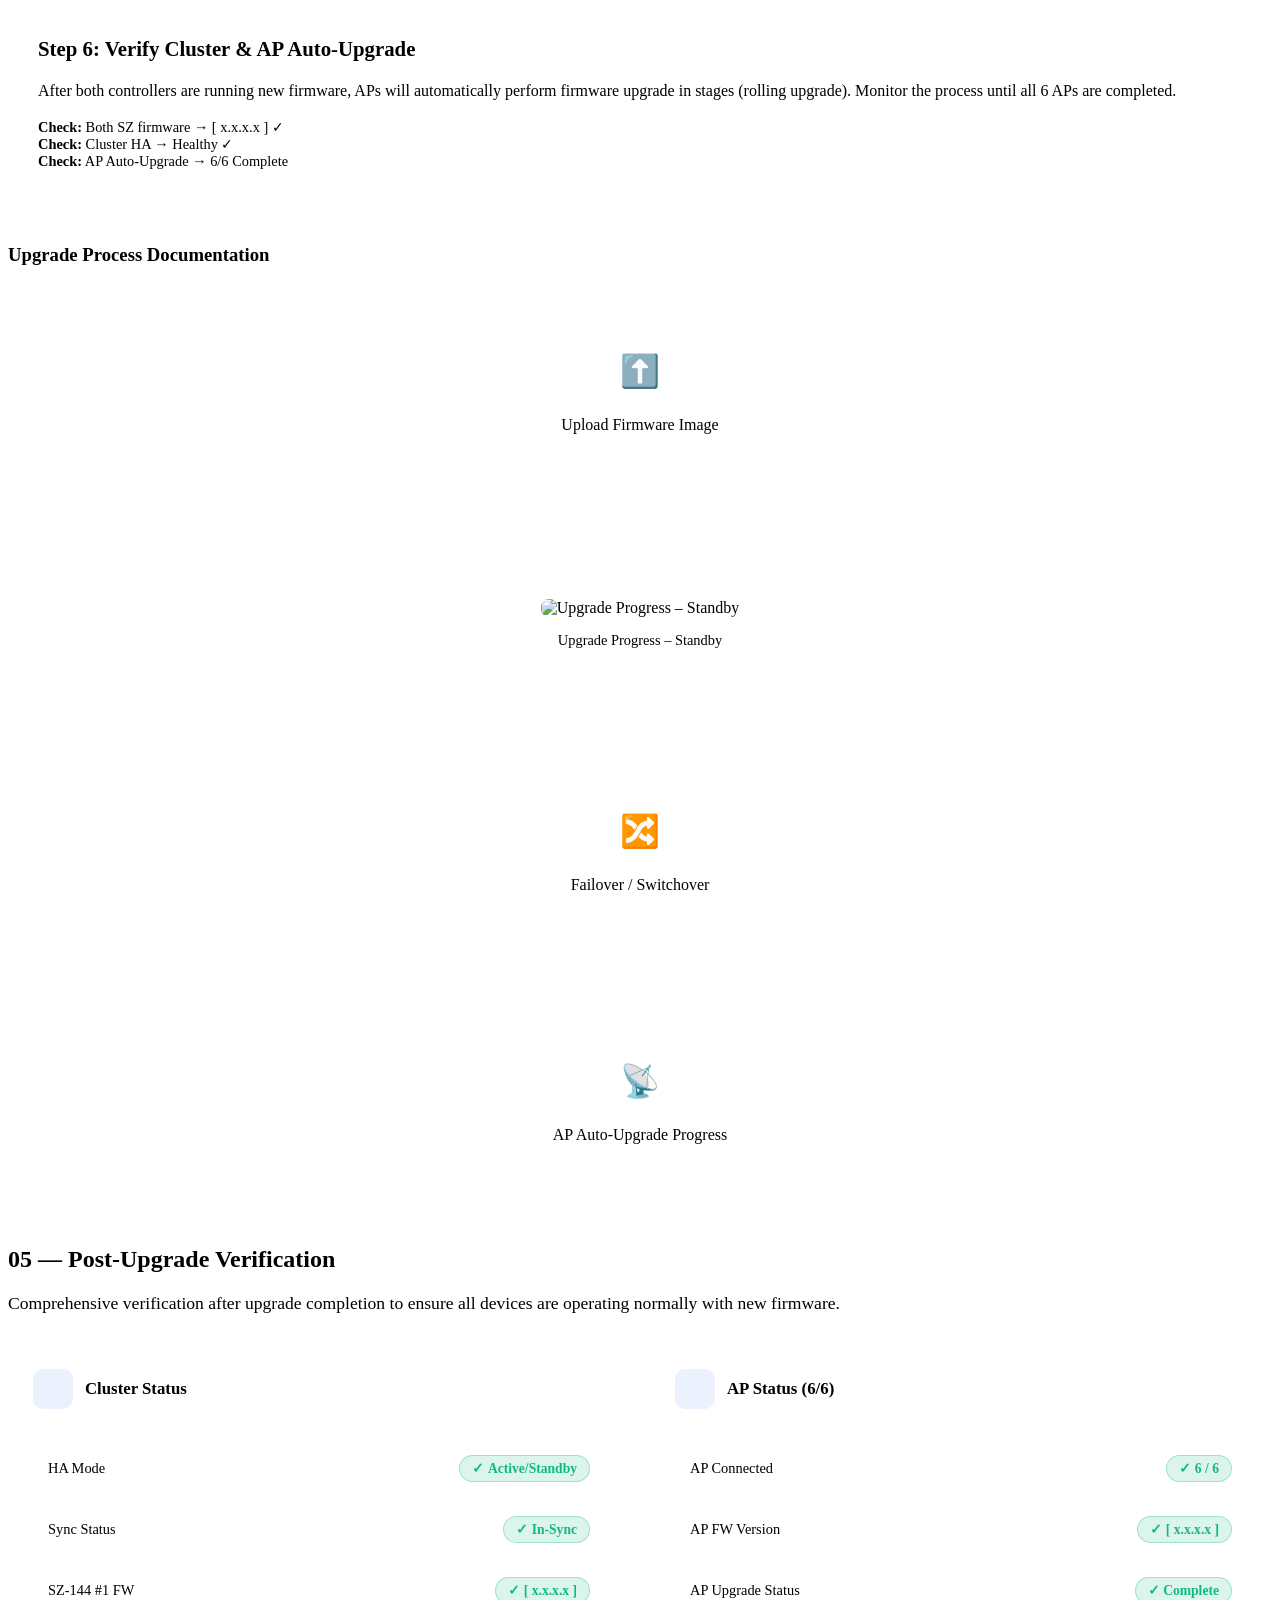
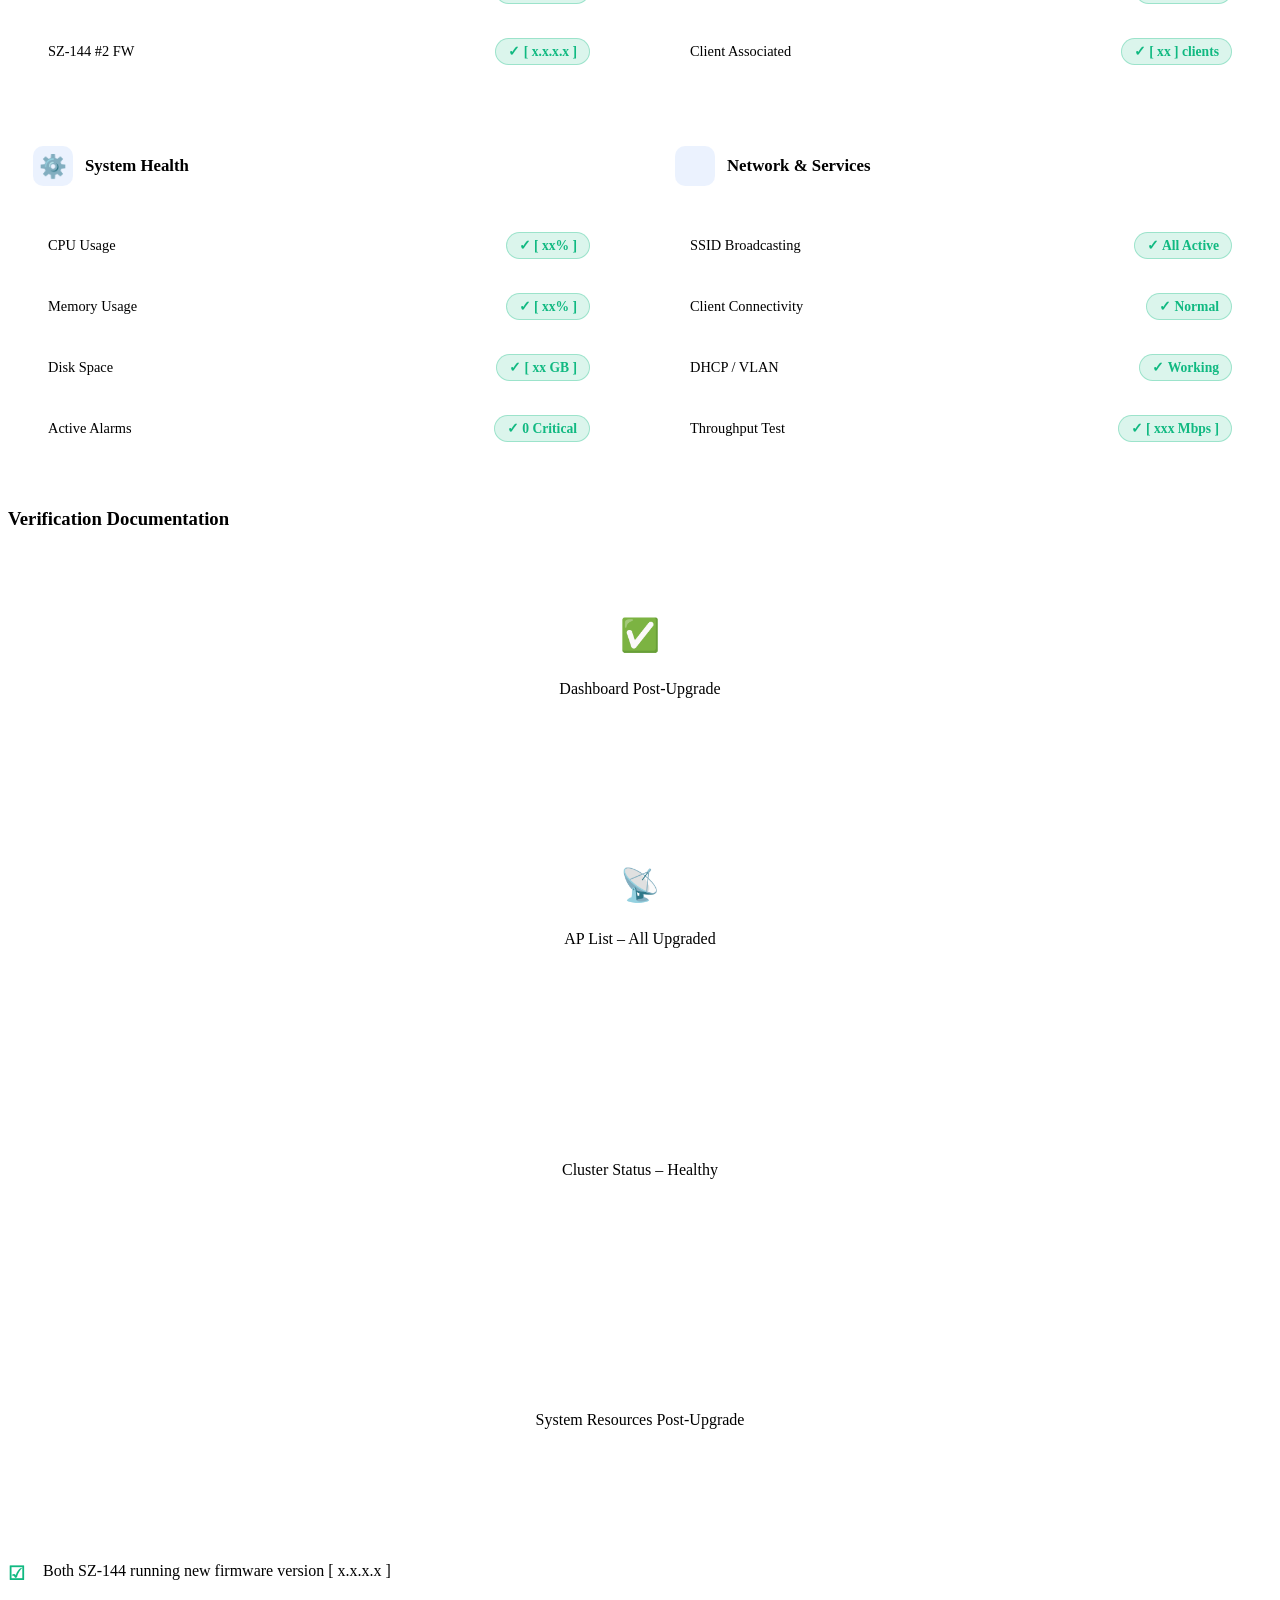
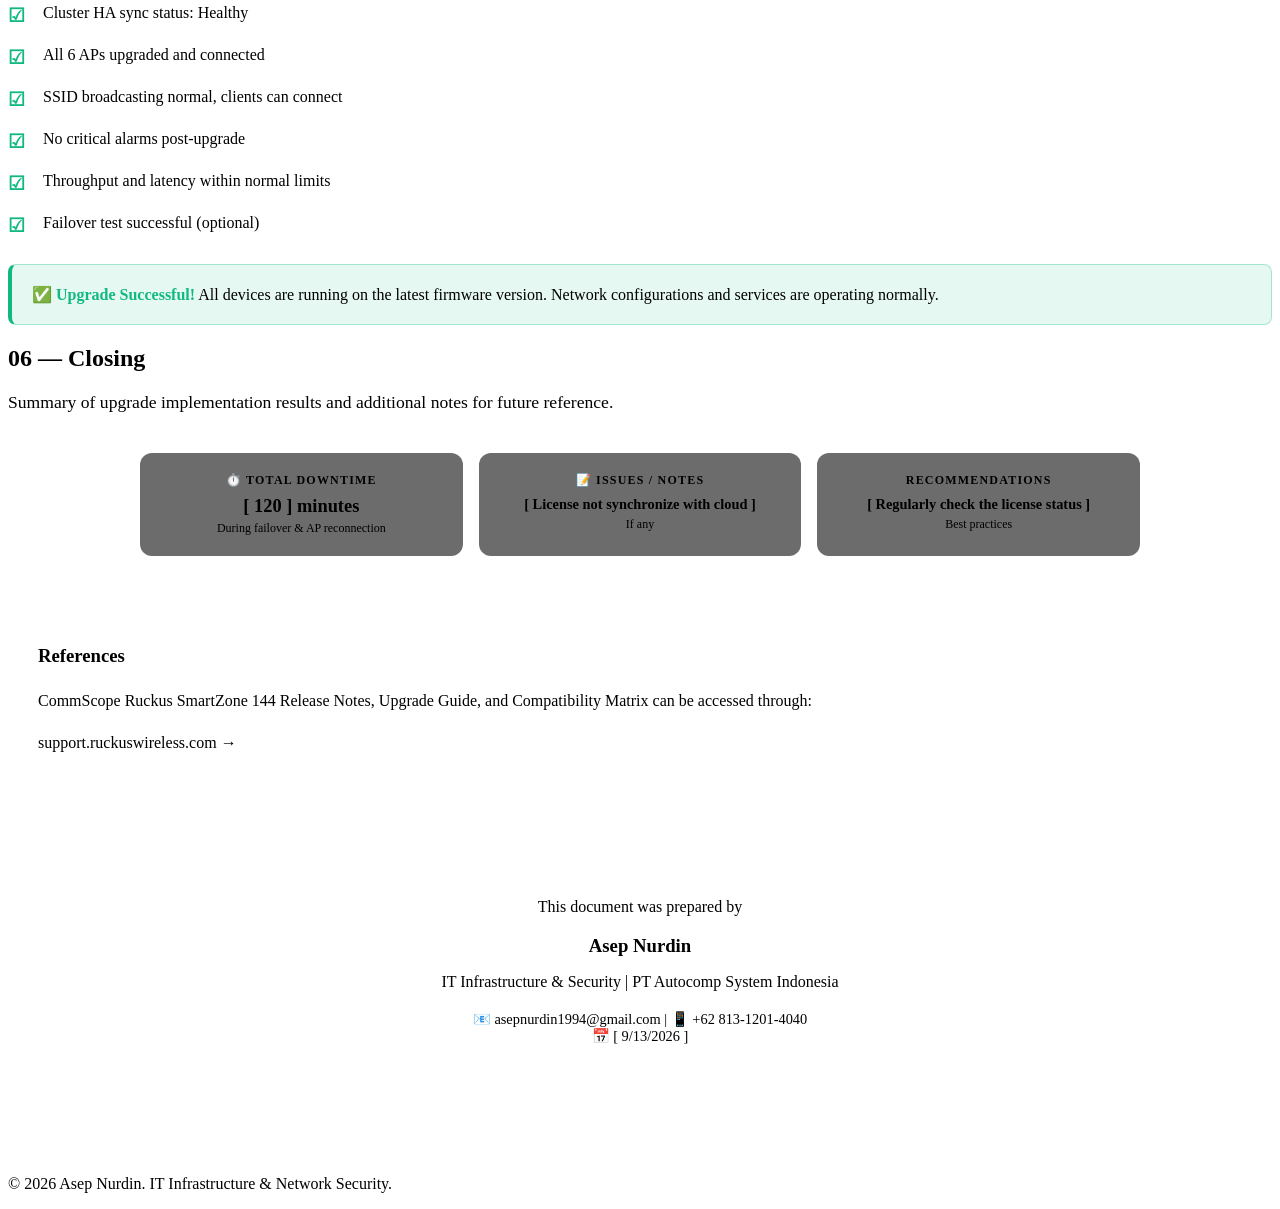
==== commit 01037628: "Update index.html" ====
--- a/project/firmware_upgrade_ruckus_smartzone-144/index.html
+++ b/project/firmware_upgrade_ruckus_smartzone-144/index.html
@@ -580,7 +580,12 @@
                          style="max-width: 100%; border-radius: 8px; border: 1px solid var(--border);">
                     <p style="margin-top: 15px; font-size: 0.9em;">System Resources - Pre-Upgrade (CPU/RAM/Disk)</p>
                 </div>
-                <div class="image-placeholder"><div style="font-size: 2em; margin-bottom: 10px;">🚨</div><p>Alarm / Event Log</p></div>
+                <div class="image-placeholder" style="padding: 20px;">
+                    <img src="/asepnurdin-portfolio/project/firmware_upgrade_ruckus_smartzone-144/picture/alarm_event_log.png?v=1" 
+                         alt="Alarm / Event Log" 
+                         style="max-width: 100%; border-radius: 8px; border: 1px solid var(--border);">
+                    <p style="margin-top: 15px; font-size: 0.9em;">Alarm / Event Log</p>
+                </div>
 
                 <ul class="checklist">
                     <li class="checked">Cluster HA status: Healthy — Active/Standby sync normal</li>
@@ -642,7 +647,7 @@
                 <h3 style="color: var(--accent-light); margin: 30px 0 20px;">Upgrade Process Documentation</h3>
                 <div class="image-placeholder"><div style="font-size: 2em; margin-bottom: 10px;">⬆️</div><p>Upload Firmware Image</p></div>
                 <div class="image-placeholder" style="padding: 20px;">
-                    <img src="/asepnurdin-portfolio/project/firmware_upgrade_ruckus_smartzone-144/picture/upgrade_progress.png?v=1" 
+                    <img src="/asepnurdin-portfolio/project/firmware_upgrade_ruckus_smartzone-144/picture/upgrade_process.png?v=1" 
                          alt="Upgrade Progress – Standby" 
                          style="max-width: 100%; border-radius: 8px; border: 1px solid var(--border);">
                     <p style="margin-top: 15px; font-size: 0.9em;">Upgrade Progress – Standby</p>
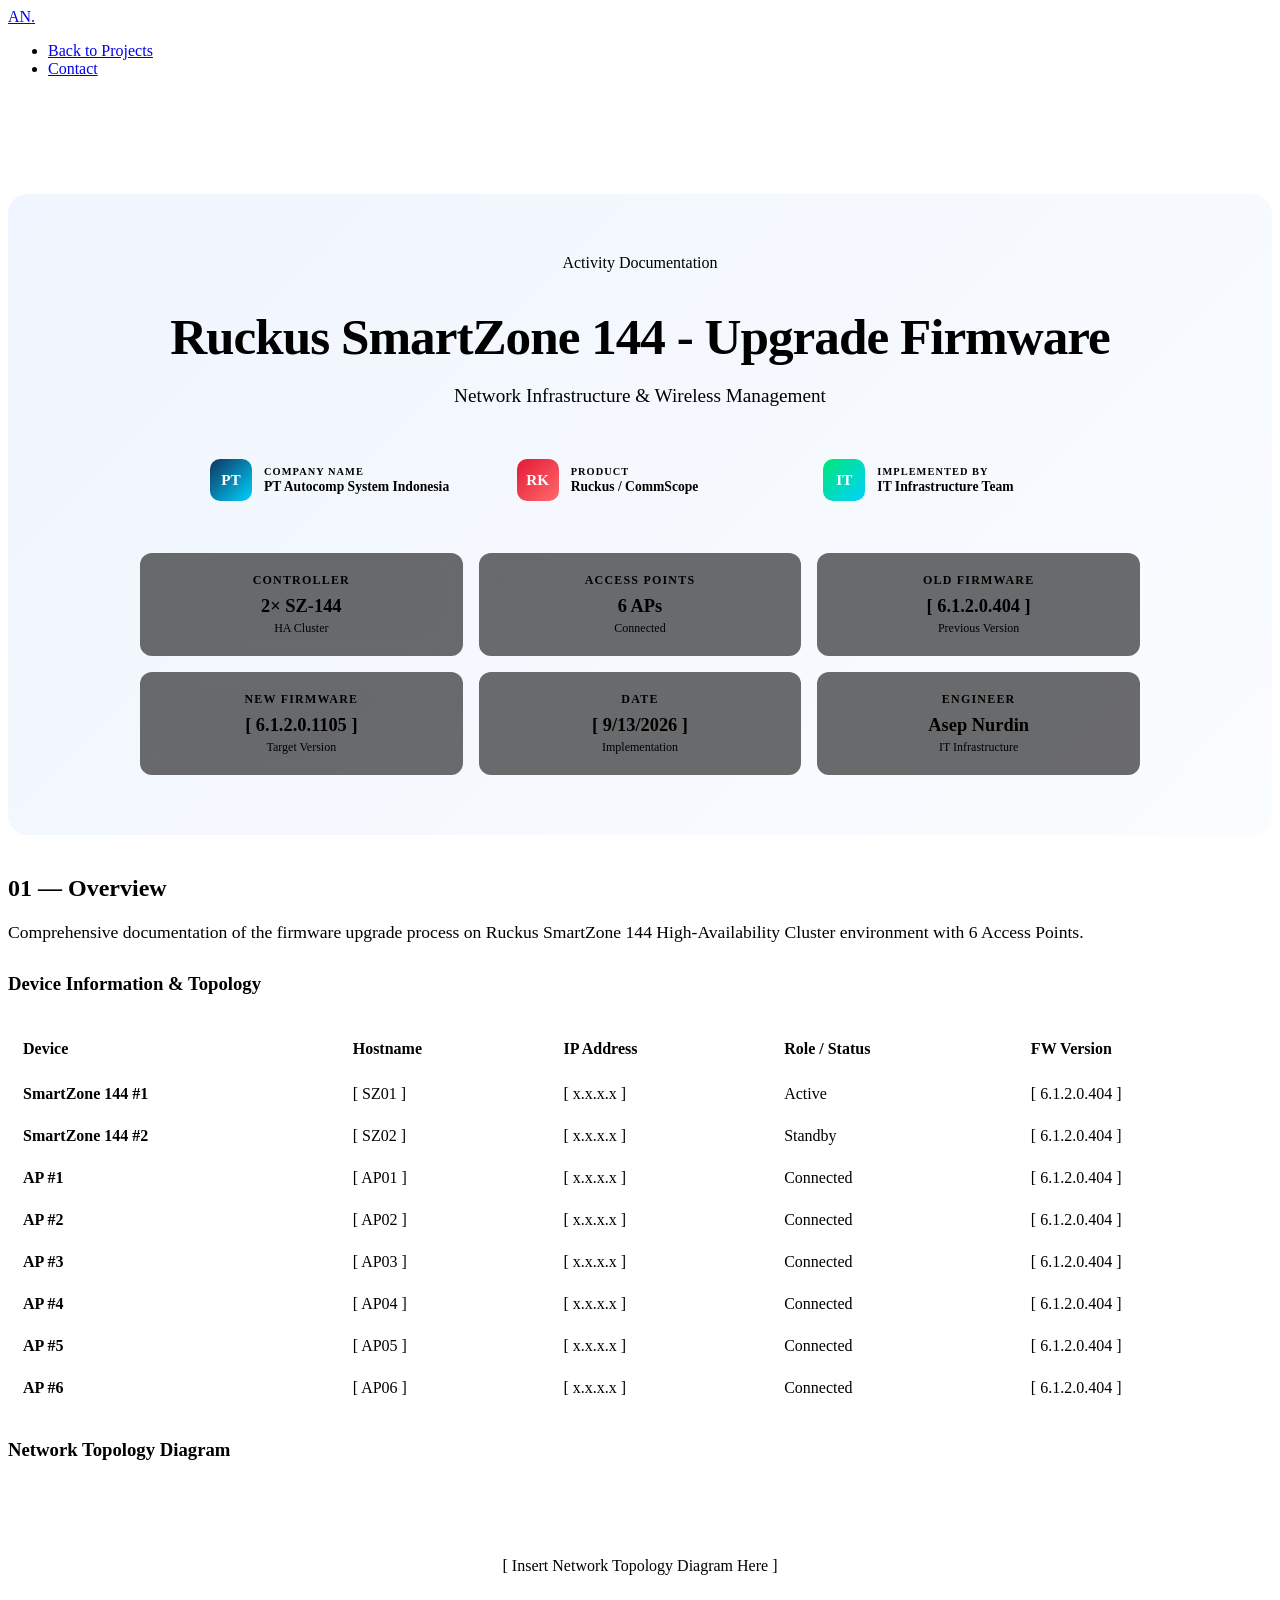
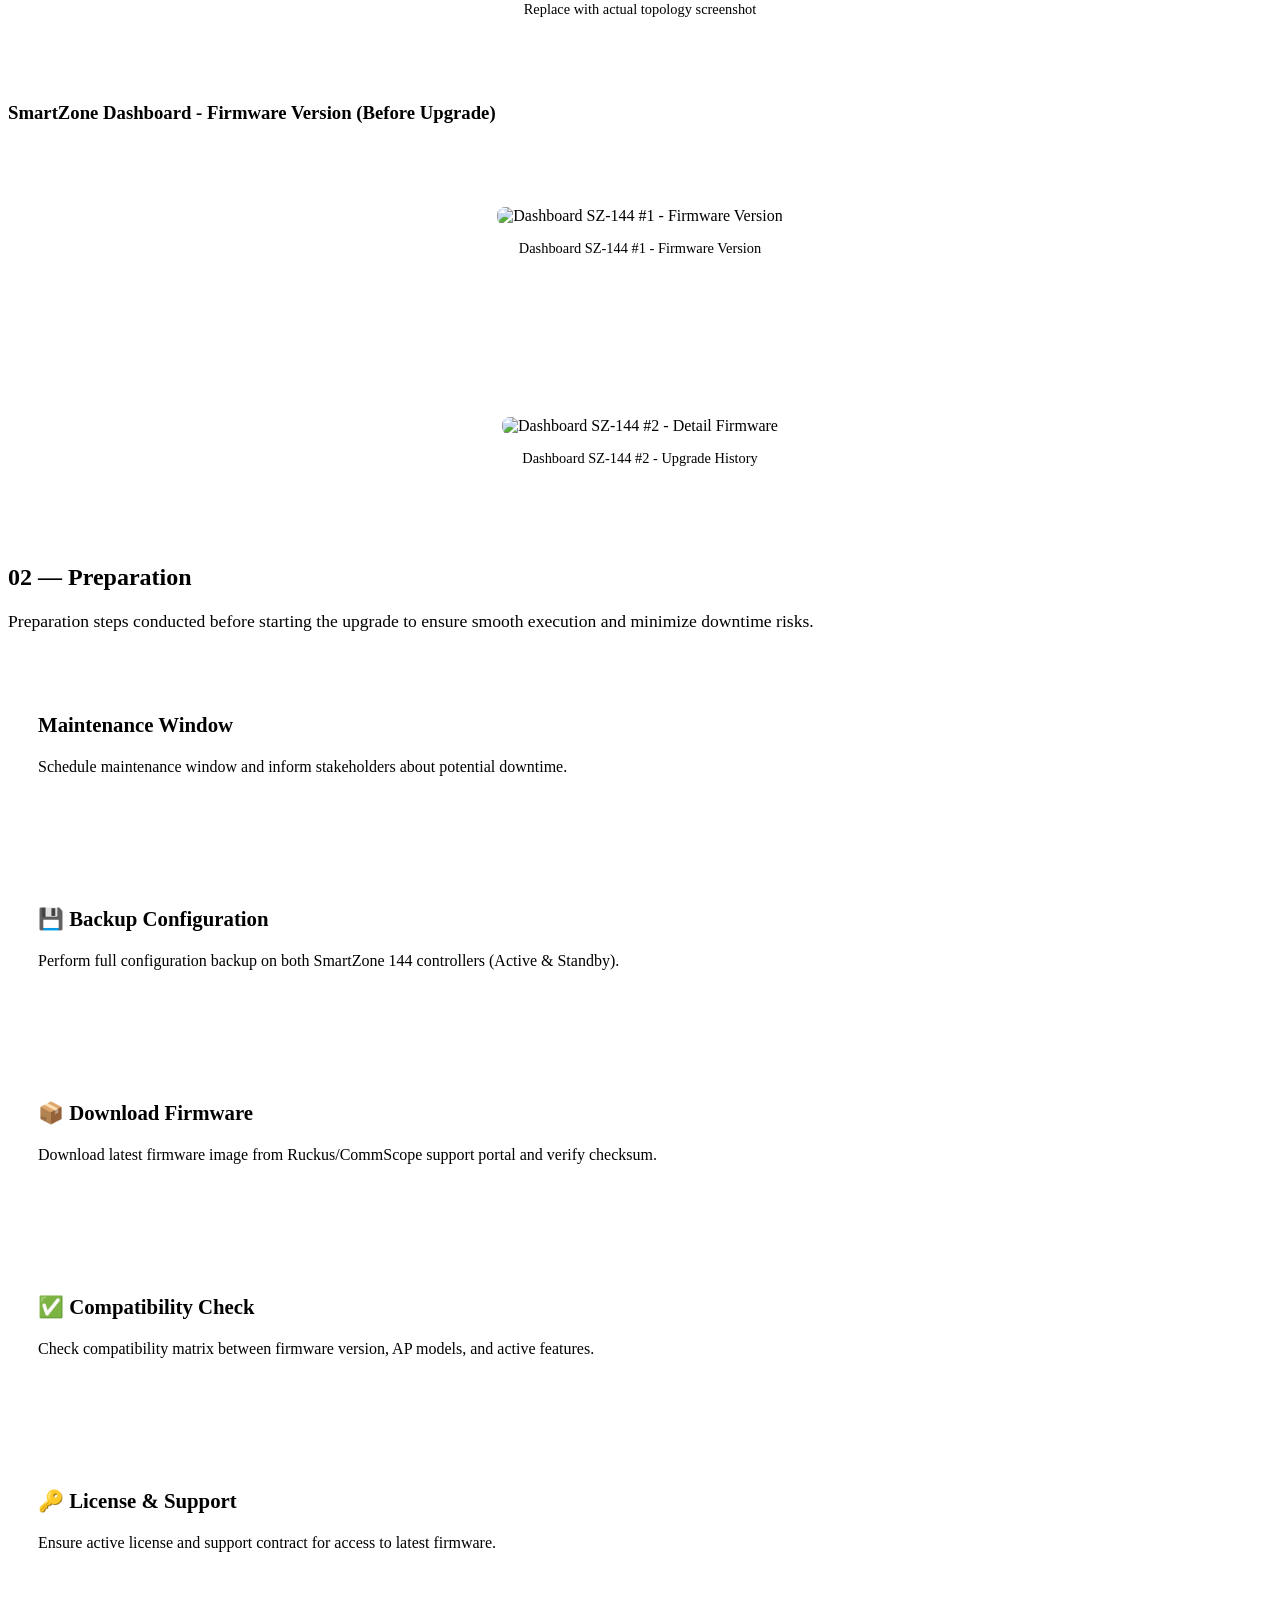
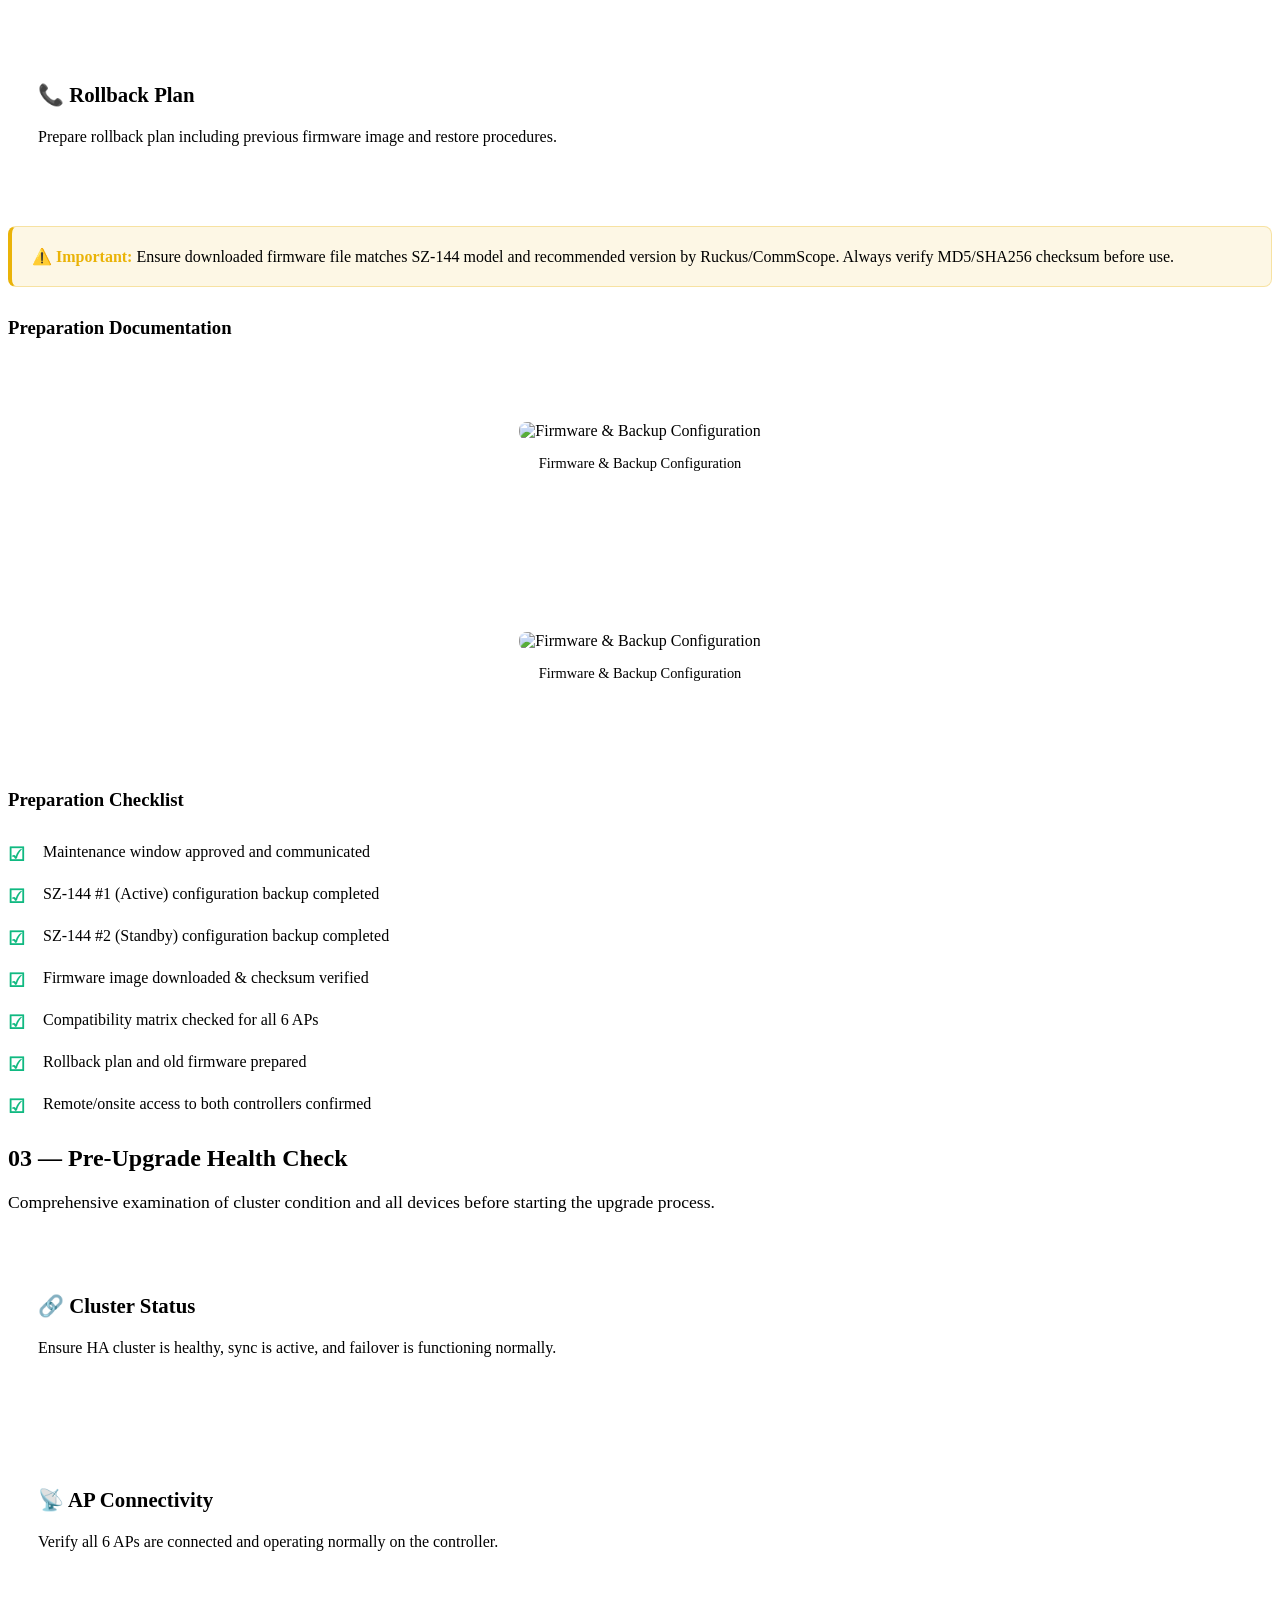
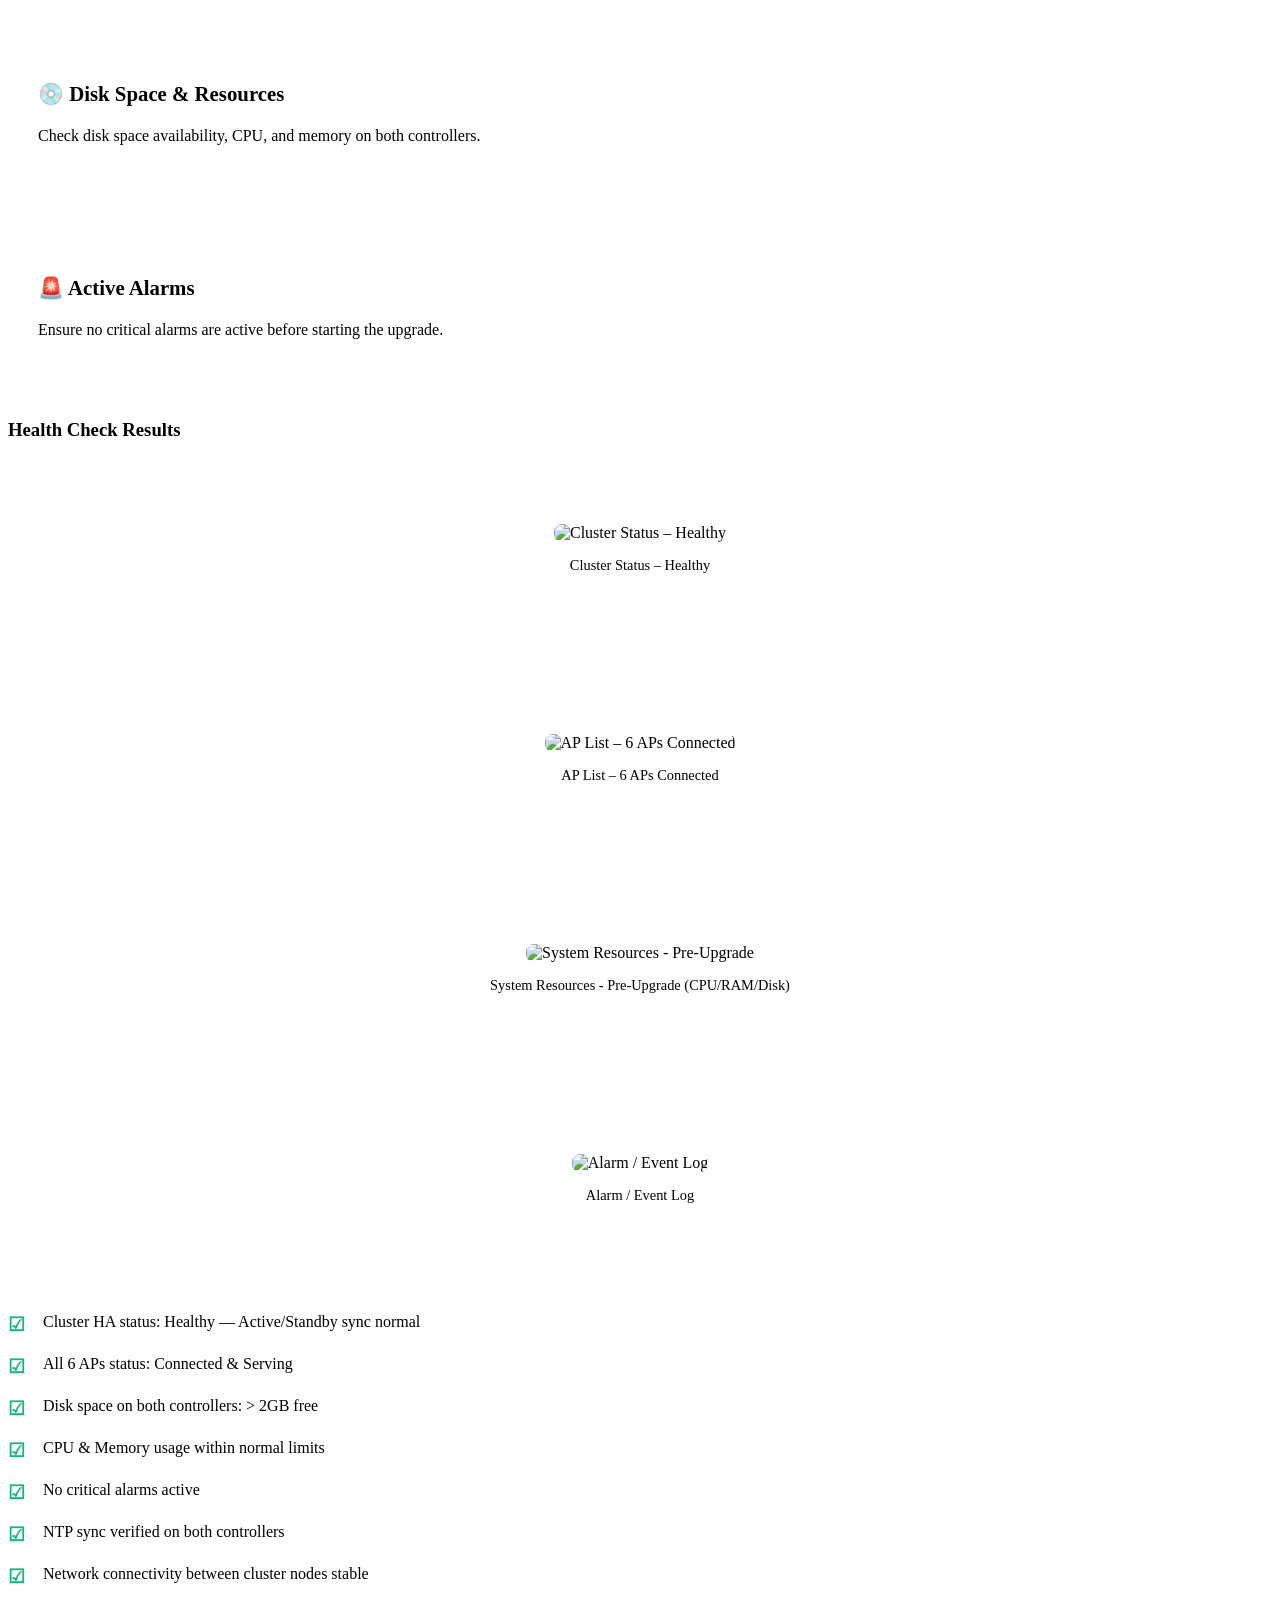
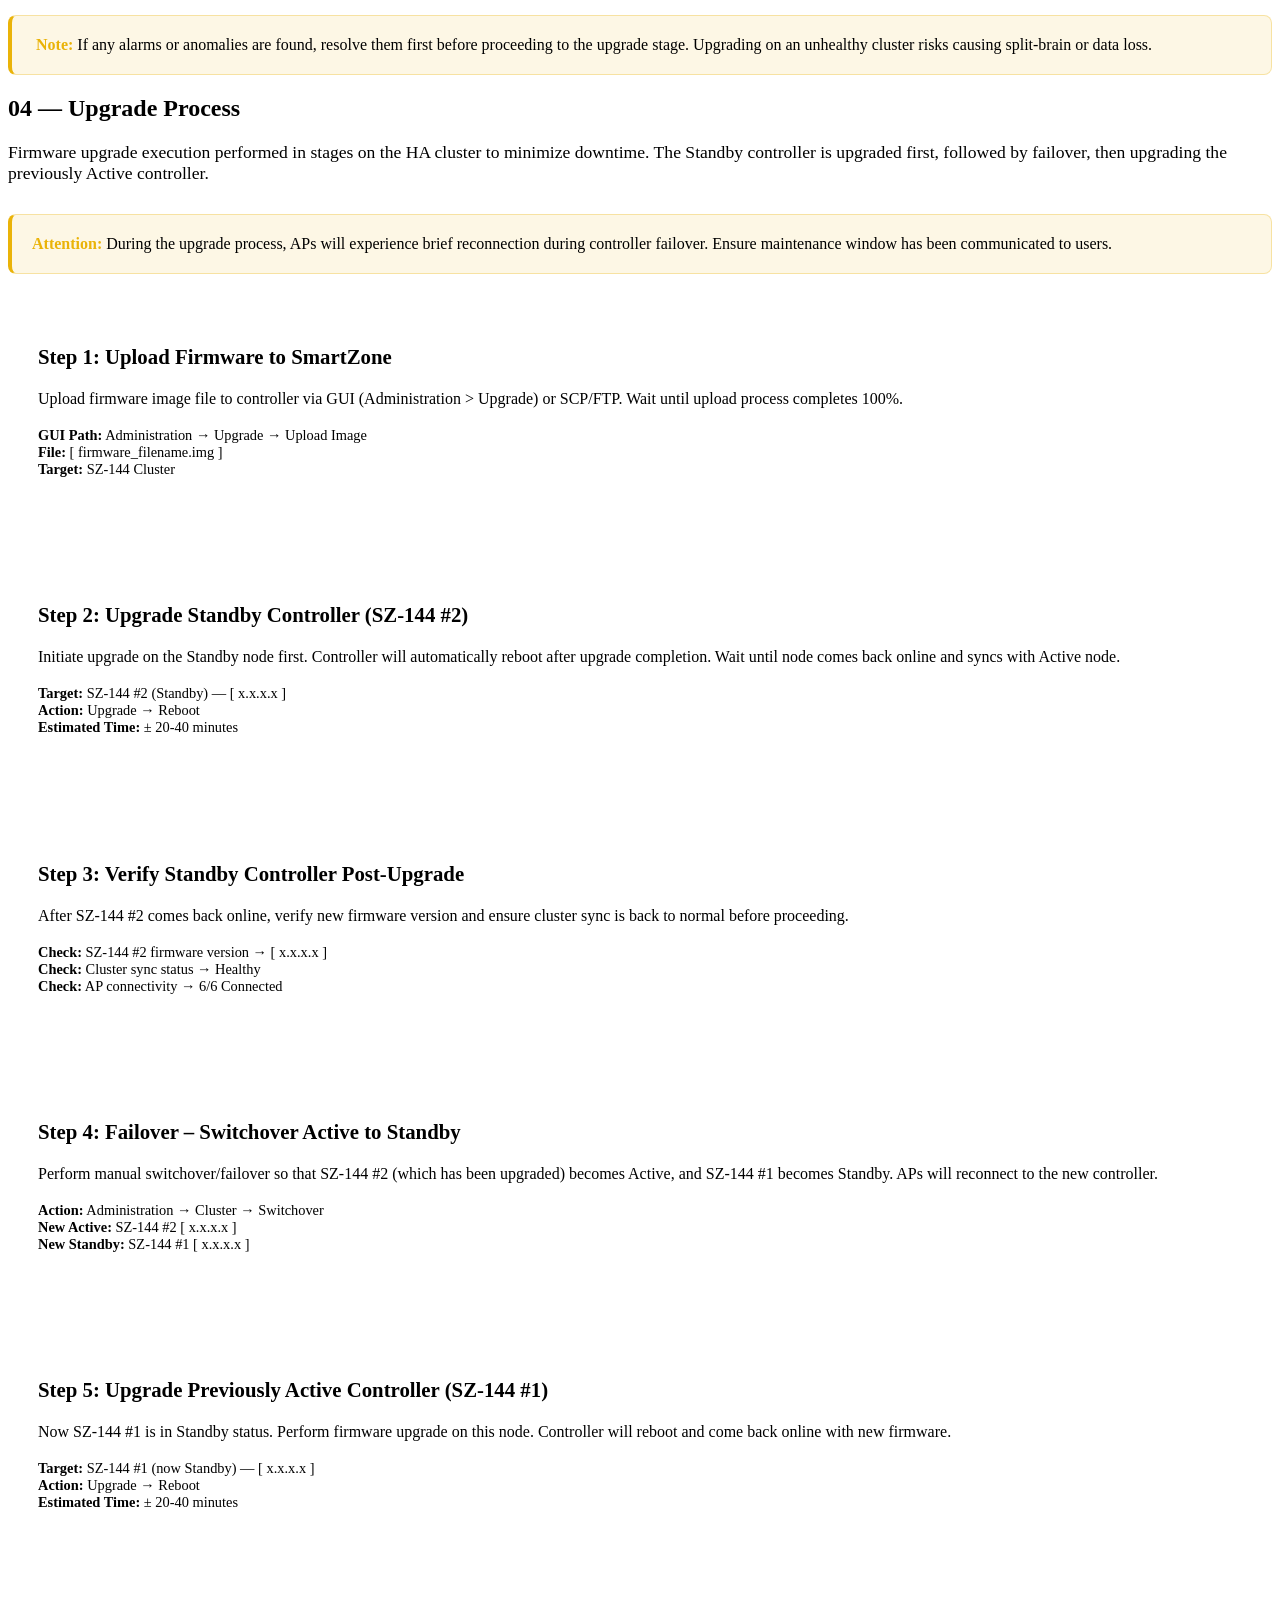
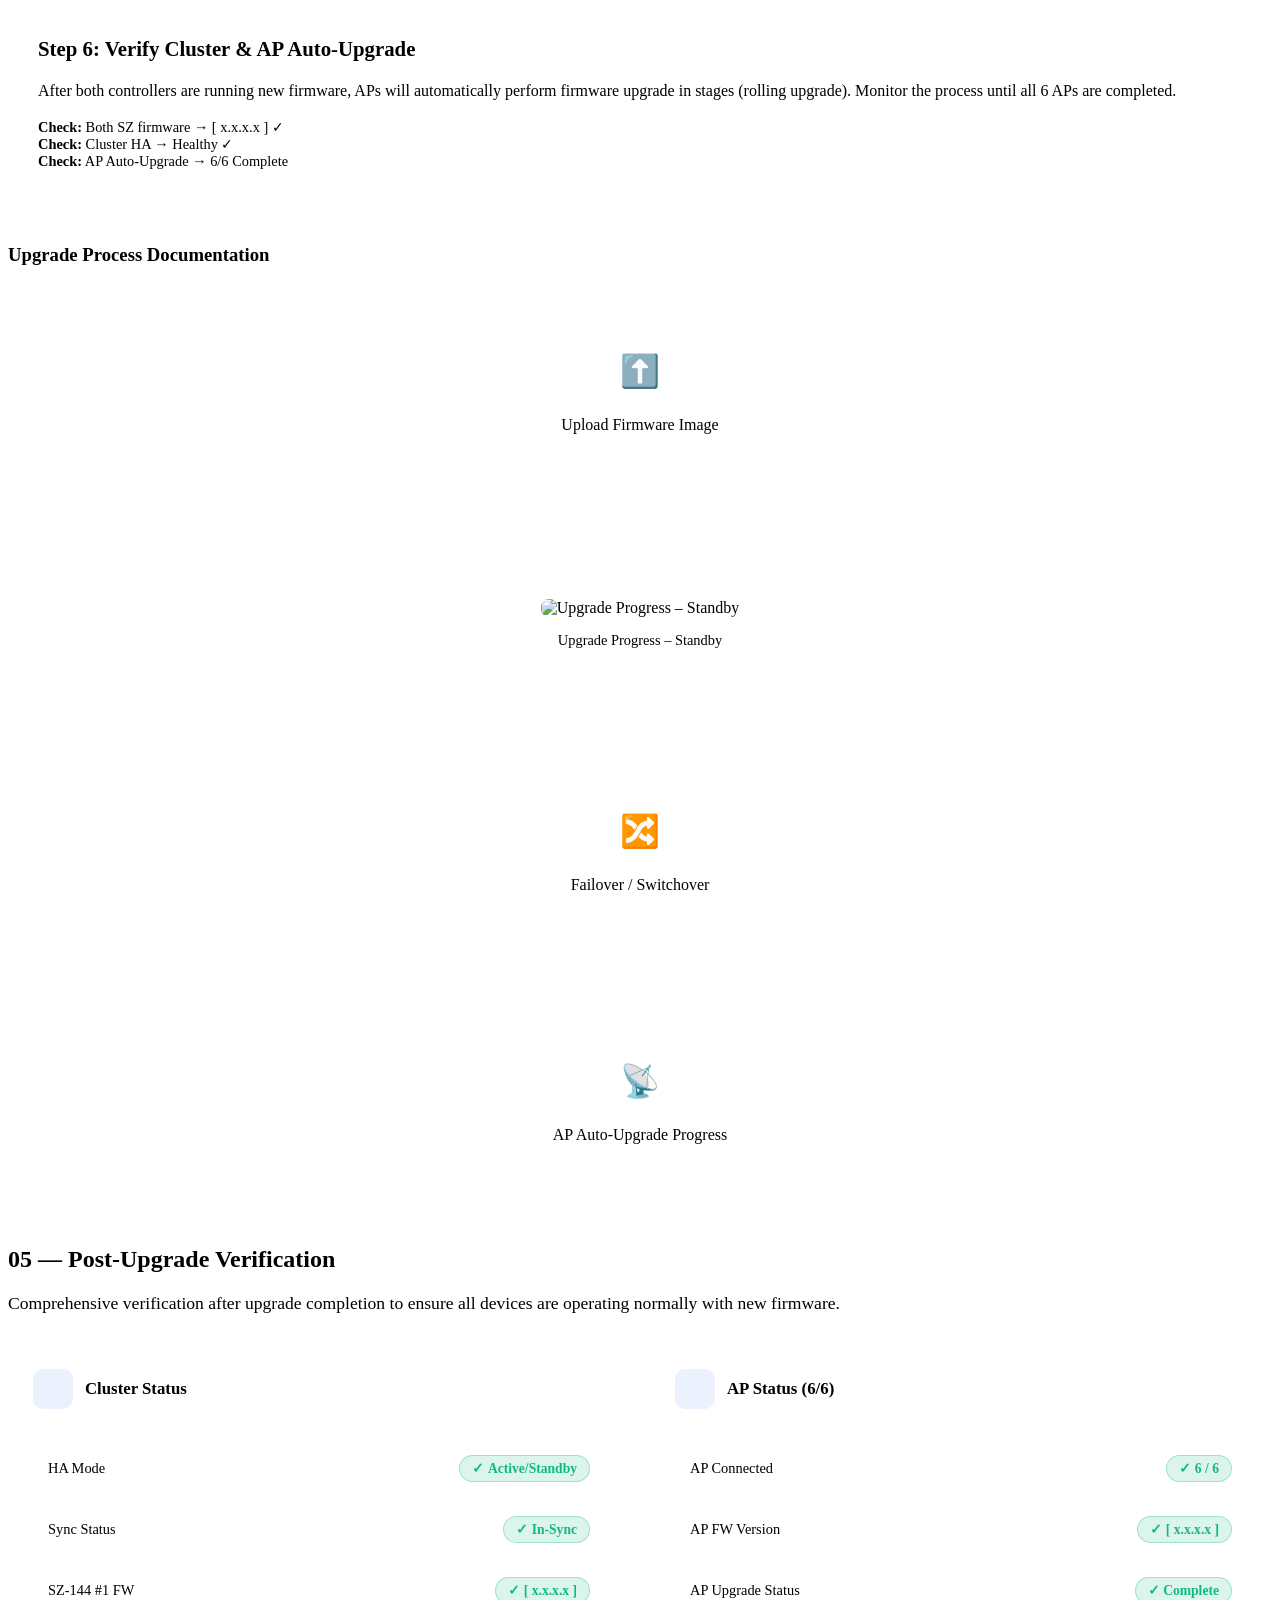
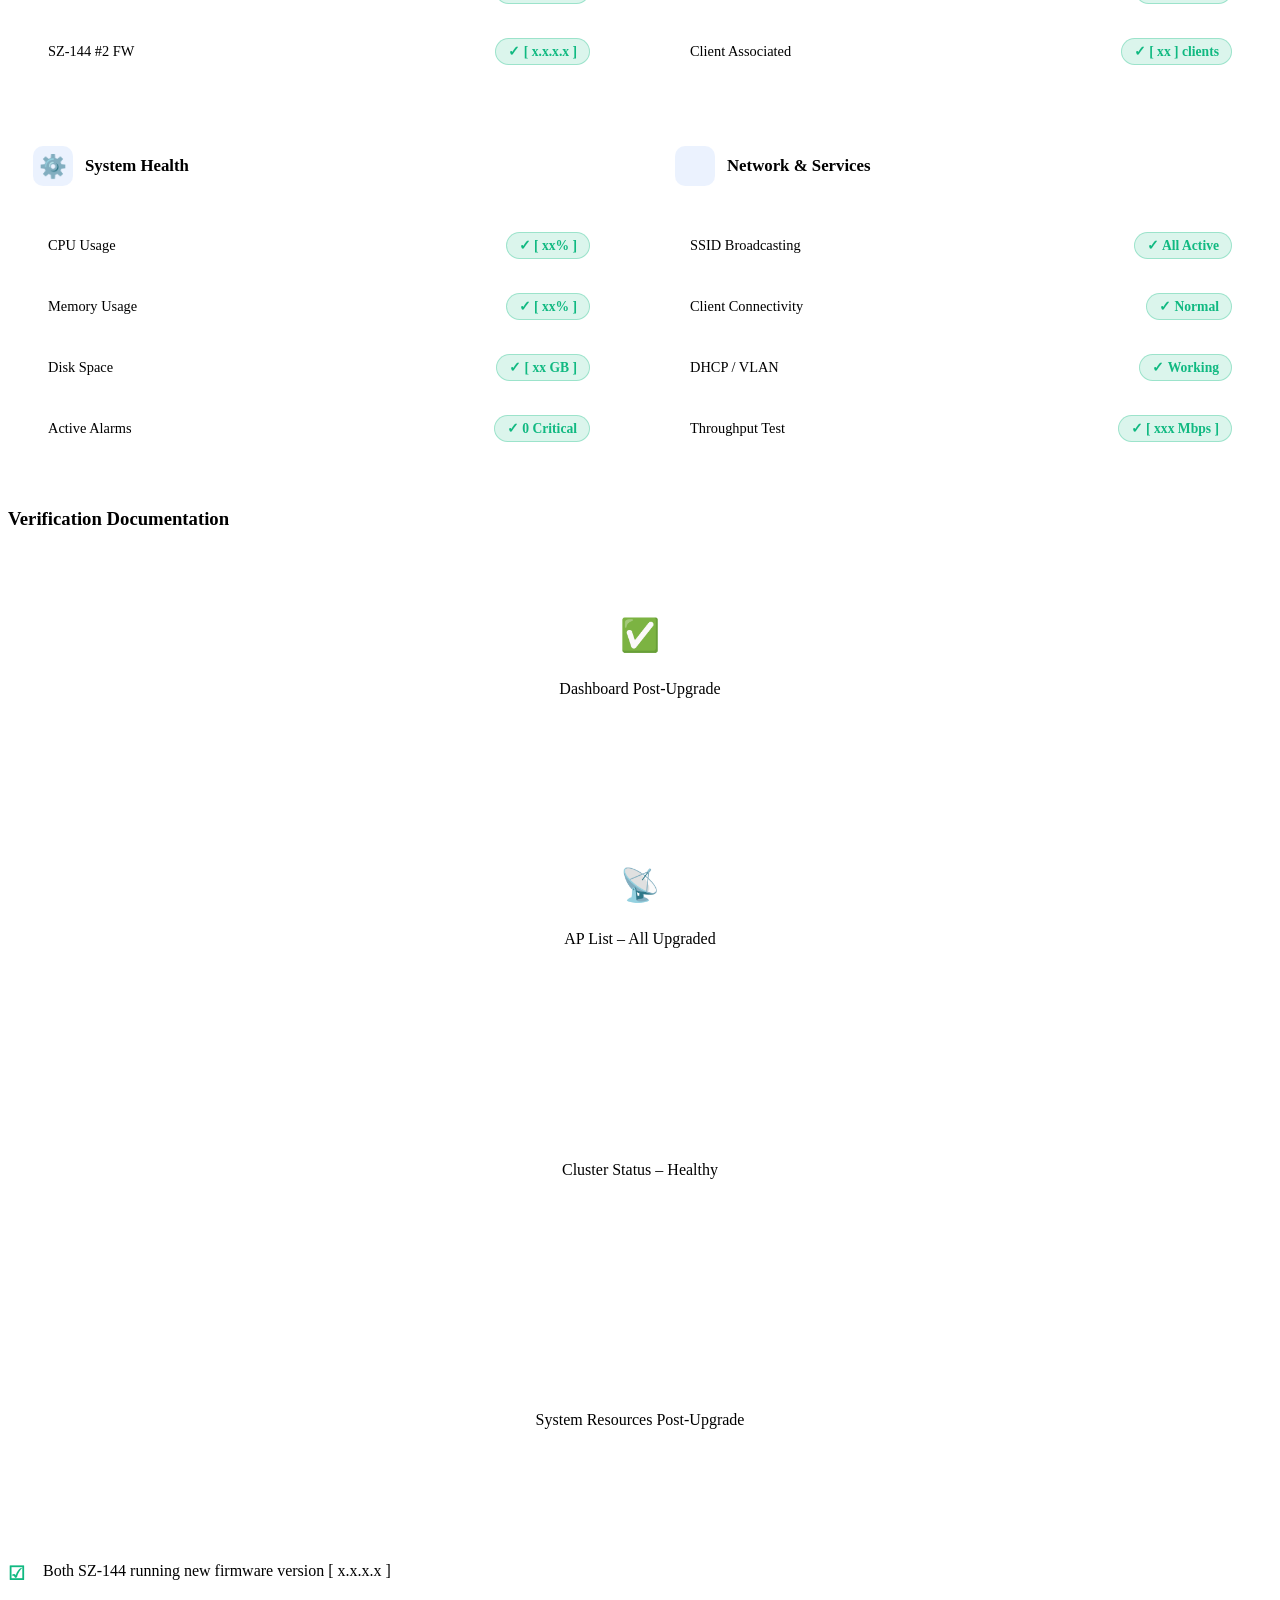
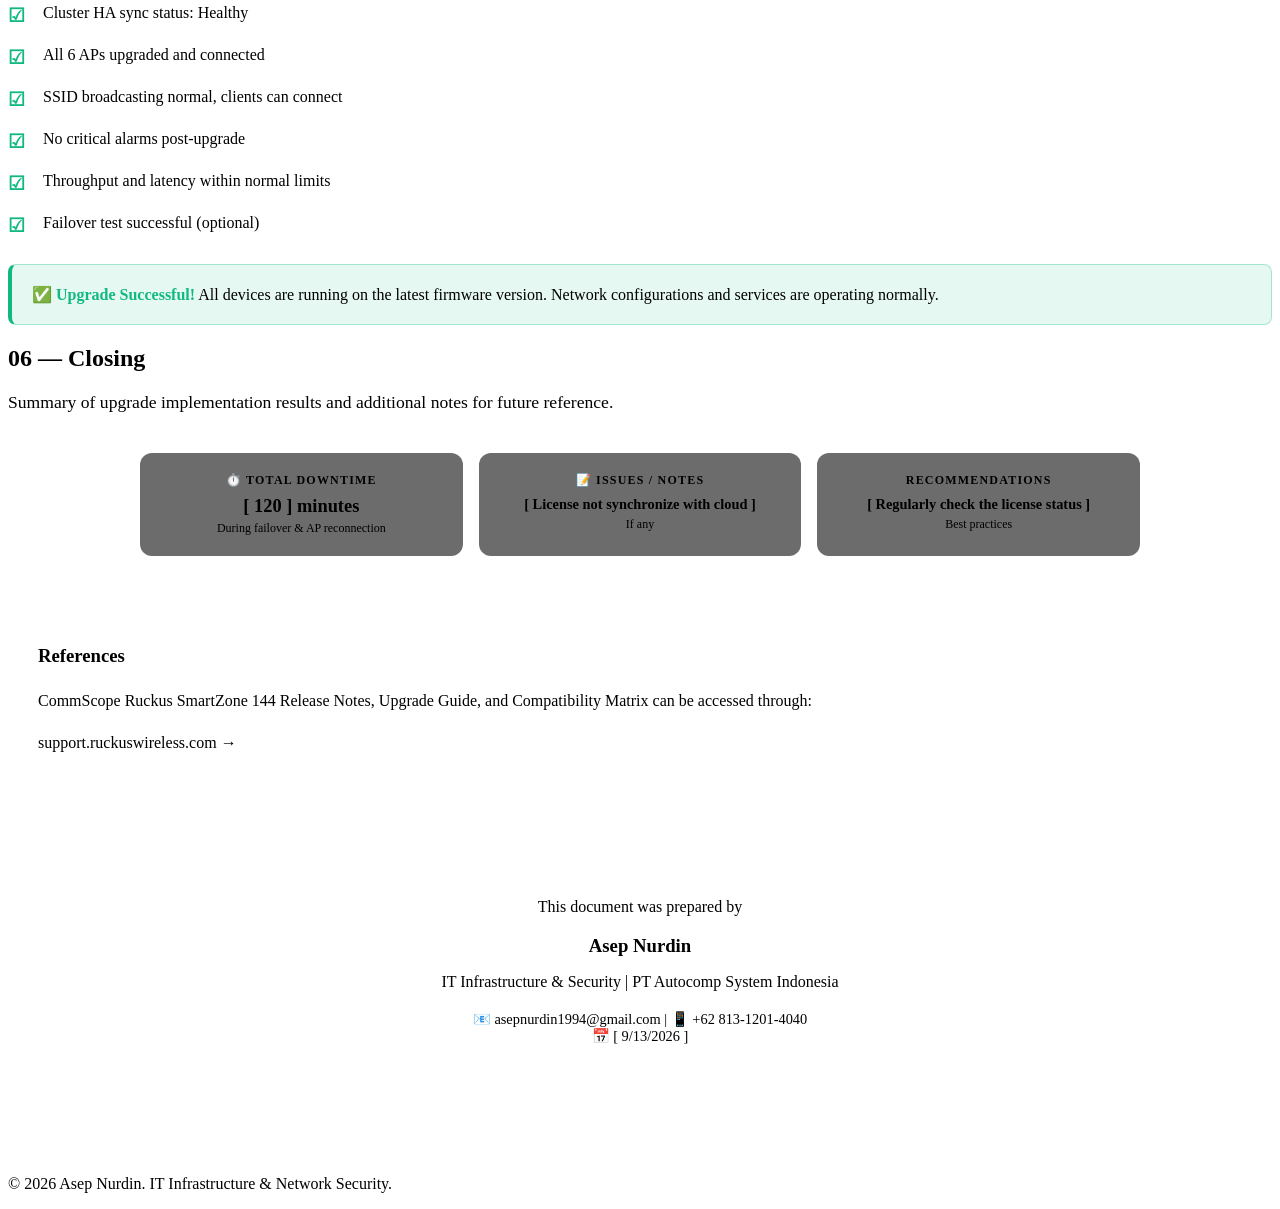
==== commit 77aaaf95: "Update index.html" ====
--- a/project/firmware_upgrade_ruckus_smartzone-144/index.html
+++ b/project/firmware_upgrade_ruckus_smartzone-144/index.html
@@ -472,14 +472,14 @@
                         </tr>
                     </thead>
                     <tbody>
-                        <tr><td><strong>SmartZone 144 #1</strong></td><td>[ hostname-sz1 ]</td><td>[ x.x.x.x ]</td><td>Active</td><td>[ x.x.x.x ]</td></tr>
-                        <tr><td><strong>SmartZone 144 #2</strong></td><td>[ hostname-sz2 ]</td><td>[ x.x.x.x ]</td><td>Standby</td><td>[ x.x.x.x ]</td></tr>
-                        <tr><td><strong>AP #1</strong></td><td>[ hostname-ap1 ]</td><td>[ x.x.x.x ]</td><td>Connected</td><td>[ x.x.x.x ]</td></tr>
-                        <tr><td><strong>AP #2</strong></td><td>[ hostname-ap2 ]</td><td>[ x.x.x.x ]</td><td>Connected</td><td>[ x.x.x.x ]</td></tr>
-                        <tr><td><strong>AP #3</strong></td><td>[ hostname-ap3 ]</td><td>[ x.x.x.x ]</td><td>Connected</td><td>[ x.x.x.x ]</td></tr>
-                        <tr><td><strong>AP #4</strong></td><td>[ hostname-ap4 ]</td><td>[ x.x.x.x ]</td><td>Connected</td><td>[ x.x.x.x ]</td></tr>
-                        <tr><td><strong>AP #5</strong></td><td>[ hostname-ap5 ]</td><td>[ x.x.x.x ]</td><td>Connected</td><td>[ x.x.x.x ]</td></tr>
-                        <tr><td><strong>AP #6</strong></td><td>[ hostname-ap6 ]</td><td>[ x.x.x.x ]</td><td>Connected</td><td>[ x.x.x.x ]</td></tr>
+                        <tr><td><strong>SmartZone 144 #1</strong></td><td>[ SZ01 ]</td><td>[ x.x.x.x ]</td><td>Active</td><td>[ 6.1.2.0.404 ]</td></tr>
+                        <tr><td><strong>SmartZone 144 #2</strong></td><td>[ SZ02 ]</td><td>[ x.x.x.x ]</td><td>Standby</td><td>[ 6.1.2.0.404 ]</td></tr>
+                        <tr><td><strong>AP #1</strong></td><td>[ AP01 ]</td><td>[ x.x.x.x ]</td><td>Connected</td><td>[ 6.1.2.0.404 ]</td></tr>
+                        <tr><td><strong>AP #2</strong></td><td>[ AP02 ]</td><td>[ x.x.x.x ]</td><td>Connected</td><td>[ 6.1.2.0.404 ]</td></tr>
+                        <tr><td><strong>AP #3</strong></td><td>[ AP03 ]</td><td>[ x.x.x.x ]</td><td>Connected</td><td>[ 6.1.2.0.404 ]</td></tr>
+                        <tr><td><strong>AP #4</strong></td><td>[ AP04 ]</td><td>[ x.x.x.x ]</td><td>Connected</td><td>[ 6.1.2.0.404 ]</td></tr>
+                        <tr><td><strong>AP #5</strong></td><td>[ AP05 ]</td><td>[ x.x.x.x ]</td><td>Connected</td><td>[ 6.1.2.0.404 ]</td></tr>
+                        <tr><td><strong>AP #6</strong></td><td>[ AP06 ]</td><td>[ x.x.x.x ]</td><td>Connected</td><td>[ 6.1.2.0.404 ]</td></tr>
                     </tbody>
                 </table>
 
@@ -581,7 +581,7 @@
                     <p style="margin-top: 15px; font-size: 0.9em;">System Resources - Pre-Upgrade (CPU/RAM/Disk)</p>
                 </div>
                 <div class="image-placeholder" style="padding: 20px;">
-                    <img src="/asepnurdin-portfolio/project/firmware_upgrade_ruckus_smartzone-144/picture/alarm_event_log.png?v=1" 
+                    <img src="/asepnurdin-portfolio/project/firmware_upgrade_ruckus_smartzone-144/picture/event_alarm.png?v=1" 
                          alt="Alarm / Event Log" 
                          style="max-width: 100%; border-radius: 8px; border: 1px solid var(--border);">
                     <p style="margin-top: 15px; font-size: 0.9em;">Alarm / Event Log</p>
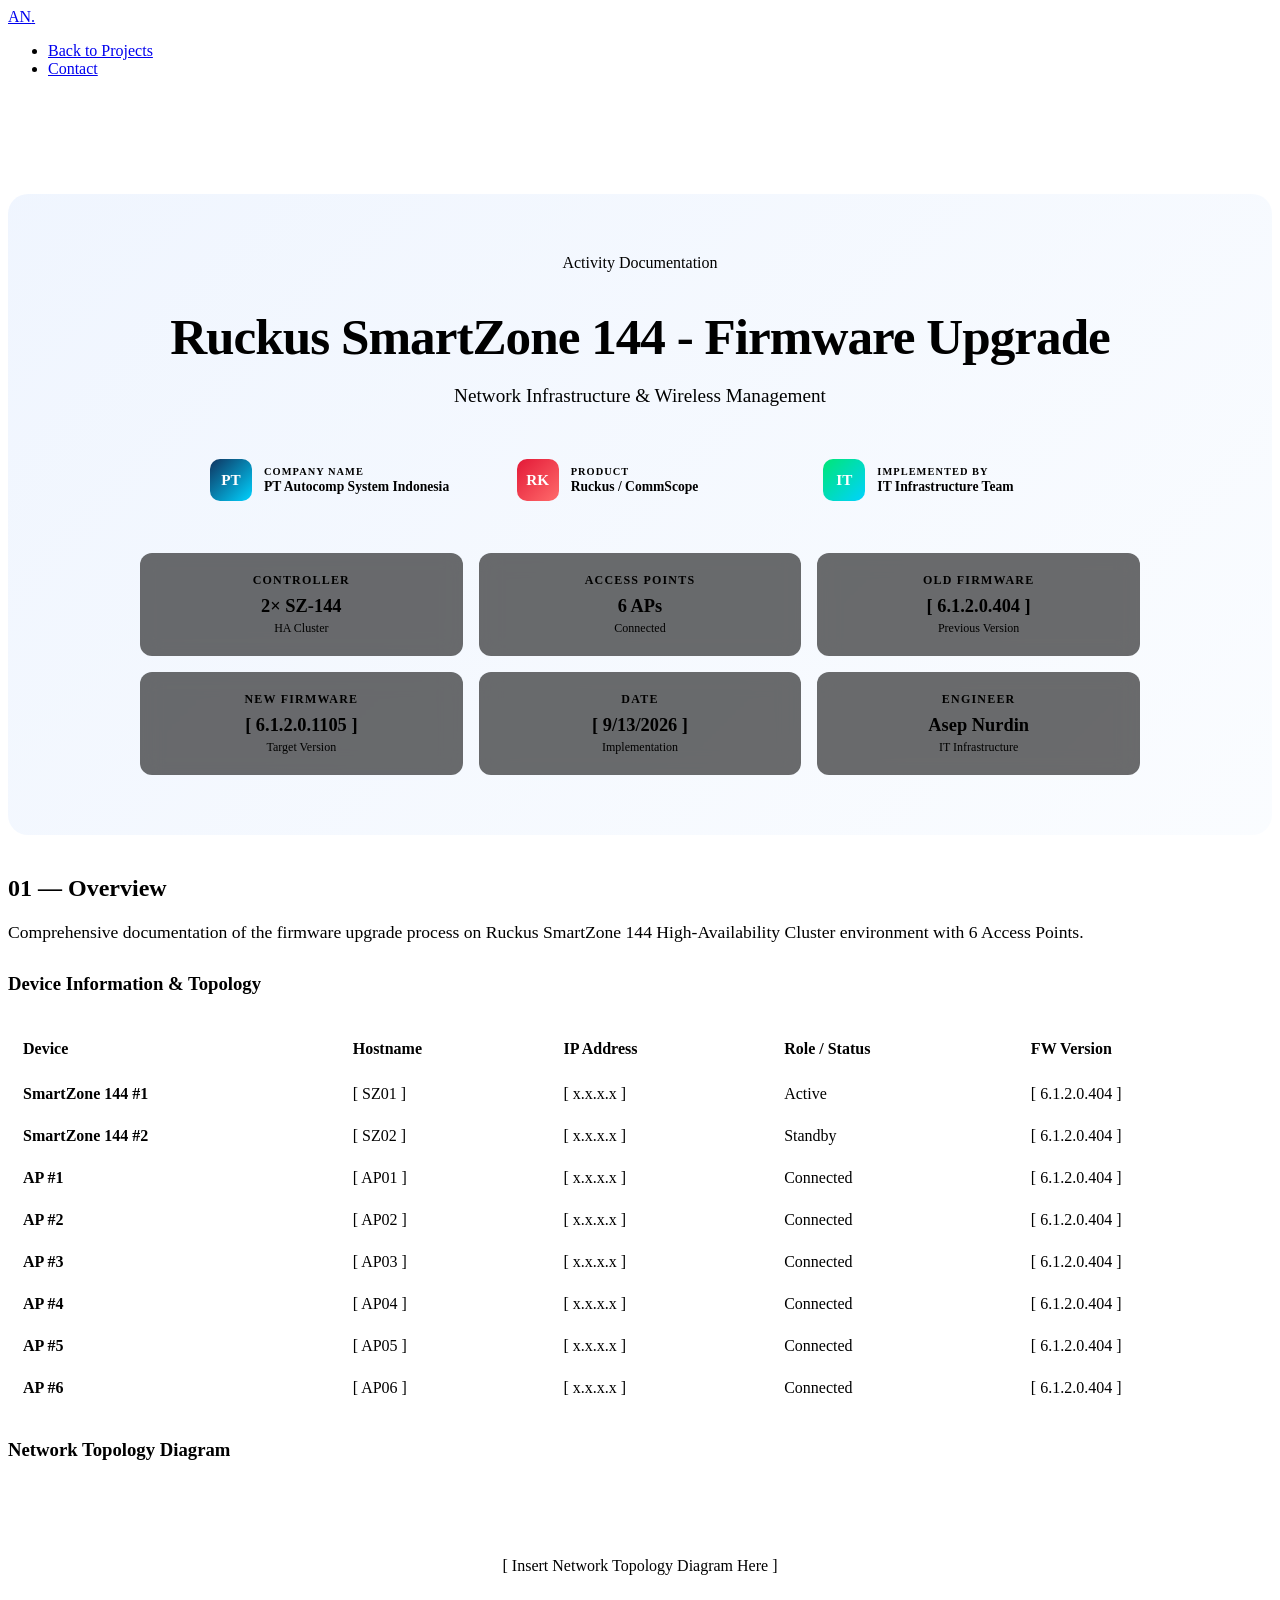
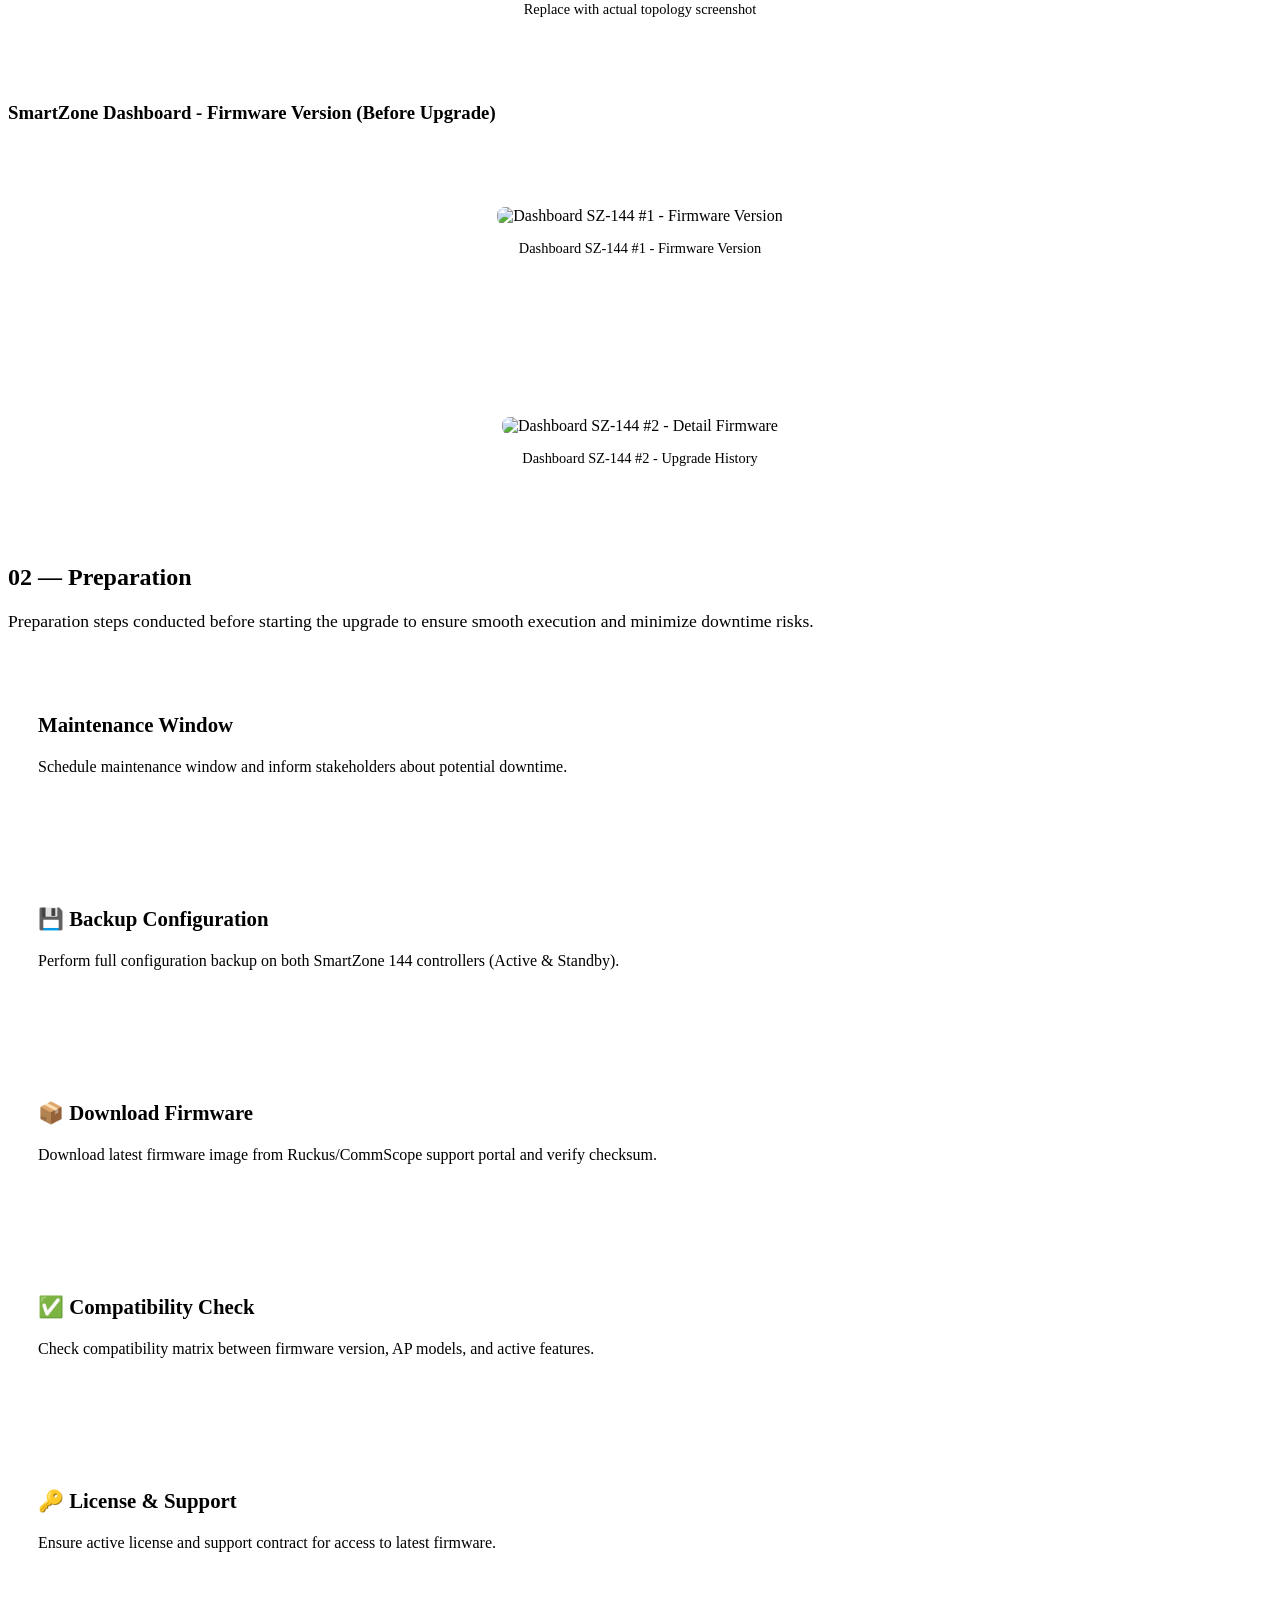
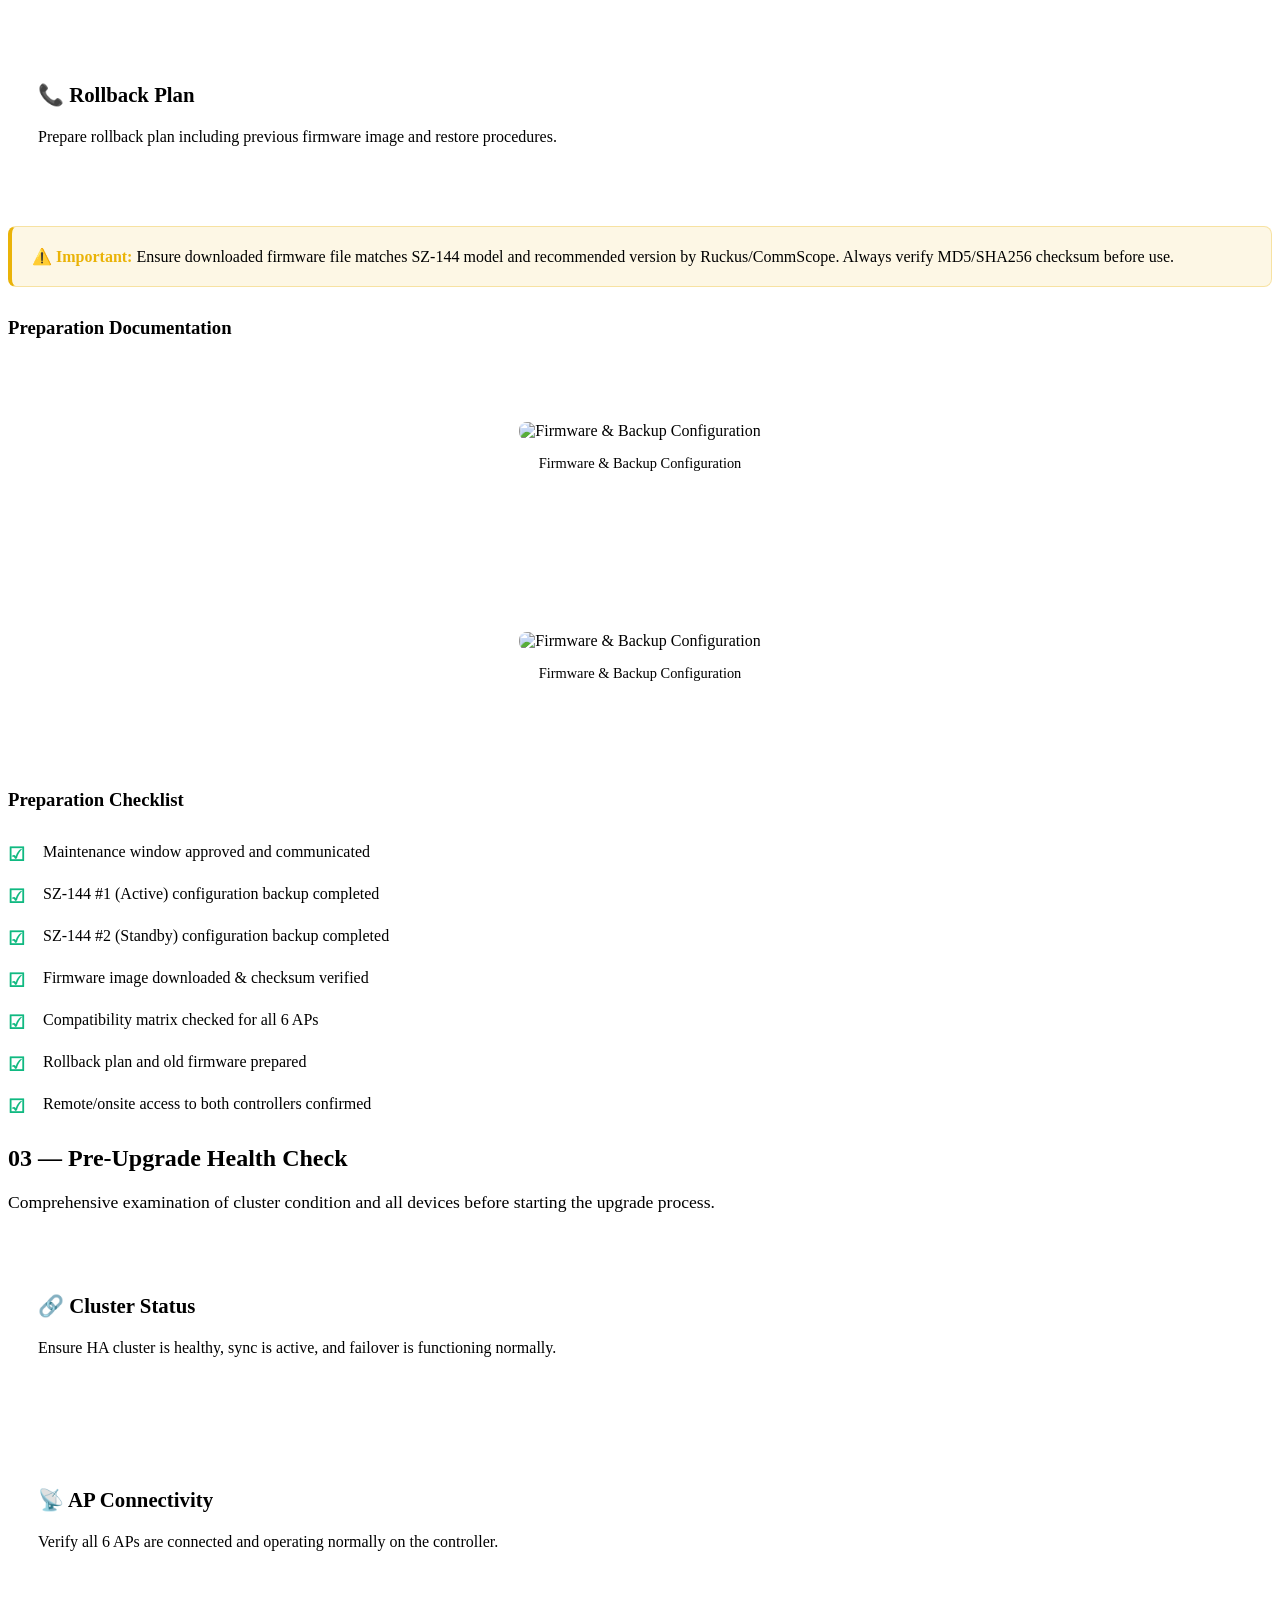
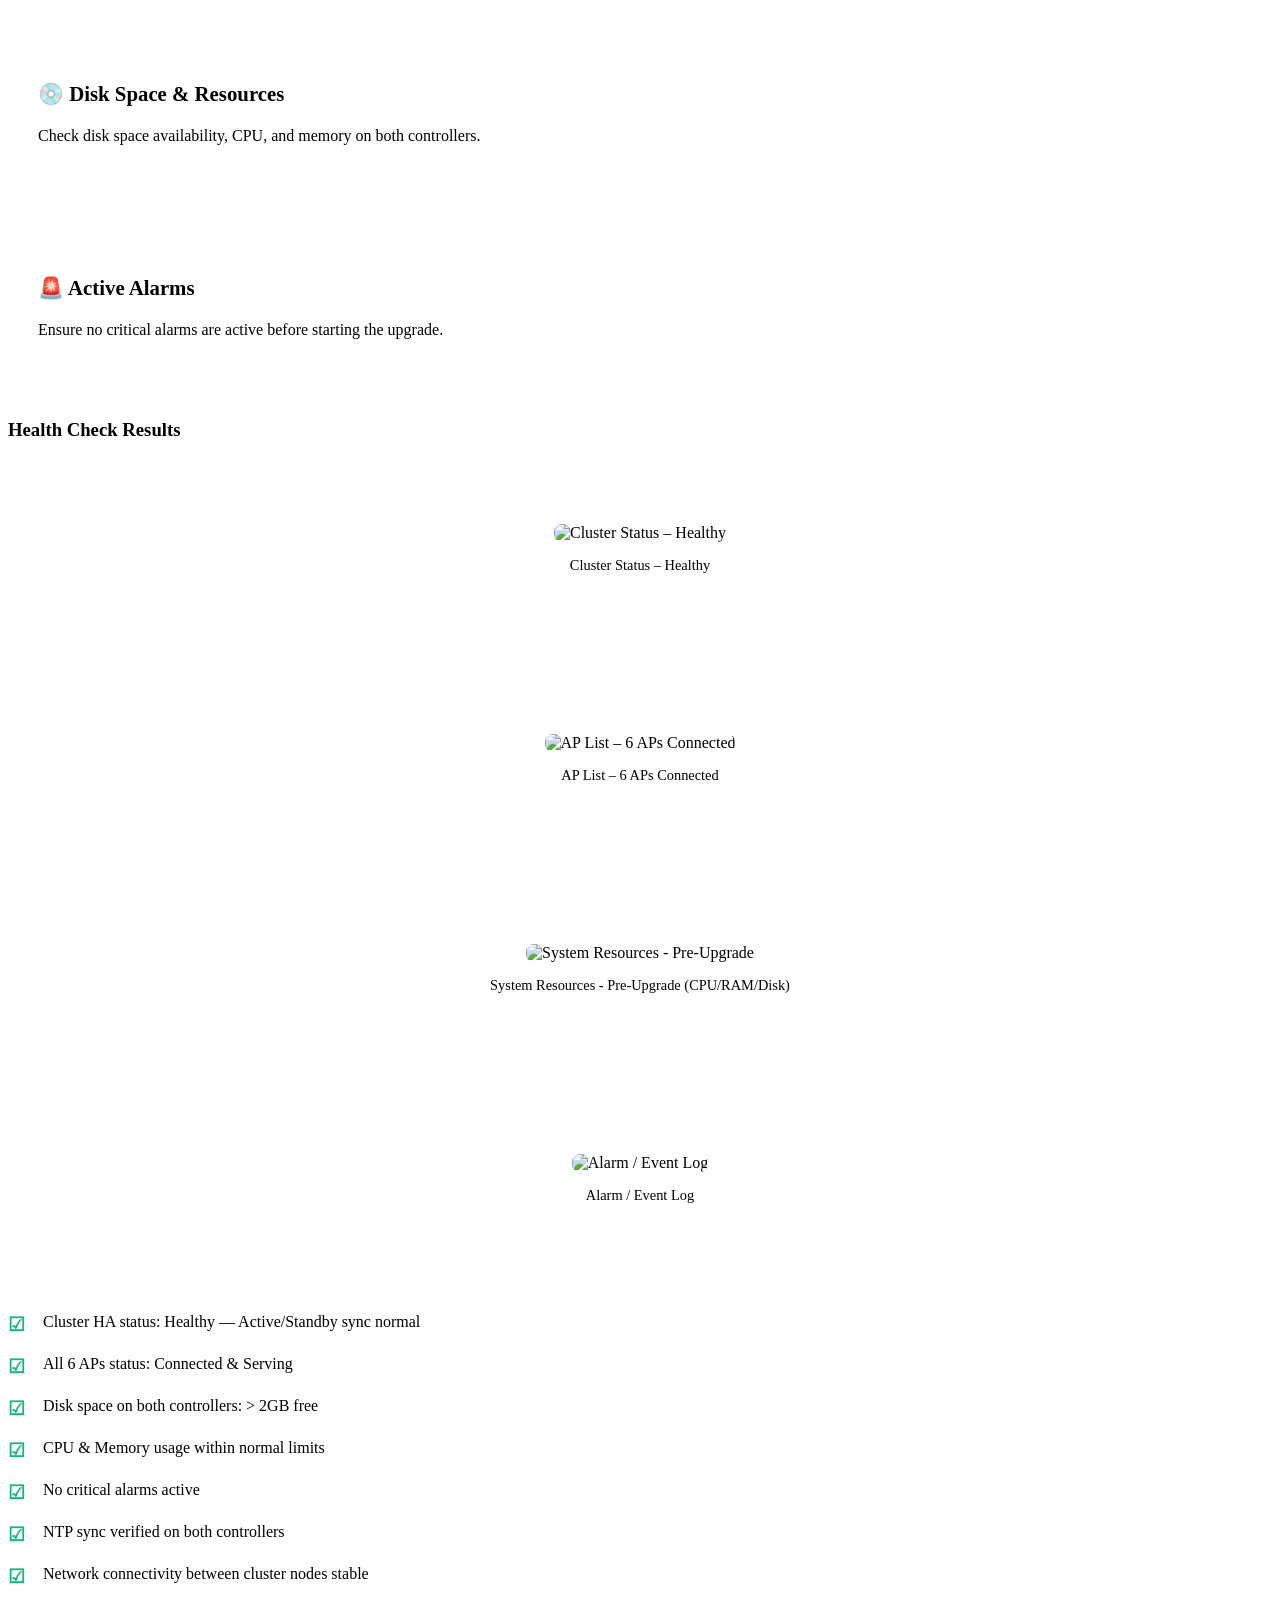
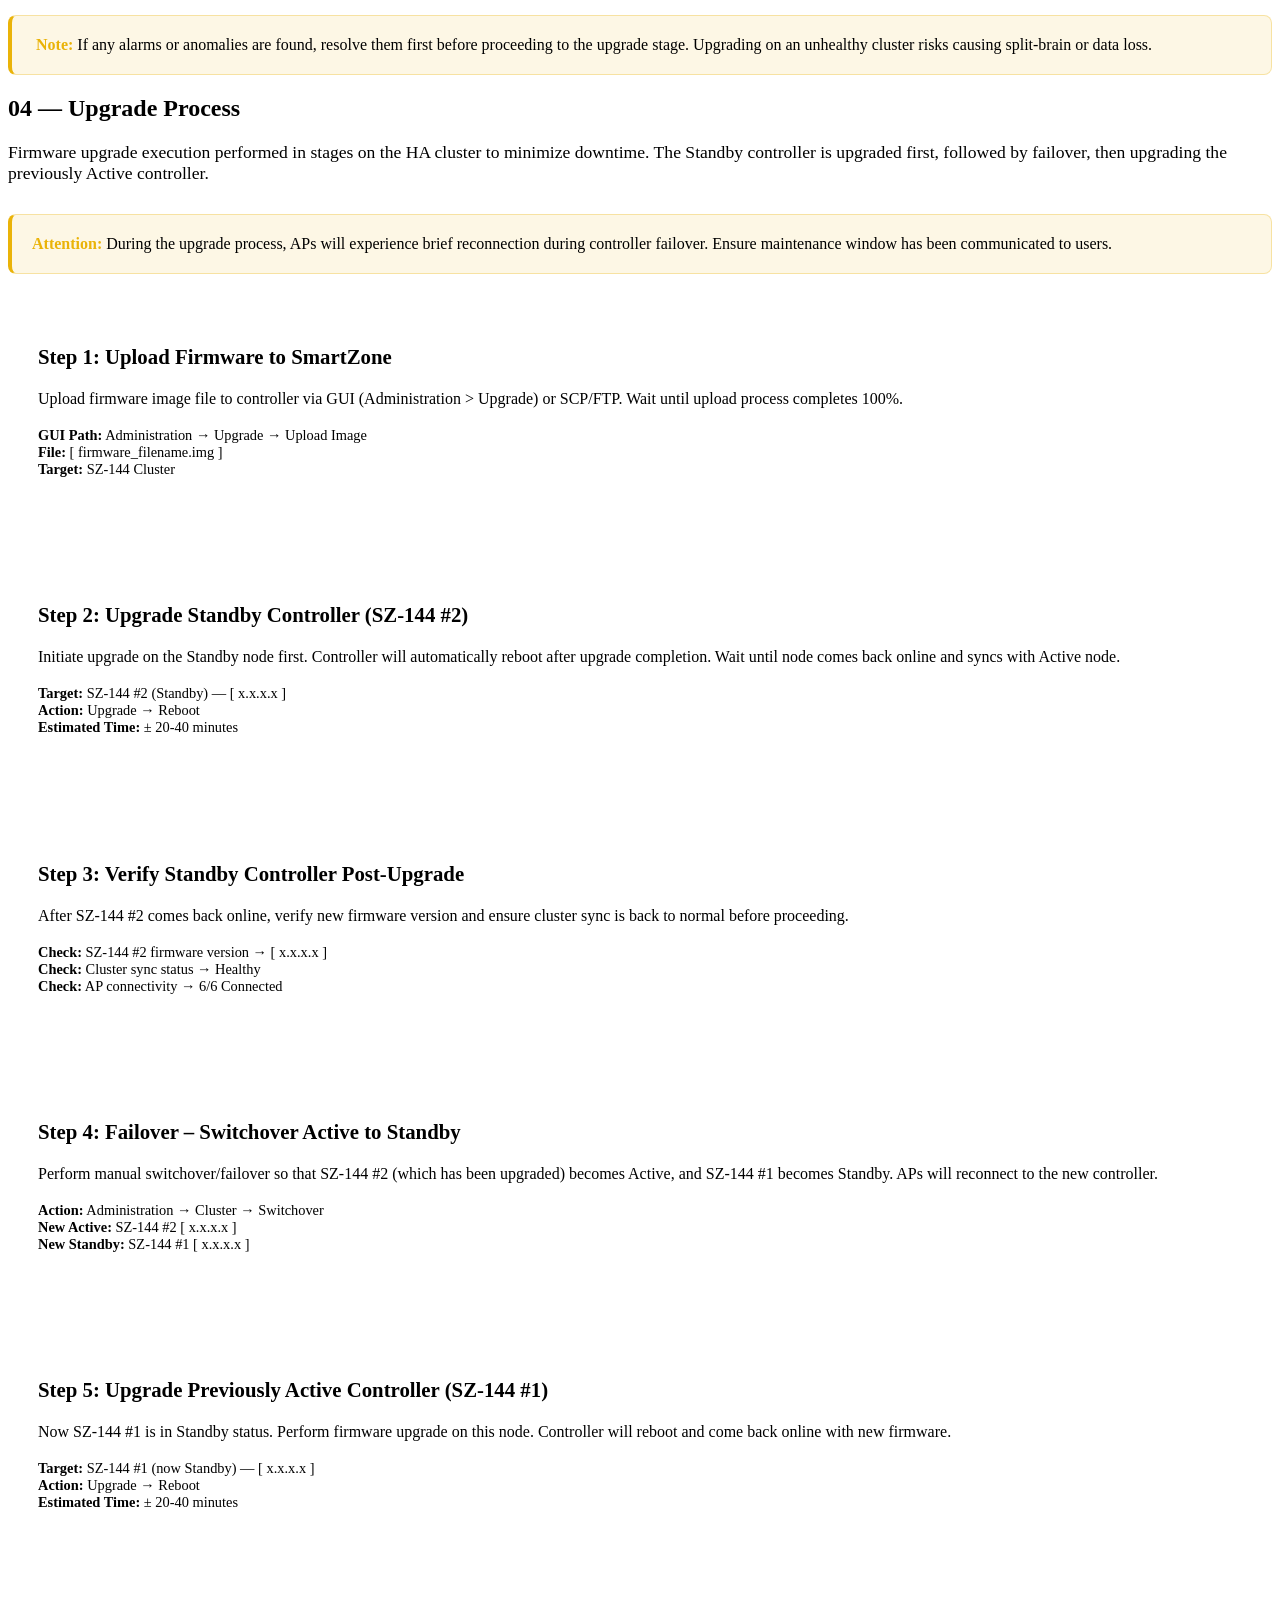
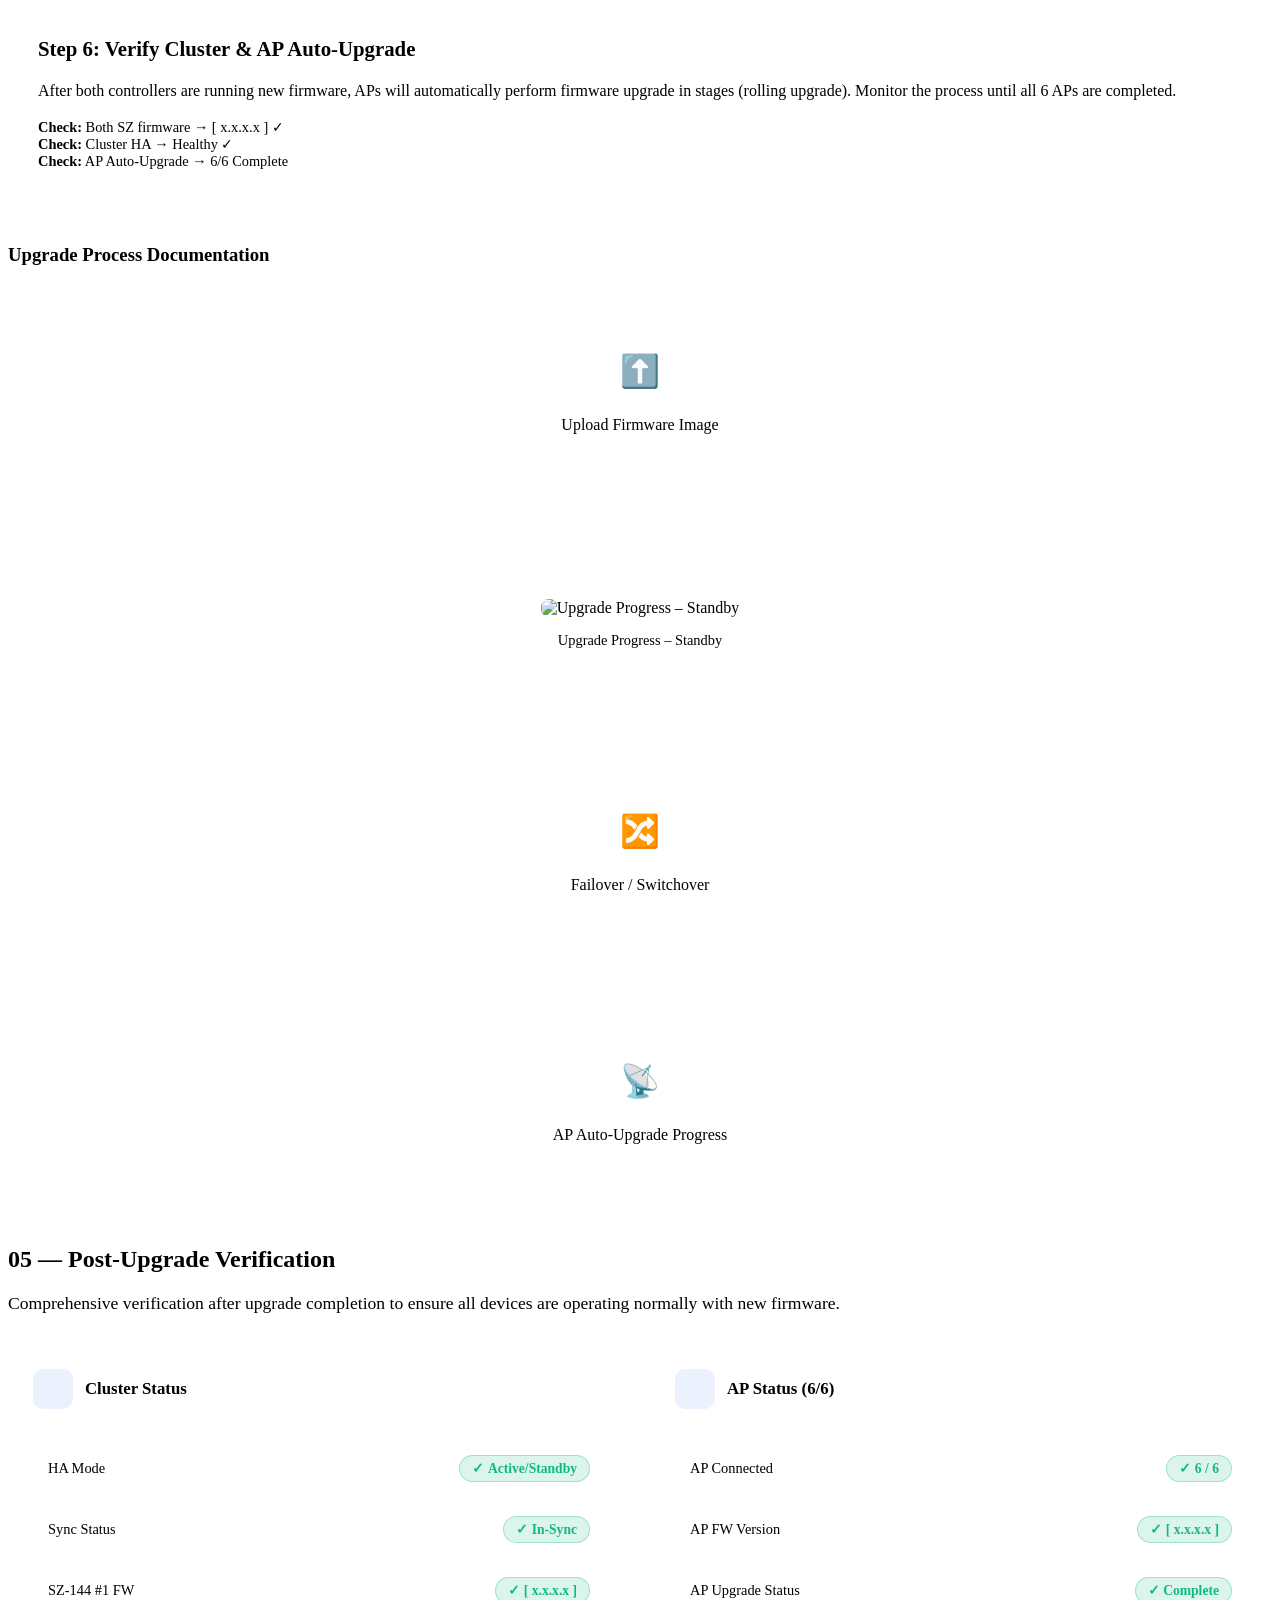
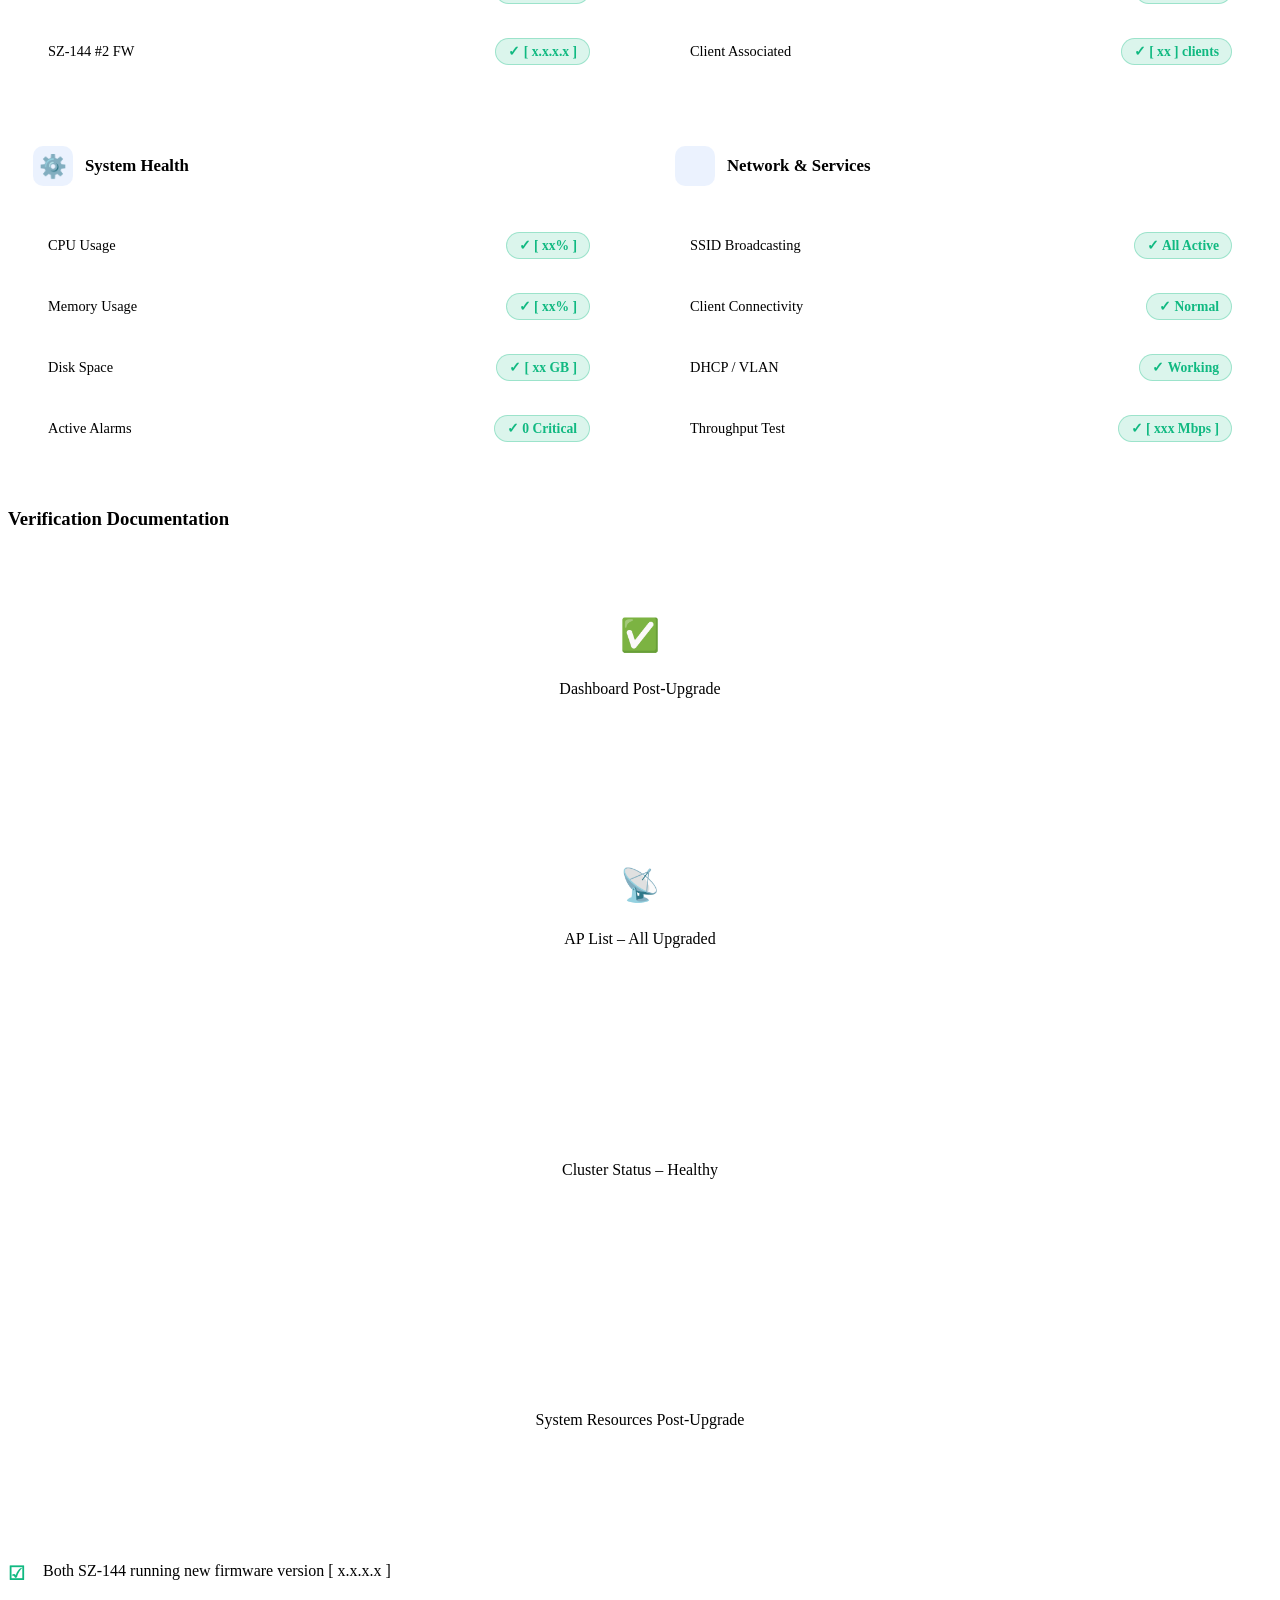
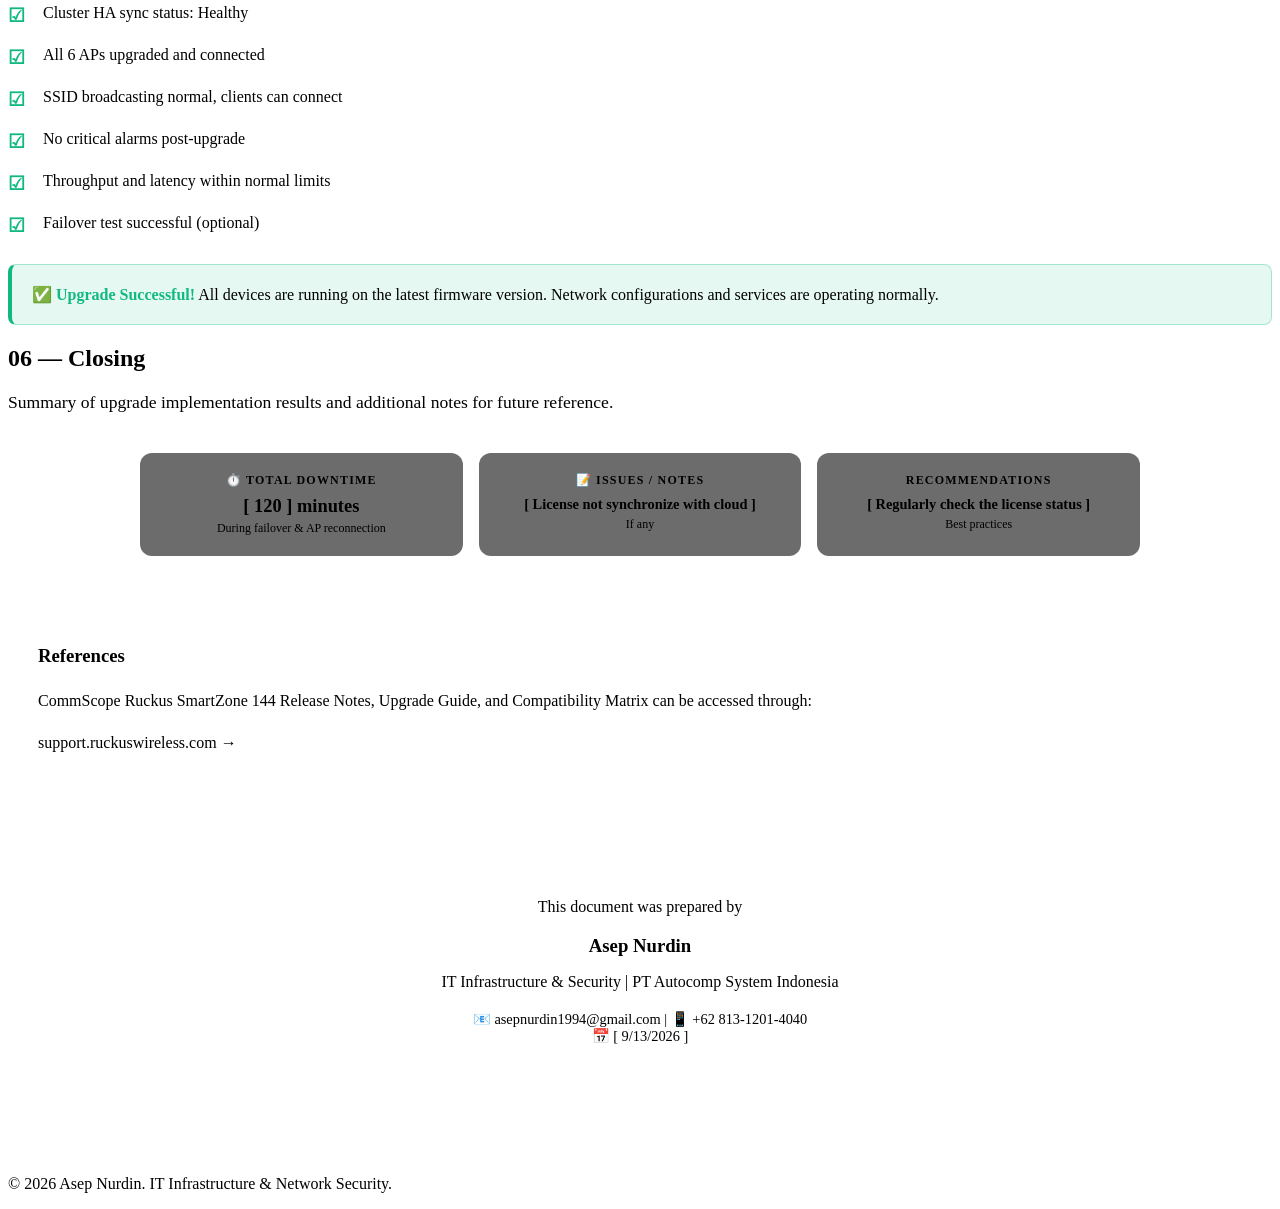
==== commit 98e84cd1: "Update header title for firmware upgrade page" ====
--- a/project/firmware_upgrade_ruckus_smartzone-144/index.html
+++ b/project/firmware_upgrade_ruckus_smartzone-144/index.html
@@ -392,7 +392,7 @@
             <!-- Header Section -->
             <div class="detail-header">
                 <span class="section-tag">Activity Documentation</span>
-                <h1 class="hero-title">Ruckus SmartZone 144 - Upgrade Firmware</h1>
+                <h1 class="hero-title">Ruckus SmartZone 144 - Firmware Upgrade</h1>
                 <p class="hero-subtitle">Network Infrastructure & Wireless Management</p>
                 
                 <div class="client-logos">
